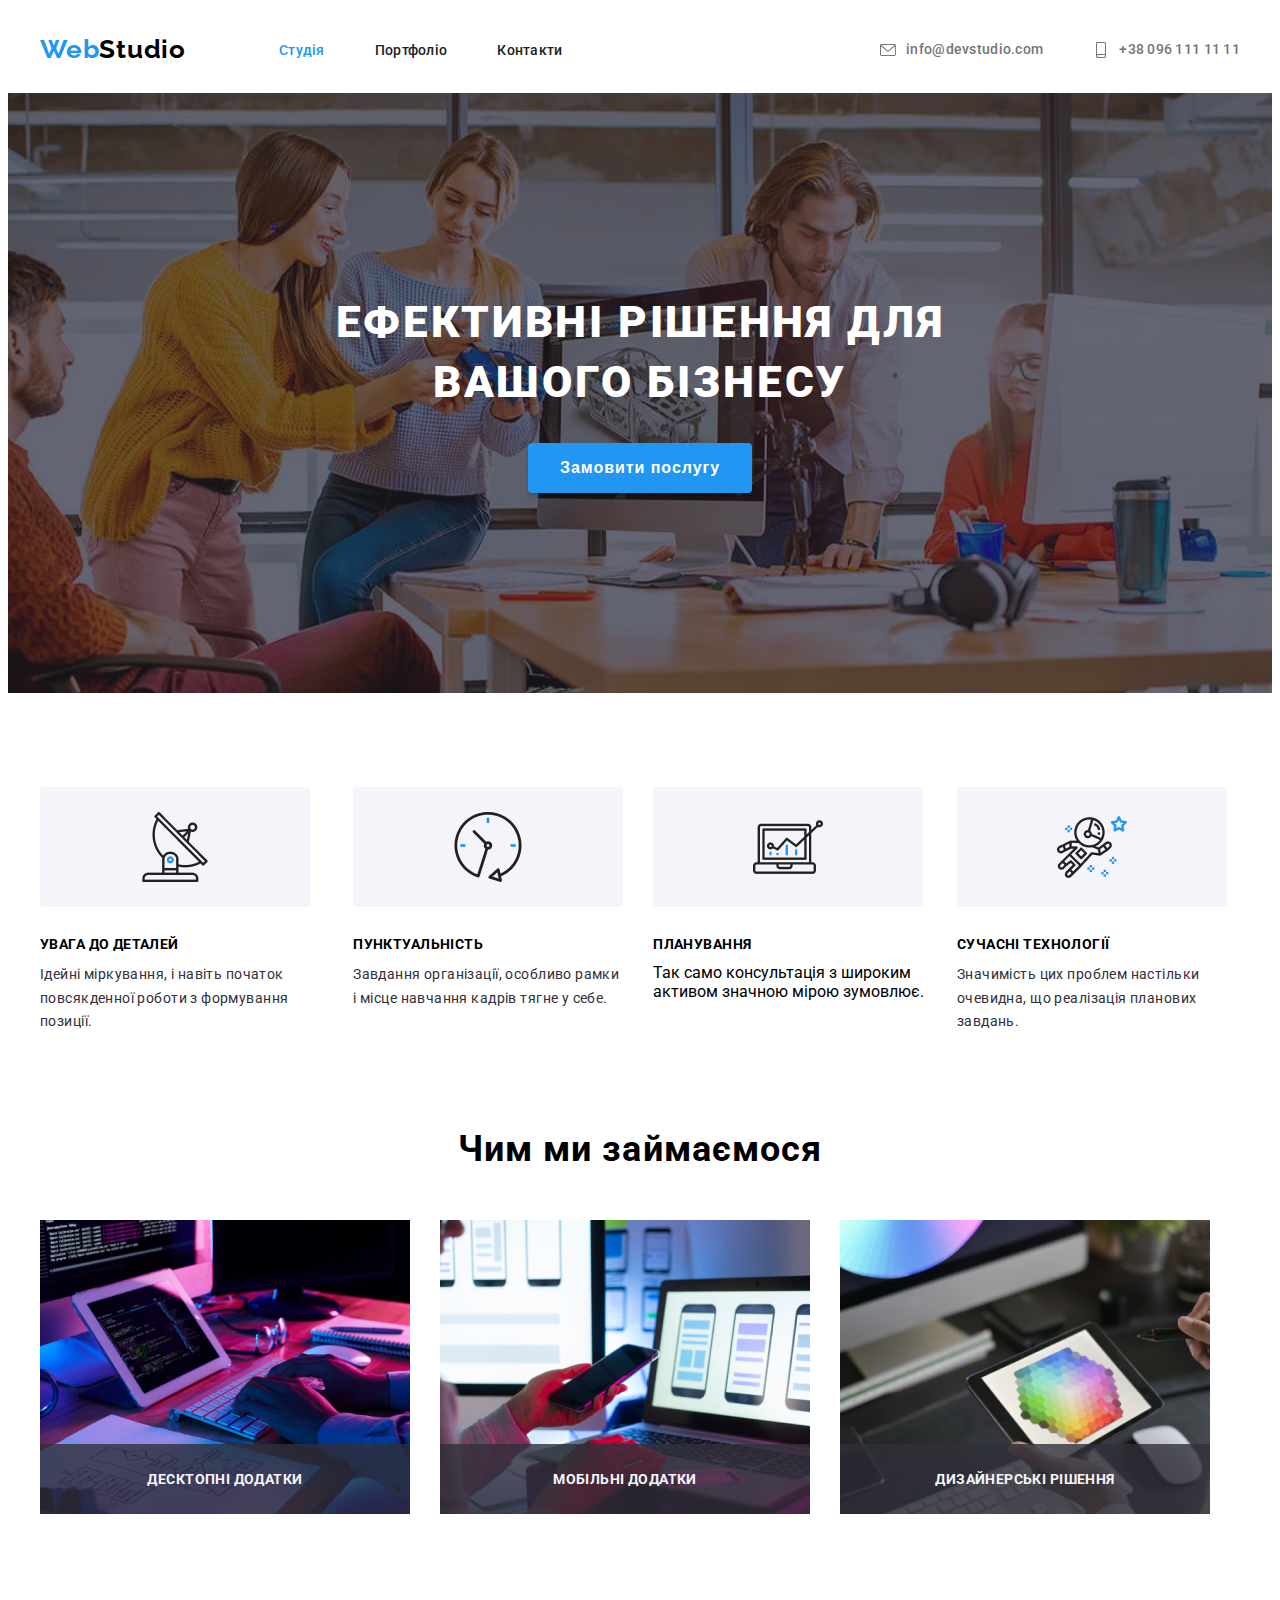
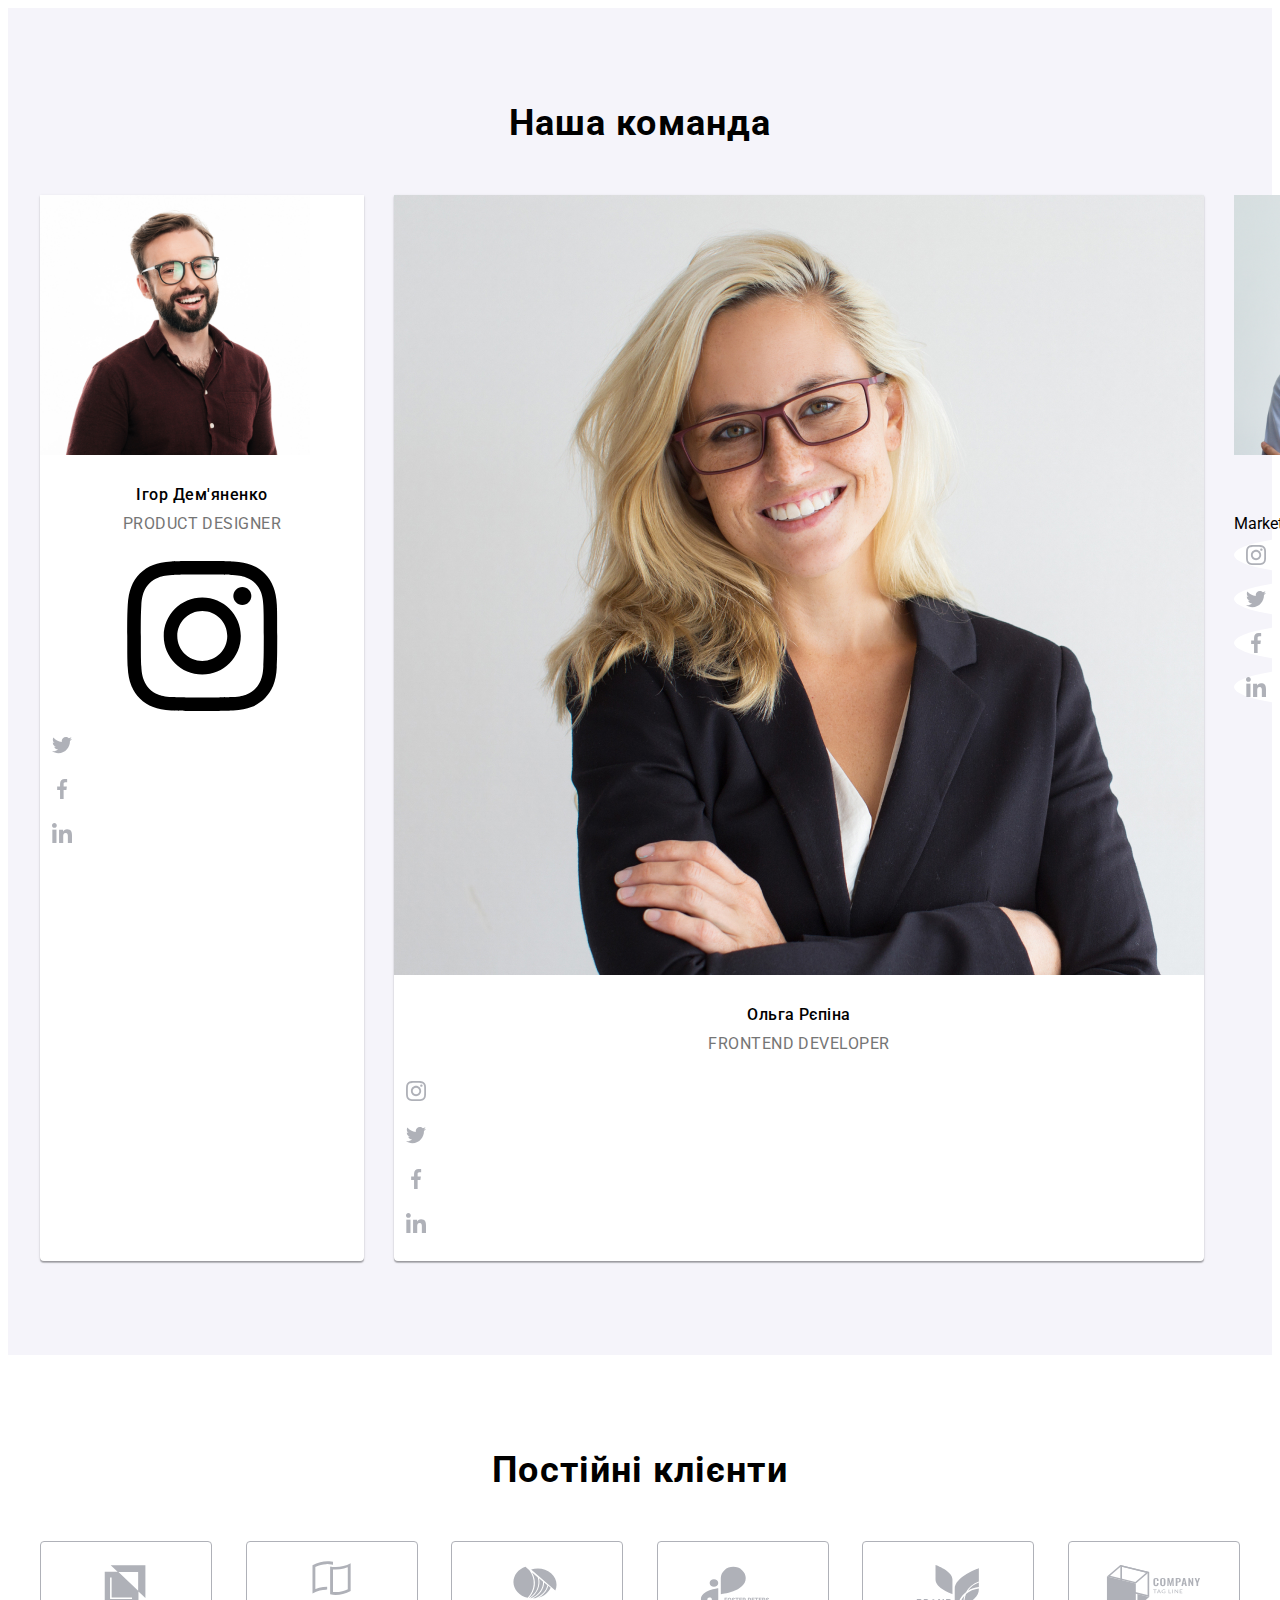
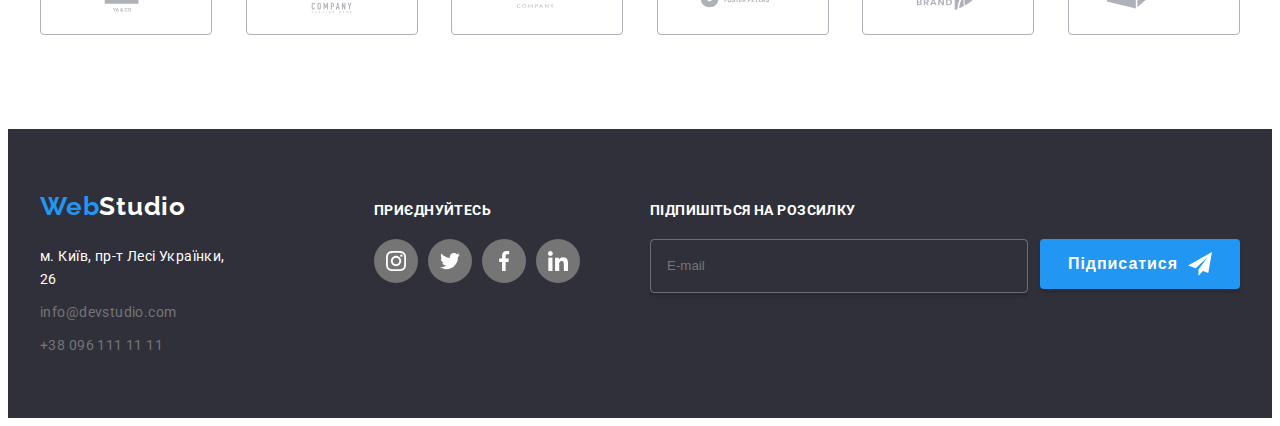
==== index.html @ bad3d67b "fix" ====
<!DOCTYPE html>
<html lang="en">
<head>
    <meta charset="UTF-8">
    <meta name="viewport" content="width=device-width, initial-scale=1.0">
    <title>Головна</title>
    <link rel="stylesheet" href="https://cdnjs.cloudflare.com/ajax/libs/modern-normalize/2.0.0/modern-normalize.min.css" integrity="sha512-4xo8blKMVCiXpTaLzQSLSw3KFOVPWhm/TRtuPVc4WG6kUgjH6J03IBuG7JZPkcWMxJ5huwaBpOpnwYElP/m6wg==" crossorigin="anonymous" referrerpolicy="no-referrer" />
    <link rel="preconnect" href="https://fonts.googleapis.com">
    <link rel="preconnect" href="https://fonts.gstatic.com" crossorigin>
    <link href="https://fonts.googleapis.com/css2?family=Raleway:ital,wght@0,100..900;1,100..900&family=Roboto:ital,wght@0,100;0,300;0,400;0,500;0,700;0,900;1,100;1,300;1,400;1,500;1,700;1,900&display=swap" rel="stylesheet">
    <link rel="stylesheet" href="https://cdnjs.cloudflare.com/ajax/libs/animate.css/4.1.1/animate.min.css"/>
    <link rel="stylesheet" href="./style/main.min.css">
</head>
<body>
    <header class="header">
        <div class="container header__box">
        <a href="./index.html" class="header__logo"><span class="header__web">Web</span><span class="header__studio">Studio</span></a>
        <nav class="header__nav">
            <ul class="header__items">
                <li class="header__item"><a href="./index.html" class="header__link current">Студія</a></li>
                <li class="header__item"><a href="./pages/portfolio.html" class="header__link">Портфоліо</a></li>
                <li class="header__item"><a href="#" class="header__link">Контакти</a></li>
            </ul>
        </nav>
        <ul class="header__list">
            <li class="header__elem"><a href="mailto:info@devstudio.com" class="header__contact"><svg class="header__img">
                <use href="./img/symbol-defs.svg#icon-envelope"></use>
            </svg>info@devstudio.com</a></li>  
            <li class="header__elem"><a href="tel:+380961111111" class="header__contact"><svg class="header__img">
                <use href="./img/symbol-defs.svg#icon-smartphone"></use>
            </svg><span class="roster-span">+38 096 111 11 11</span></a></li>
        </ul>
        </div>
    </header>
    <main>
        <!-- Ефективні рішення -->
        <section class="decision">
            <div class="container">
            <h1 class="decision__title">Ефективні рішення для вашого бізнесу</h1>
            <button type="button" class="decision__btn animate__animated animate__pulse" data-modal-open>Замовити послугу</button>
            </div>
        </section>
        <!-- Ми -->
        <section class="about">
            <div class="container">
            <ul class="about__items">
                <li class="about__item">
                    <h2 class="about__title">УВАГА ДО ДЕТАЛЕЙ</h2>
                    <p class="about__subtitle">Ідейні міркування, і навіть початок повсякденної роботи з формування позиції.</p>
                </li>
                <li class="about__item">
                    <h2 class="about__title">ПУНКТУАЛЬНІСТЬ</h2>
                    <p class="about__subtitle">Завдання організації, особливо рамки і місце навчання кадрів тягне у себе.</p>
                </li>
                <li class="about__item">
                    <h2 class="about__title">ПЛАНУВАННЯ</h2>
                    <p class="about-subtitle">Так само консультація з широким активом значною мірою зумовлює.</p>
                </li>
                <li class="about__item">
                    <h2 class="about__title">СУЧАСНІ ТЕХНОЛОГІЇ</h2>
                    <p class="about__subtitle">Значимість цих проблем настільки очевидна, що реалізація планових завдань.</p>
                </li>
            </ul>
        </div>
        </section>
        <!-- Чим ми займаємося -->
        <section class="work">
            <div class="container">
            <h2 class="work__title">Чим ми займаємося</h2>
            <ul class="work__items">
                <li class="work__item">
                    <img src="./img/cod.jpg" alt="Програмування" class="work__img">
                    <h2 class="work__text">Десктопні додатки</h2>
                </li>
                <li class="work__item">
                    <img src="./img/design.png" alt="Вибирати дизайн сайту" class="work__img">
                    <h2 class="work__text">Мобільні додатки</h2>
                </li>
                <li class="work__item">
                    <img src="./img/colors.png" alt="Підбір кольорів на планшеті" class="work__img">
                    <h2 class="work__text">Дизайнерські рішення</h2>
                </li>
            </ul>
        </div>
        </section>
        <!-- Наша команда -->
        <section class="team">
            <div class="container">
            <h2 class="team__title">Наша команда</h2>
            <ul class="team__items">
                <li class="team__item">
                    <img src="./img/igor_demynenko.jpg" alt="Ігор Дем'яненко" class="team__img">
                    <div class="box__team__item">
                    <h3 class="team__heading">Ігор Дем'яненко</h3>
                    <p class="team__text">Product Designer</p>
                    <ul class="team__list">
                        <li class="team__element">
                            <a href="https://www.instagram.com/" target="_blank" class="team__element__link">
                            <svg class="team-element-img">
                                <use href="./img/symbol-defs.svg#icon-instagram-logo"></use>
                            </svg>
                            </a>
                        </li>
                        <li class="team__element">
                            <a href="https://x.com/" target="_blank" class="team__element__link">
                            <svg class="team__element__img">
                                <use href="./img/symbol-defs.svg#icon-twitter-logo"></use>
                            </svg>
                            </a>
                        </li>
                        <li class="team__element">
                            <a href="https://www.facebook.com/" target="_blank" class="team__element__link">
                            <svg class="team__element__img">
                                <use href="./img/symbol-defs.svg#icon-facebook-logo"></use>
                            </svg>
                            </a>
                        </li>
                        <li class="team__element">
                            <a href="https://www.linkedin.com/" target="_blank" class="team__element__link">
                            <svg class="team__element__img">
                                <use href="./img/symbol-defs.svg#icon-linkedin-logo"></use>
                            </svg>
                            </a>
                        </li>
                    </ul>
                    </div>
                </li>
                <li class="team__item">
                    <img src="./img/olga_repina.jpg" alt="Ольга Рєпіна" class="team-img">
                    <div class="box__team__item">
                    <h3 class="team__heading">Ольга Рєпіна</h3>
                    <p class="team__text">Frontend Developer</p>
                    <ul class="team__list">
                        <li class="team__element">
                            <a href="https://www.instagram.com/" target="_blank" class="team__element__link">
                            <svg class="team__element__img">
                                <use href="./img/symbol-defs.svg#icon-instagram-logo"></use>
                            </svg>
                            </a>
                        </li>
                        <li class="team__element">
                            <a href="https://x.com/" target="_blank" class="team__element__link">
                            <svg class="team__element__img">
                                <use href="./img/symbol-defs.svg#icon-twitter-logo"></use>
                            </svg>
                            </a>
                        </li>
                        <li class="team__element">
                            <a href="https://www.facebook.com/" target="_blank" class="team__element__link">
                            <svg class="team__element__img">
                                <use href="./img/symbol-defs.svg#icon-facebook-logo"></use>
                            </svg>
                            </a>
                        </li>
                        <li class="team__element">
                            <a href="https://www.linkedin.com/" target="_blank" class="team__element__link">
                            <svg class="team__element__img">
                                <use href="./img/symbol-defs.svg#icon-linkedin-logo"></use>
                            </svg>
                            </a>
                        </li>
                    </ul>
                    </div>
                </li>
                <li class="team-item">
                    <img src="./img/mykola_tarasow.jpg" alt="Микола Тарасов" class="team__img">
                    <div class="box__team__item">
                    <h3 class="team__heading">Микола Тарасов</h3>
                    <p class="team-text">Marketing</p>
                    <ul class="team__list">
                        <li class="team-element">
                            <a href="https://www.instagram.com/" target="_blank" class="team__element__link">
                            <svg class="team__element__img">
                                <use href="./img/symbol-defs.svg#icon-instagram-logo"></use>
                            </svg>
                            </a>
                        </li>
                        <li class="team__element">
                            <a href="https://x.com/" target="_blank" class="team__element__link">
                            <svg class="team__element__img">
                                <use href="./img/symbol-defs.svg#icon-twitter-logo"></use>
                            </svg>
                            </a>
                        </li>
                        <li class="team__element">
                            <a href="https://www.facebook.com/" target="_blank" class="team__element__link">
                            <svg class="team__element__img">
                                <use href="./img/symbol-defs.svg#icon-facebook-logo"></use>
                            </svg>
                            </a>
                        </li>
                        <li class="team__element">
                            <a href="https://www.linkedin.com/" target="_blank" class="team__element__link">
                            <svg class="team__element__img">
                                <use href="./img/symbol-defs.svg#icon-linkedin-logo"></use>
                            </svg>
                            </a>
                        </li>
                    </ul>
                    </div>
                </li>
                <li class="team__item">
                    <img src="./img/myhaylo_yermakow.png" alt="Михайло Єрмаков" class="team__img">
                    <div class="box__team__item">
                    <h3 class="team__heading">Михайло Єрмаков</h3>
                    <p class="team__text">Designer</p>
                    <ul class="team-list">
                        <li class="team__element">
                            <a href="https://www.instagram.com/" target="_blank" class="team__element__link">
                            <svg class="team__element__img">
                                <use href="./img/symbol-defs.svg#icon-instagram-logo"></use>
                            </svg>
                            </a>
                        </li>
                        <li class="team__element">
                            <a href="https://x.com/" target="_blank" class="team__element__link">
                            <svg class="team__element__img">
                                <use href="./img/symbol-defs.svg#icon-twitter-logo"></use>
                            </svg>
                            </a>
                        </li>
                        <li class="team__element">
                            <a href="https://www.facebook.com/" target="_blank" class="team__element__link">
                            <svg class="team__element__img">
                                <use href="./img/symbol-defs.svg#icon-facebook-logo"></use>
                            </svg>
                            </a>
                        </li>
                        <li class="team__element">
                            <a href="https://www.linkedin.com/" target="_blank" class="team__element__link">
                            <svg class="team__element__img">
                                <use href="./img/symbol-defs.svg#icon-linkedin-logo"></use>
                            </svg>
                            </a>
                        </li>
                    </ul>
                    </div>
        </div>
        </section>
        <section class="clients">
            <div class="container">
                <h2 class="clients-title">Постійні клієнти</h2>
                <ul class="clients-items">
                    <li class="clients-item">
                    <a href="https://www.google.com/" target="_blank" class="clients-link">
                        <svg class="clients-img">
                            <use href="./img/symbol-defs.svg#icon-logo-first"></use>
                        </svg>
                    </a>
                    </li>
                    <li class="clients-item">
                    <a href="https://www.google.com/" target="_blank" class="clients-link">
                        <svg class="clients-img">
                            <use href="./img/symbol-defs.svg#icon-logo-second"></use>
                        </svg>
                    </a>
                    </li>
                    <li class="clients-item">
                    <a href="https://www.google.com/" target="_blank" class="clients-link">
                        <svg class="clients-img">
                            <use href="./img/symbol-defs.svg#icon-logo-third"></use>
                        </svg>
                    </a>
                    </li>
                    <li class="clients-item">
                    <a href="https://www.google.com/" target="_blank" class="clients-link">
                        <svg class="clients-img">
                            <use href="./img/symbol-defs.svg#icon-logo-fourth"></use>
                        </svg>
                    </a>
                    </li>
                    <li class="clients-item">
                    <a href="https://www.google.com/" target="_blank" class="clients-link">
                        <svg class="clients-img">
                            <use href="./img/symbol-defs.svg#icon-logo-five"></use>
                        </svg>
                    </a>
                    </li>
                    <li class="clients-item">
                    <a href="https://www.google.com/" target="_blank" class="clients-link">
                        <svg class="clients-img">
                            <use href="./img/symbol-defs.svg#icon-logo-six"></use>
                        </svg>
                    </a>
                    </li>
                </ul>
            </div>
        </section>
    </main>
    <footer class="footer">
        <div class="container footer-container">
        <div class="footer-address-box">
        <a href="./index.html" class="footer-logo"><span class="logo-footer1">Web</span><span class="logo-footer2">Studio</span></a>
        <address class="footer-address">
        <ul class="footer-items">
            <li class="footer-item"><a href="https://www.google.com/maps/d/u/0/viewer?mid=10uSM3H-mIU3GznYo2szRIEphczw&hl=en_US&ll=50.42732700000004%2C30.538092&z=17" target="_blank" class="footer-address">м. Київ, пр-т Лесі Українки, 26</a></li>
            <li class="footer-item"><a href="mailto:info@devstudio.com" class="footer-link">info@devstudio.com</a></li>  
            <li class="footer-item"><a href="tel:+380961111111" class="footer-link">+38 096 111 11 11</a></li>
        </ul>
        </address>
        </div>
        <div class="footer-networks">
        <h2 class="footer-title">приєднуйтесь</h2>
        <ul class="footer-list">
            <li class="footer-element">
                <a href="https://www.instagram.com/" target="_blank" class="footer-element-link">
                    <svg class="footer-element-img">
                        <use href="./img/symbol-defs.svg#icon-instagram-footer"></use>
                    </svg>
                </a>
            </li>
            <li class="footer-element">
                <a href="https://x.com/" target="_blank" class="footer-element-link">
                    <svg class="footer-element-img">
                        <use href="./img/symbol-defs.svg#icon-twitter-footer"></use>
                    </svg>
                </a>
            </li>
            <li class="footer-element">
                <a href="https://www.facebook.com/" target="_blank" class="footer-element-link">
                    <svg class="footer-element-img">
                        <use href="./img/symbol-defs.svg#icon-facebook-footer"></use>
                    </svg>
                </a>
            </li>
            <li class="footer-element">
                <a href="https://www.linkedin.com/" target="_blank" class="footer-element-link">
                    <svg class="footer-element-img">
                        <use href="./img/symbol-defs.svg#icon-linkedin-footer"></use>
                    </svg>
                </a>
            </li>
        </ul>
        </div>
        <div class="mailing">
            <form class="mailing-form">
                <div class="mailing-box">
                <label for="mailing" class="mailing-signature">Підпишіться на розсилку</label>
                <input type="email" id="mailing" class="mailing-input" required pattern="[a-z0-9._%+-]+@[a-z0-9.-]+\.[a-z]{2,}$"
                title="Будь ласка, введіть коректну електронну адресу." placeholder="E-mail">
                </div>
                <button class="mailing-btn">
                    Підписатися
                <svg class="mailing-img">
                    <use href="./img/symbol-defs.svg#icon-icon-send"></use>
                </svg>
                </button>
            </form>
        </div>
        </div>
    </footer>
    <div class="backdrop is-hidden" data-modal>
        <div class="modal">
           <form class="modal-form">
            <h2 class="modal-title">Залиште свої дані, ми вам передзвонимо</h2>
            <label for="name" class="modal-signature">Ім'я</label>
            <div  class="modal-wraper">
                <input type="text" id="name" class="modal-input" required>
            <svg class="modal-icon" >
                <use href="./img/symbol-defs.svg#icon-modal-person"></use>
            </svg>
        </div >
            <label for="phone" class="modal-signature">Телефон</label>
           <div  class="modal-wraper">
             <input type="tel" id="phone" class="modal-input" required pattern="^\+?3?8?(0\d{9})$" placeholder="+380XXXXXXXXX">
            <svg class="modal-icon">
                <use href="./img/symbol-defs.svg#icon-modal-phone"></use>
            </svg>
        </div >
            <label for="mail" class="modal-signature">Пошта</label>
            <div  class="modal-wraper">
            <input type="email" name="" id="mail" class="modal-input" required>
            <svg class="modal-icon">
                <use href="./img/symbol-defs.svg#icon-modal-envelope"></use>
            </svg>
        </div>           
        <label for="com" class="modal-signature">Коментар</label>
            <textarea name="" id="com" class="modal-com" placeholder="Введіть текст"></textarea>
            <label class="modal-chek">
                <input type="checkbox" class="chek-input" required> 
                <span class="chek-span">Погоджуюся з розсилкою та приймаю</span> 
                <a href="#" class="check-link"> Умови договору</a>
            </label>
            <button type="submit" class="modal-btn">Відправити</button>
           </form> 
                <button type="button" class="btn-close" data-modal-close><svg class="icon-close">
                    <use href="./img/symbol-defs.svg#icon-modal-close"></use>
                </svg></button>
        </div>
    </div>
    <script src="./js/modal.js"></script>
</body>
</html>
---- style/main.min.css ----
h1,h2,h3,h4,h5,h6,p{margin:0}a{text-decoration:none}ul{list-style:none;margin:0;padding:0}img{display:block}body{font-family:"Roboto",sans-serif;box-sizing:border-box}.container{width:1200px;padding:0 15px;margin:0 auto}.header{padding-top:24px;padding-bottom:25px}.header__box{display:flex;align-items:center}.header__logo{margin-right:93px}.header__web{color:#2196f3;font-family:Raleway;font-size:26px;font-weight:700;line-height:1.38;letter-spacing:.78px}.header__studio{color:#000;font-family:Raleway;font-size:26px;font-weight:700;line-height:1.38;letter-spacing:.78px}.header__items{display:flex;gap:50px}.header__item{position:relative}.header__link{color:#212121;font-size:14px;font-weight:500;line-height:1.14;letter-spacing:.28px;transition:250ms cubic-bezier(0.4, 0, 0.2, 1)}.header__link::after{content:"";position:absolute;bottom:-33.7px;left:0;width:100%;height:4px;border-radius:2px;background:#2196f3;transition:250ms cubic-bezier(0.4, 0, 0.2, 1);opacity:0}.header__link:hover,.header__link:focus,.header__link:hover::after,.header__link:focus::after{outline:none;opacity:1;color:#2196f3}.header__list{display:flex;align-items:center;gap:50px;margin-left:auto}.header__contact{display:flex;gap:10px;color:#757575;font-size:14px;font-weight:500;line-height:1.14;letter-spacing:.28px;transition:.2s cubic-bezier(0.39, 0.575, 0.565, 1)}.header__contact:hover,.header__contact:focus{color:#2196f3;transition:250ms cubic-bezier(0.4, 0, 0.2, 1)}.header__contact:hover .header__img,.header__contact:focus .header__img{fill:#2196f3;transition:250ms cubic-bezier(0.4, 0, 0.2, 1)}.header__img{width:16px;height:12px;margin-top:auto;margin-bottom:auto;fill:#757575}.header__elem:nth-child(2) .header__img{height:16px}.current{color:#2196f3}.decision{text-align:center;background-image:linear-gradient(rgba(47, 48, 58, 0.4), rgba(47, 48, 58, 0.4)),url(../img/mechanical_office.jpg);background-repeat:no-repeat;background-position-x:center;background-size:cover;padding-top:200px;padding-bottom:200px}.decision__title{width:696px;color:#fff;text-align:center;font-size:44px;font-weight:900;line-height:1.36;letter-spacing:2.64px;text-transform:uppercase;margin-bottom:30px;margin-left:auto;margin-right:auto}.decision__btn{color:#fff;font-size:16px;font-weight:700;line-height:1.88;letter-spacing:.96px;border-radius:4px;background:#2196f3;box-shadow:0px 4px 4px 0px rgba(0,0,0,.15);padding-top:10px;padding-bottom:10px;padding-right:32px;padding-left:32px;border:none;transition:250ms cubic-bezier(0.4, 0, 0.2, 1);animation-iteration-count:infinite}.decision__btn:hover,.decision__btn:focus{background-color:#2f303a;color:#fff}.about{padding-top:94px;display:flex}.about__items{display:flex;gap:30px}.about__item:nth-child(1):before{content:"";width:270px;height:120px;flex-shrink:0;display:block;border-radius:4px;background-image:url(../img/antenna.png);background-repeat:no-repeat;background-position:center;background-color:#f5f4fa}.about__item:nth-child(2):before{content:"";width:270px;height:120px;flex-shrink:0;display:block;border-radius:4px;background-image:url(../img/clock.png);background-repeat:no-repeat;background-position:center;background-color:#f5f4fa}.about__item:nth-child(3):before{content:"";width:270px;height:120px;flex-shrink:0;display:block;border-radius:4px;background-image:url(../img/diagram.png);background-repeat:no-repeat;background-position:center;background-color:#f5f4fa}.about__item:nth-child(4):before{content:"";width:270px;height:120px;flex-shrink:0;display:block;border-radius:4px;background-image:url(../img/astronaut.png);background-repeat:no-repeat;background-position:center;background-color:#f5f4fa}.about__title{color:#000;font-size:14px;font-weight:700;line-height:1.14;letter-spacing:.42px;text-transform:uppercase;margin-bottom:10px;margin-top:30px}.about__subtitle{color:#2f303a;font-size:14px;font-weight:400;line-height:1.71;letter-spacing:.42px}.work{padding-top:94px;padding-bottom:94px}.work__title{color:#000;text-align:center;font-size:36px;font-weight:700;line-height:1.17;letter-spacing:1.08px;margin-bottom:50px}.work__items{display:flex;gap:30px}.work__item{position:relative}.work__img{width:370px;height:294px;flex-shrink:0}.work__text{display:flex;justify-content:center;align-items:center;position:absolute;bottom:0;width:370px;height:70px;background-color:rgba(47,48,58,.8);color:#f5f4fa;text-align:center;font-family:Roboto;font-size:14px;font-weight:700;line-height:1.14;letter-spacing:.42px;text-transform:uppercase}.team{padding-top:94px;padding-bottom:94px;background-color:#f5f4fa}.team__items{display:flex;gap:30px}.team__img{width:370px;height:294px;flex-shrink:0}.team__text{display:flex;justify-content:center;align-items:center;bottom:0;color:#2196f3;text-align:center;font-family:"Roboto";font-size:14px;font-weight:700;line-height:1.18;letter-spacing:.42px;text-transform:uppercase}.team__title{color:#000;text-align:center;font-size:36px;font-weight:700;line-height:1.17;letter-spacing:1.08px;margin-bottom:50px}.team__item{border-radius:0px 0px 4px 4px;box-shadow:0px 1px 3px 0px rgba(0,0,0,.12),0px 1px 1px 0px rgba(0,0,0,.14),0px 2px 1px 0px rgba(0,0,0,.2);background-color:#fff}.box__team__item{padding-top:30px;padding-bottom:16px;border-radius:0px 0px 4px 4px}.team__items{display:flex;flex-direction:row;gap:30px}.team__img{width:270px;height:260px;flex-shrink:0}.team__heading{color:#000;text-align:center;font-size:16px;font-weight:500;line-height:1.19;letter-spacing:.48px;padding-bottom:10px}.team__text{color:#757575;text-align:center;font-size:16px;font-weight:400;line-height:1.19;letter-spacing:.48px;padding-bottom:16px}.team-list{display:flex;justify-content:center;align-items:center;gap:10px}.team__element__link{display:flex;align-items:center;padding:12px 12px 12px 12px;background-color:#fff;border-radius:50%;transition:1s cubic-bezier(0.39, 0.575, 0.565, 1)}.team__element-link:hover,.team__element__link:focus{background-color:#2196f3;transition:250ms cubic-bezier(0.4, 0, 0.2, 1)}.team__element-link:hover .team__element__img,.team__element__link:focus .team__element__img{fill:#fff;transition:250ms cubic-bezier(0.4, 0, 0.2, 1)}.team__element__img{width:20px;height:20px;fill:#afb1b8;transition:.5s cubic-bezier(0.39, 0.575, 0.565, 1)}.team{padding-top:94px;padding-bottom:94px;background-color:#f5f4fa}.team__items{display:flex;gap:30px}.team__img{width:370px;height:294px;flex-shrink:0}.team__text{display:flex;justify-content:center;align-items:center;bottom:0;color:#2196f3;text-align:center;font-family:"Roboto";font-size:14px;font-weight:700;line-height:1.18;letter-spacing:.42px;text-transform:uppercase}.team__title{color:#000;text-align:center;font-size:36px;font-weight:700;line-height:1.17;letter-spacing:1.08px;margin-bottom:50px}.team__item{border-radius:0px 0px 4px 4px;box-shadow:0px 1px 3px 0px rgba(0,0,0,.12),0px 1px 1px 0px rgba(0,0,0,.14),0px 2px 1px 0px rgba(0,0,0,.2);background-color:#fff}.box__team__item{padding-top:30px;padding-bottom:16px;border-radius:0px 0px 4px 4px}.team__items{display:flex;flex-direction:row;gap:30px}.team__img{width:270px;height:260px;flex-shrink:0}.team__heading{color:#000;text-align:center;font-size:16px;font-weight:500;line-height:1.19;letter-spacing:.48px;padding-bottom:10px}.team__text{color:#757575;text-align:center;font-size:16px;font-weight:400;line-height:1.19;letter-spacing:.48px;padding-bottom:16px}.team-list{display:flex;justify-content:center;align-items:center;gap:10px}.team__element__link{display:flex;align-items:center;padding:12px 12px 12px 12px;background-color:#fff;border-radius:50%;transition:1s cubic-bezier(0.39, 0.575, 0.565, 1)}.team__element-link:hover,.team__element__link:focus{background-color:#2196f3;transition:250ms cubic-bezier(0.4, 0, 0.2, 1)}.team__element-link:hover .team__element__img,.team__element__link:focus .team__element__img{fill:#fff;transition:250ms cubic-bezier(0.4, 0, 0.2, 1)}.team__element__img{width:20px;height:20px;fill:#afb1b8;transition:.5s cubic-bezier(0.39, 0.575, 0.565, 1)}.clients{padding-top:94px;padding-bottom:94px}.clients-title{color:#000;text-align:center;font-size:36px;font-weight:700;line-height:1.17;letter-spacing:1.08px;margin-bottom:50px}.clients-items{display:flex;justify-content:space-between}.clients-link{display:flex;align-items:center;justify-content:center;border-radius:4px;border:1px solid #afb1b8;width:170px;height:92px;fill:#afb1b8;transition:.5s cubic-bezier(0.39, 0.575, 0.565, 1)}.clients-link:hover,.clients-link:focus{fill:#2196f3;border:1px solid #2196f3;transition:250ms cubic-bezier(0.4, 0, 0.2, 1)}.clients-img{width:106px;height:60px}.footer{background-color:#2f303a;padding-top:60px;padding-bottom:60px}.footer-container{align-items:baseline}.footer>.container{display:flex;gap:70px}.footer-address{color:#fff;font-size:14px;font-weight:400;line-height:1.69;letter-spacing:.42px;margin-right:70px}.footer-items{margin-top:20px}.footer-item{margin-bottom:9px;font-style:normal}.footer-item:last-child{margin-bottom:0px}.footer-link{color:#757575;font-size:14px;font-weight:400;line-height:1.71;letter-spacing:.42px}.logo-footer1{color:#2196f3;font-family:Raleway;font-size:26px;font-weight:700;line-height:1.38;letter-spacing:.78px}.logo-footer2{color:#fff;font-family:Raleway;font-size:26px;font-weight:700;line-height:1.38;letter-spacing:.78px}.footer-title{color:#fff;font-size:14px;font-weight:700;line-height:1.14;letter-spacing:.42px;text-transform:uppercase;margin-bottom:20px}.footer-list{display:flex;gap:10px}.footer-element-link{display:flex;align-items:center;padding:12px 12px 12px 12px;background-color:#757575;border-radius:50%;transition:1s cubic-bezier(0.39, 0.575, 0.565, 1)}.footer-element-link:hover,.footer-element-link:focus{background-color:#2196f3;transition:250ms cubic-bezier(0.4, 0, 0.2, 1)}.footer-element-img{width:20px;height:20px;fill:#fff}.mailing-form{display:flex}.mailing-signature{color:#fff;font-size:14px;font-weight:700;line-height:1.14;letter-spacing:.42px;text-transform:uppercase;margin-bottom:20px;display:block}.mailing-input{width:358px;height:50px;border-radius:4px;border:1px solid rgba(255,255,255,.3);background:rgba(33,150,243,0);box-shadow:0px 4px 4px 0px rgba(0,0,0,.15);padding-left:16px;margin-right:12px}.mailing-input:focus{outline:none;transition:250ms cubic-bezier(0.4, 0, 0.2, 1)}.mailing-btn{display:flex;justify-content:center;align-items:center;width:200px;height:50px;color:#fff;font-size:16px;font-weight:700;line-height:1.88;letter-spacing:.96px;border-radius:4px;background:#2196f3;box-shadow:0px 4px 4px 0px rgba(0,0,0,.15);border:none;margin-top:36px;transition:250ms cubic-bezier(0.4, 0, 0.2, 1)}.mailing-btn:hover,.mailing-btn:focus{outline:none;color:#fff;cursor:pointer;transition:250ms cubic-bezier(0.4, 0, 0.2, 1)}.mailing-btn:hover .mailing-img,.mailing-btn:focus .mailing-img{transition:250ms cubic-bezier(0.4, 0, 0.2, 1);fill:#fff}.mailing-img{margin-left:10px;width:24px;height:24px;fill:#fff;transition:250ms cubic-bezier(0.4, 0, 0.2, 1)}.backdrop{position:fixed;top:0;left:0;right:0;bottom:0;display:flex;justify-content:center;align-items:center;opacity:1}.is-hidden{opacity:0;pointer-events:none}.modal{background-color:#fff;padding:40px;position:relative}.modal-title{color:#000;text-align:center;font-size:20px;font-weight:700;line-height:normal;letter-spacing:.6px;margin-bottom:12px}.modal-signature{color:#757575;font-size:12px;font-weight:400;line-height:normal;letter-spacing:.12px}.modal-input{width:448px;height:40px;display:block;margin-top:4px;border-radius:4px;border:1px solid rgba(33,33,33,.2);padding-left:50px;padding-right:30px}.modal-com{width:448px;height:120px;border-radius:4px;border:1px solid rgba(33,33,33,.2);resize:none;padding:12px 16px;color:rgba(117,117,117,.5);font-size:12px;font-weight:400;line-height:normal;letter-spacing:.12px;margin-bottom:20px;display:block}.modal-chek{display:flex;align-items:center;justify-content:center}.modal-wraper{position:relative}.chek-input{width:16px;height:15px}.modal-icon{width:15px;height:15px;fill:#444;position:absolute;top:11px;left:30px}.modal-input:hover,.modal-input:focus{border:none;outline:1px solid #2196f3;transition:250ms cubic-bezier(0.4, 0, 0.2, 1)}.modal-input:hover+.modal-icon,.modal-input:focus+.modal-icon{fill:#2196f3;transition:250ms cubic-bezier(0.4, 0, 0.2, 1)}.chek-span{color:#757575;font-size:14px;font-weight:400;line-height:24px;letter-spacing:.42px;margin-left:8px;margin-right:4px}.check-link{color:#2196f3;font-size:14px;font-weight:400;line-height:24px;letter-spacing:.42px;text-decoration-line:underline}.modal-btn{width:200px;height:50px;border-radius:4px;background:#2196f3;box-shadow:0px 4px 4px 0px rgba(0,0,0,.15);color:#fff;text-align:center;font-size:16px;font-weight:700;line-height:30px;letter-spacing:.96px;border:none;margin-top:30px;margin-left:auto;margin-right:auto;display:block}.modal-btn:active{background-color:#2f303a}.btn-close{width:40px;height:40px;border-radius:50%;display:flex;align-items:center;justify-content:center;background-color:rgba(0,0,0,0);position:absolute;right:10px;top:10px;border:none;outline:1px solid gray}.btn-close:hover,.btn-close:focus{transition:250ms cubic-bezier(0.4, 0, 0.2, 1)}.btn-close:hover .icon-close,.btn-close:focus .icon-close{fill:#2196f3;transition:250ms cubic-bezier(0.4, 0, 0.2, 1)}.icon-close{width:20px;height:20px;fill:#000}.hiro{padding-top:94px;padding-bottom:50px;border-top:1px solid #ececec}.hero-btns{display:flex;justify-content:center;gap:8px;margin-bottom:50px}.hero-btns_:hover,.hero-btns_:focus{color:#fff;text-align:center;font-size:16px;font-weight:500;line-height:1.62;letter-spacing:.48px;border-radius:4px;background:#2196f3;box-shadow:0px 3px 1px 0px rgba(0,0,0,.1),0px 1px 2px 0px rgba(0,0,0,.08),0px 2px 2px 0px rgba(0,0,0,.12);transition:250ms cubic-bezier(0.4, 0, 0.2, 1)}.hero-btns_{color:#212121;text-align:center;font-size:16px;font-weight:500;line-height:1.62;letter-spacing:.48px;border-radius:4px;background:#f5f4fa;padding-top:6px;padding-bottom:6px;padding-right:25px;padding-left:25px;border:none;transition:.5s cubic-bezier(0.39, 0.575, 0.565, 1)}.goods-items{display:flex;flex-wrap:wrap;gap:30px}.goods-item{flex-basis:calc((100% - 60px)/3);transition:250ms cubic-bezier(0.4, 0, 0.2, 1)}.goods-item:hover .goods-opacity,.goods-item:focus .goods-opacity{opacity:1;transform:translateY(-294px)}.goods-item:hover,.goods-item:focus-within{box-shadow:0px 1px 1px 0px rgba(0,0,0,.12),0px 4px 4px rgba(0,0,0,.06),1px 4px 6px rgba(0,0,0,.16)}.goods-item:focus-within .goods-opacity{opacity:1}.goods-link:focus{outline:none}.goods-wrraper{position:relative;overflow:hidden}.goods-img{width:100%}.goods-opacity{background:rgba(33,150,243,.9);position:absolute;padding:63px 24px;top:294px;left:0px;transform:translateY(100%);transition:250ms cubic-bezier(0.4, 0, 0.2, 1)}.goods-opacity-text{color:#fff;font-size:18px;font-weight:400;line-height:1.56;letter-spacing:.54px}.goods-box{border:1px solid #ececec;border-top:none;width:370px;padding-right:24px;padding-left:24px;padding-top:20px;padding-bottom:20px}.goods-caption{color:#000;font-size:16px;font-weight:700;line-height:1.88;letter-spacing:.48px;margin-bottom:4px}.goods-text{color:#757575;font-size:16px;font-weight:400;line-height:1.88;letter-spacing:.48px}/*# sourceMappingURL=main.min.css.map */
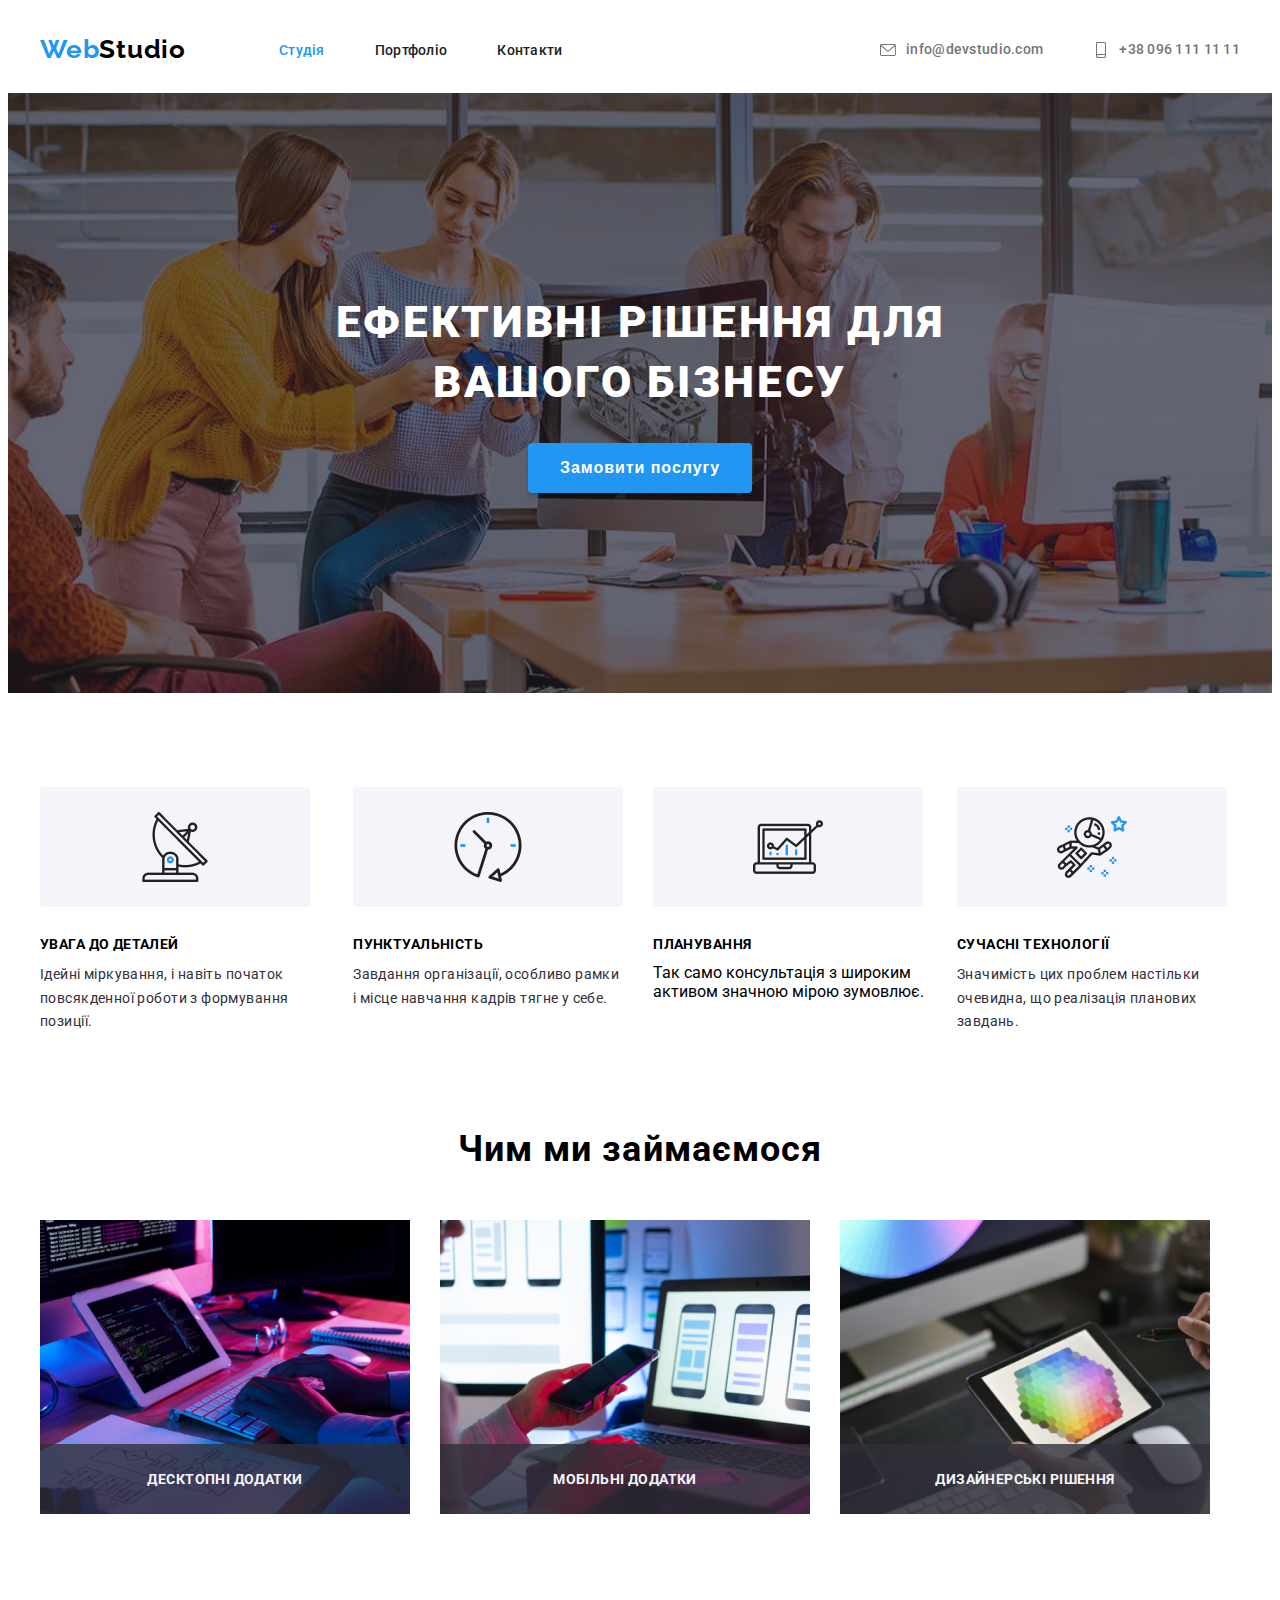
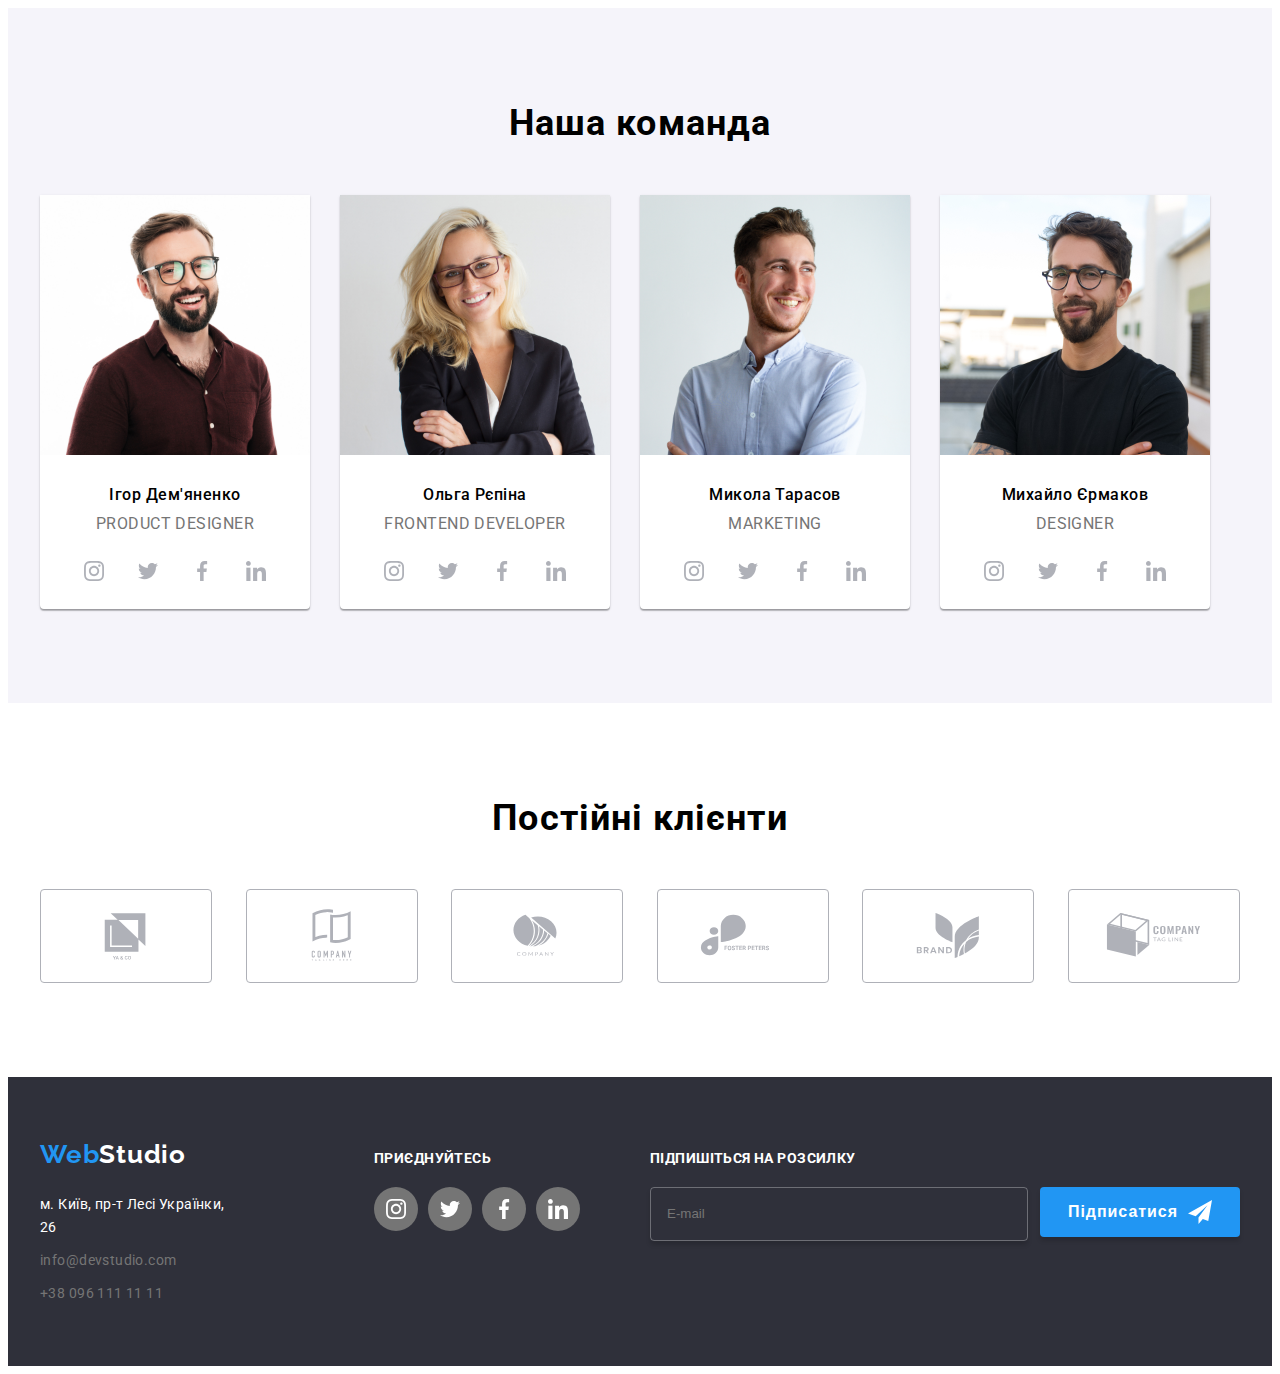
==== commit 114abfd8: "pot" ====
--- a/index.html
+++ b/index.html
@@ -90,13 +90,13 @@
             <ul class="team__items">
                 <li class="team__item">
                     <img src="./img/igor_demynenko.jpg" alt="Ігор Дем'яненко" class="team__img">
-                    <div class="box__team__item">
+                    <div class="team__box__item">
                     <h3 class="team__heading">Ігор Дем'яненко</h3>
                     <p class="team__text">Product Designer</p>
                     <ul class="team__list">
                         <li class="team__element">
                             <a href="https://www.instagram.com/" target="_blank" class="team__element__link">
-                            <svg class="team-element-img">
+                            <svg class="team__element__img">
                                 <use href="./img/symbol-defs.svg#icon-instagram-logo"></use>
                             </svg>
                             </a>
@@ -126,8 +126,8 @@
                     </div>
                 </li>
                 <li class="team__item">
-                    <img src="./img/olga_repina.jpg" alt="Ольга Рєпіна" class="team-img">
-                    <div class="box__team__item">
+                    <img src="./img/olga_repina.jpg" alt="Ольга Рєпіна" class="team__img">
+                    <div class="team__box__item">
                     <h3 class="team__heading">Ольга Рєпіна</h3>
                     <p class="team__text">Frontend Developer</p>
                     <ul class="team__list">
@@ -162,13 +162,13 @@
                     </ul>
                     </div>
                 </li>
-                <li class="team-item">
+                <li class="team__item">
                     <img src="./img/mykola_tarasow.jpg" alt="Микола Тарасов" class="team__img">
-                    <div class="box__team__item">
+                    <div class="team__box__item">
                     <h3 class="team__heading">Микола Тарасов</h3>
-                    <p class="team-text">Marketing</p>
+                    <p class="team__text">Marketing</p>
                     <ul class="team__list">
-                        <li class="team-element">
+                        <li class="team__element">
                             <a href="https://www.instagram.com/" target="_blank" class="team__element__link">
                             <svg class="team__element__img">
                                 <use href="./img/symbol-defs.svg#icon-instagram-logo"></use>
@@ -201,10 +201,10 @@
                 </li>
                 <li class="team__item">
                     <img src="./img/myhaylo_yermakow.png" alt="Михайло Єрмаков" class="team__img">
-                    <div class="box__team__item">
+                    <div class="team__box__item">
                     <h3 class="team__heading">Михайло Єрмаков</h3>
                     <p class="team__text">Designer</p>
-                    <ul class="team-list">
+                    <ul class="team__list">
                         <li class="team__element">
                             <a href="https://www.instagram.com/" target="_blank" class="team__element__link">
                             <svg class="team__element__img">
@@ -239,46 +239,46 @@
         </section>
         <section class="clients">
             <div class="container">
-                <h2 class="clients-title">Постійні клієнти</h2>
-                <ul class="clients-items">
-                    <li class="clients-item">
-                    <a href="https://www.google.com/" target="_blank" class="clients-link">
-                        <svg class="clients-img">
+                <h2 class="clients__title">Постійні клієнти</h2>
+                <ul class="clients__items">
+                    <li class="clients__item">
+                    <a href="https://www.google.com/" target="_blank" class="clients__link">
+                        <svg class="clients__img">
                             <use href="./img/symbol-defs.svg#icon-logo-first"></use>
                         </svg>
                     </a>
                     </li>
-                    <li class="clients-item">
-                    <a href="https://www.google.com/" target="_blank" class="clients-link">
-                        <svg class="clients-img">
+                    <li class="clients__item">
+                    <a href="https://www.google.com/" target="_blank" class="clients__link">
+                        <svg class="clients__img">
                             <use href="./img/symbol-defs.svg#icon-logo-second"></use>
                         </svg>
                     </a>
                     </li>
-                    <li class="clients-item">
-                    <a href="https://www.google.com/" target="_blank" class="clients-link">
-                        <svg class="clients-img">
+                    <li class="clients__item">
+                    <a href="https://www.google.com/" target="_blank" class="clients__link">
+                        <svg class="clients__img">
                             <use href="./img/symbol-defs.svg#icon-logo-third"></use>
                         </svg>
                     </a>
                     </li>
-                    <li class="clients-item">
-                    <a href="https://www.google.com/" target="_blank" class="clients-link">
-                        <svg class="clients-img">
+                    <li class="clients__item">
+                    <a href="https://www.google.com/" target="_blank" class="clients__link">
+                        <svg class="clients__img">
                             <use href="./img/symbol-defs.svg#icon-logo-fourth"></use>
                         </svg>
                     </a>
                     </li>
-                    <li class="clients-item">
-                    <a href="https://www.google.com/" target="_blank" class="clients-link">
-                        <svg class="clients-img">
+                    <li class="clients__item">
+                    <a href="https://www.google.com/" target="_blank" class="clients__link">
+                        <svg class="clients__img">
                             <use href="./img/symbol-defs.svg#icon-logo-five"></use>
                         </svg>
                     </a>
                     </li>
-                    <li class="clients-item">
-                    <a href="https://www.google.com/" target="_blank" class="clients-link">
-                        <svg class="clients-img">
+                    <li class="clients__item">
+                    <a href="https://www.google.com/" target="_blank" class="clients__link">
+                        <svg class="clients__img">
                             <use href="./img/symbol-defs.svg#icon-logo-six"></use>
                         </svg>
                     </a>
--- a/style/main.min.css
+++ b/style/main.min.css
@@ -1 +1 @@
-h1,h2,h3,h4,h5,h6,p{margin:0}a{text-decoration:none}ul{list-style:none;margin:0;padding:0}img{display:block}body{font-family:"Roboto",sans-serif;box-sizing:border-box}.container{width:1200px;padding:0 15px;margin:0 auto}.header{padding-top:24px;padding-bottom:25px}.header__box{display:flex;align-items:center}.header__logo{margin-right:93px}.header__web{color:#2196f3;font-family:Raleway;font-size:26px;font-weight:700;line-height:1.38;letter-spacing:.78px}.header__studio{color:#000;font-family:Raleway;font-size:26px;font-weight:700;line-height:1.38;letter-spacing:.78px}.header__items{display:flex;gap:50px}.header__item{position:relative}.header__link{color:#212121;font-size:14px;font-weight:500;line-height:1.14;letter-spacing:.28px;transition:250ms cubic-bezier(0.4, 0, 0.2, 1)}.header__link::after{content:"";position:absolute;bottom:-33.7px;left:0;width:100%;height:4px;border-radius:2px;background:#2196f3;transition:250ms cubic-bezier(0.4, 0, 0.2, 1);opacity:0}.header__link:hover,.header__link:focus,.header__link:hover::after,.header__link:focus::after{outline:none;opacity:1;color:#2196f3}.header__list{display:flex;align-items:center;gap:50px;margin-left:auto}.header__contact{display:flex;gap:10px;color:#757575;font-size:14px;font-weight:500;line-height:1.14;letter-spacing:.28px;transition:.2s cubic-bezier(0.39, 0.575, 0.565, 1)}.header__contact:hover,.header__contact:focus{color:#2196f3;transition:250ms cubic-bezier(0.4, 0, 0.2, 1)}.header__contact:hover .header__img,.header__contact:focus .header__img{fill:#2196f3;transition:250ms cubic-bezier(0.4, 0, 0.2, 1)}.header__img{width:16px;height:12px;margin-top:auto;margin-bottom:auto;fill:#757575}.header__elem:nth-child(2) .header__img{height:16px}.current{color:#2196f3}.decision{text-align:center;background-image:linear-gradient(rgba(47, 48, 58, 0.4), rgba(47, 48, 58, 0.4)),url(../img/mechanical_office.jpg);background-repeat:no-repeat;background-position-x:center;background-size:cover;padding-top:200px;padding-bottom:200px}.decision__title{width:696px;color:#fff;text-align:center;font-size:44px;font-weight:900;line-height:1.36;letter-spacing:2.64px;text-transform:uppercase;margin-bottom:30px;margin-left:auto;margin-right:auto}.decision__btn{color:#fff;font-size:16px;font-weight:700;line-height:1.88;letter-spacing:.96px;border-radius:4px;background:#2196f3;box-shadow:0px 4px 4px 0px rgba(0,0,0,.15);padding-top:10px;padding-bottom:10px;padding-right:32px;padding-left:32px;border:none;transition:250ms cubic-bezier(0.4, 0, 0.2, 1);animation-iteration-count:infinite}.decision__btn:hover,.decision__btn:focus{background-color:#2f303a;color:#fff}.about{padding-top:94px;display:flex}.about__items{display:flex;gap:30px}.about__item:nth-child(1):before{content:"";width:270px;height:120px;flex-shrink:0;display:block;border-radius:4px;background-image:url(../img/antenna.png);background-repeat:no-repeat;background-position:center;background-color:#f5f4fa}.about__item:nth-child(2):before{content:"";width:270px;height:120px;flex-shrink:0;display:block;border-radius:4px;background-image:url(../img/clock.png);background-repeat:no-repeat;background-position:center;background-color:#f5f4fa}.about__item:nth-child(3):before{content:"";width:270px;height:120px;flex-shrink:0;display:block;border-radius:4px;background-image:url(../img/diagram.png);background-repeat:no-repeat;background-position:center;background-color:#f5f4fa}.about__item:nth-child(4):before{content:"";width:270px;height:120px;flex-shrink:0;display:block;border-radius:4px;background-image:url(../img/astronaut.png);background-repeat:no-repeat;background-position:center;background-color:#f5f4fa}.about__title{color:#000;font-size:14px;font-weight:700;line-height:1.14;letter-spacing:.42px;text-transform:uppercase;margin-bottom:10px;margin-top:30px}.about__subtitle{color:#2f303a;font-size:14px;font-weight:400;line-height:1.71;letter-spacing:.42px}.work{padding-top:94px;padding-bottom:94px}.work__title{color:#000;text-align:center;font-size:36px;font-weight:700;line-height:1.17;letter-spacing:1.08px;margin-bottom:50px}.work__items{display:flex;gap:30px}.work__item{position:relative}.work__img{width:370px;height:294px;flex-shrink:0}.work__text{display:flex;justify-content:center;align-items:center;position:absolute;bottom:0;width:370px;height:70px;background-color:rgba(47,48,58,.8);color:#f5f4fa;text-align:center;font-family:Roboto;font-size:14px;font-weight:700;line-height:1.14;letter-spacing:.42px;text-transform:uppercase}.team{padding-top:94px;padding-bottom:94px;background-color:#f5f4fa}.team__items{display:flex;gap:30px}.team__img{width:370px;height:294px;flex-shrink:0}.team__text{display:flex;justify-content:center;align-items:center;bottom:0;color:#2196f3;text-align:center;font-family:"Roboto";font-size:14px;font-weight:700;line-height:1.18;letter-spacing:.42px;text-transform:uppercase}.team__title{color:#000;text-align:center;font-size:36px;font-weight:700;line-height:1.17;letter-spacing:1.08px;margin-bottom:50px}.team__item{border-radius:0px 0px 4px 4px;box-shadow:0px 1px 3px 0px rgba(0,0,0,.12),0px 1px 1px 0px rgba(0,0,0,.14),0px 2px 1px 0px rgba(0,0,0,.2);background-color:#fff}.box__team__item{padding-top:30px;padding-bottom:16px;border-radius:0px 0px 4px 4px}.team__items{display:flex;flex-direction:row;gap:30px}.team__img{width:270px;height:260px;flex-shrink:0}.team__heading{color:#000;text-align:center;font-size:16px;font-weight:500;line-height:1.19;letter-spacing:.48px;padding-bottom:10px}.team__text{color:#757575;text-align:center;font-size:16px;font-weight:400;line-height:1.19;letter-spacing:.48px;padding-bottom:16px}.team-list{display:flex;justify-content:center;align-items:center;gap:10px}.team__element__link{display:flex;align-items:center;padding:12px 12px 12px 12px;background-color:#fff;border-radius:50%;transition:1s cubic-bezier(0.39, 0.575, 0.565, 1)}.team__element-link:hover,.team__element__link:focus{background-color:#2196f3;transition:250ms cubic-bezier(0.4, 0, 0.2, 1)}.team__element-link:hover .team__element__img,.team__element__link:focus .team__element__img{fill:#fff;transition:250ms cubic-bezier(0.4, 0, 0.2, 1)}.team__element__img{width:20px;height:20px;fill:#afb1b8;transition:.5s cubic-bezier(0.39, 0.575, 0.565, 1)}.team{padding-top:94px;padding-bottom:94px;background-color:#f5f4fa}.team__items{display:flex;gap:30px}.team__img{width:370px;height:294px;flex-shrink:0}.team__text{display:flex;justify-content:center;align-items:center;bottom:0;color:#2196f3;text-align:center;font-family:"Roboto";font-size:14px;font-weight:700;line-height:1.18;letter-spacing:.42px;text-transform:uppercase}.team__title{color:#000;text-align:center;font-size:36px;font-weight:700;line-height:1.17;letter-spacing:1.08px;margin-bottom:50px}.team__item{border-radius:0px 0px 4px 4px;box-shadow:0px 1px 3px 0px rgba(0,0,0,.12),0px 1px 1px 0px rgba(0,0,0,.14),0px 2px 1px 0px rgba(0,0,0,.2);background-color:#fff}.box__team__item{padding-top:30px;padding-bottom:16px;border-radius:0px 0px 4px 4px}.team__items{display:flex;flex-direction:row;gap:30px}.team__img{width:270px;height:260px;flex-shrink:0}.team__heading{color:#000;text-align:center;font-size:16px;font-weight:500;line-height:1.19;letter-spacing:.48px;padding-bottom:10px}.team__text{color:#757575;text-align:center;font-size:16px;font-weight:400;line-height:1.19;letter-spacing:.48px;padding-bottom:16px}.team-list{display:flex;justify-content:center;align-items:center;gap:10px}.team__element__link{display:flex;align-items:center;padding:12px 12px 12px 12px;background-color:#fff;border-radius:50%;transition:1s cubic-bezier(0.39, 0.575, 0.565, 1)}.team__element-link:hover,.team__element__link:focus{background-color:#2196f3;transition:250ms cubic-bezier(0.4, 0, 0.2, 1)}.team__element-link:hover .team__element__img,.team__element__link:focus .team__element__img{fill:#fff;transition:250ms cubic-bezier(0.4, 0, 0.2, 1)}.team__element__img{width:20px;height:20px;fill:#afb1b8;transition:.5s cubic-bezier(0.39, 0.575, 0.565, 1)}.clients{padding-top:94px;padding-bottom:94px}.clients-title{color:#000;text-align:center;font-size:36px;font-weight:700;line-height:1.17;letter-spacing:1.08px;margin-bottom:50px}.clients-items{display:flex;justify-content:space-between}.clients-link{display:flex;align-items:center;justify-content:center;border-radius:4px;border:1px solid #afb1b8;width:170px;height:92px;fill:#afb1b8;transition:.5s cubic-bezier(0.39, 0.575, 0.565, 1)}.clients-link:hover,.clients-link:focus{fill:#2196f3;border:1px solid #2196f3;transition:250ms cubic-bezier(0.4, 0, 0.2, 1)}.clients-img{width:106px;height:60px}.footer{background-color:#2f303a;padding-top:60px;padding-bottom:60px}.footer-container{align-items:baseline}.footer>.container{display:flex;gap:70px}.footer-address{color:#fff;font-size:14px;font-weight:400;line-height:1.69;letter-spacing:.42px;margin-right:70px}.footer-items{margin-top:20px}.footer-item{margin-bottom:9px;font-style:normal}.footer-item:last-child{margin-bottom:0px}.footer-link{color:#757575;font-size:14px;font-weight:400;line-height:1.71;letter-spacing:.42px}.logo-footer1{color:#2196f3;font-family:Raleway;font-size:26px;font-weight:700;line-height:1.38;letter-spacing:.78px}.logo-footer2{color:#fff;font-family:Raleway;font-size:26px;font-weight:700;line-height:1.38;letter-spacing:.78px}.footer-title{color:#fff;font-size:14px;font-weight:700;line-height:1.14;letter-spacing:.42px;text-transform:uppercase;margin-bottom:20px}.footer-list{display:flex;gap:10px}.footer-element-link{display:flex;align-items:center;padding:12px 12px 12px 12px;background-color:#757575;border-radius:50%;transition:1s cubic-bezier(0.39, 0.575, 0.565, 1)}.footer-element-link:hover,.footer-element-link:focus{background-color:#2196f3;transition:250ms cubic-bezier(0.4, 0, 0.2, 1)}.footer-element-img{width:20px;height:20px;fill:#fff}.mailing-form{display:flex}.mailing-signature{color:#fff;font-size:14px;font-weight:700;line-height:1.14;letter-spacing:.42px;text-transform:uppercase;margin-bottom:20px;display:block}.mailing-input{width:358px;height:50px;border-radius:4px;border:1px solid rgba(255,255,255,.3);background:rgba(33,150,243,0);box-shadow:0px 4px 4px 0px rgba(0,0,0,.15);padding-left:16px;margin-right:12px}.mailing-input:focus{outline:none;transition:250ms cubic-bezier(0.4, 0, 0.2, 1)}.mailing-btn{display:flex;justify-content:center;align-items:center;width:200px;height:50px;color:#fff;font-size:16px;font-weight:700;line-height:1.88;letter-spacing:.96px;border-radius:4px;background:#2196f3;box-shadow:0px 4px 4px 0px rgba(0,0,0,.15);border:none;margin-top:36px;transition:250ms cubic-bezier(0.4, 0, 0.2, 1)}.mailing-btn:hover,.mailing-btn:focus{outline:none;color:#fff;cursor:pointer;transition:250ms cubic-bezier(0.4, 0, 0.2, 1)}.mailing-btn:hover .mailing-img,.mailing-btn:focus .mailing-img{transition:250ms cubic-bezier(0.4, 0, 0.2, 1);fill:#fff}.mailing-img{margin-left:10px;width:24px;height:24px;fill:#fff;transition:250ms cubic-bezier(0.4, 0, 0.2, 1)}.backdrop{position:fixed;top:0;left:0;right:0;bottom:0;display:flex;justify-content:center;align-items:center;opacity:1}.is-hidden{opacity:0;pointer-events:none}.modal{background-color:#fff;padding:40px;position:relative}.modal-title{color:#000;text-align:center;font-size:20px;font-weight:700;line-height:normal;letter-spacing:.6px;margin-bottom:12px}.modal-signature{color:#757575;font-size:12px;font-weight:400;line-height:normal;letter-spacing:.12px}.modal-input{width:448px;height:40px;display:block;margin-top:4px;border-radius:4px;border:1px solid rgba(33,33,33,.2);padding-left:50px;padding-right:30px}.modal-com{width:448px;height:120px;border-radius:4px;border:1px solid rgba(33,33,33,.2);resize:none;padding:12px 16px;color:rgba(117,117,117,.5);font-size:12px;font-weight:400;line-height:normal;letter-spacing:.12px;margin-bottom:20px;display:block}.modal-chek{display:flex;align-items:center;justify-content:center}.modal-wraper{position:relative}.chek-input{width:16px;height:15px}.modal-icon{width:15px;height:15px;fill:#444;position:absolute;top:11px;left:30px}.modal-input:hover,.modal-input:focus{border:none;outline:1px solid #2196f3;transition:250ms cubic-bezier(0.4, 0, 0.2, 1)}.modal-input:hover+.modal-icon,.modal-input:focus+.modal-icon{fill:#2196f3;transition:250ms cubic-bezier(0.4, 0, 0.2, 1)}.chek-span{color:#757575;font-size:14px;font-weight:400;line-height:24px;letter-spacing:.42px;margin-left:8px;margin-right:4px}.check-link{color:#2196f3;font-size:14px;font-weight:400;line-height:24px;letter-spacing:.42px;text-decoration-line:underline}.modal-btn{width:200px;height:50px;border-radius:4px;background:#2196f3;box-shadow:0px 4px 4px 0px rgba(0,0,0,.15);color:#fff;text-align:center;font-size:16px;font-weight:700;line-height:30px;letter-spacing:.96px;border:none;margin-top:30px;margin-left:auto;margin-right:auto;display:block}.modal-btn:active{background-color:#2f303a}.btn-close{width:40px;height:40px;border-radius:50%;display:flex;align-items:center;justify-content:center;background-color:rgba(0,0,0,0);position:absolute;right:10px;top:10px;border:none;outline:1px solid gray}.btn-close:hover,.btn-close:focus{transition:250ms cubic-bezier(0.4, 0, 0.2, 1)}.btn-close:hover .icon-close,.btn-close:focus .icon-close{fill:#2196f3;transition:250ms cubic-bezier(0.4, 0, 0.2, 1)}.icon-close{width:20px;height:20px;fill:#000}.hiro{padding-top:94px;padding-bottom:50px;border-top:1px solid #ececec}.hero-btns{display:flex;justify-content:center;gap:8px;margin-bottom:50px}.hero-btns_:hover,.hero-btns_:focus{color:#fff;text-align:center;font-size:16px;font-weight:500;line-height:1.62;letter-spacing:.48px;border-radius:4px;background:#2196f3;box-shadow:0px 3px 1px 0px rgba(0,0,0,.1),0px 1px 2px 0px rgba(0,0,0,.08),0px 2px 2px 0px rgba(0,0,0,.12);transition:250ms cubic-bezier(0.4, 0, 0.2, 1)}.hero-btns_{color:#212121;text-align:center;font-size:16px;font-weight:500;line-height:1.62;letter-spacing:.48px;border-radius:4px;background:#f5f4fa;padding-top:6px;padding-bottom:6px;padding-right:25px;padding-left:25px;border:none;transition:.5s cubic-bezier(0.39, 0.575, 0.565, 1)}.goods-items{display:flex;flex-wrap:wrap;gap:30px}.goods-item{flex-basis:calc((100% - 60px)/3);transition:250ms cubic-bezier(0.4, 0, 0.2, 1)}.goods-item:hover .goods-opacity,.goods-item:focus .goods-opacity{opacity:1;transform:translateY(-294px)}.goods-item:hover,.goods-item:focus-within{box-shadow:0px 1px 1px 0px rgba(0,0,0,.12),0px 4px 4px rgba(0,0,0,.06),1px 4px 6px rgba(0,0,0,.16)}.goods-item:focus-within .goods-opacity{opacity:1}.goods-link:focus{outline:none}.goods-wrraper{position:relative;overflow:hidden}.goods-img{width:100%}.goods-opacity{background:rgba(33,150,243,.9);position:absolute;padding:63px 24px;top:294px;left:0px;transform:translateY(100%);transition:250ms cubic-bezier(0.4, 0, 0.2, 1)}.goods-opacity-text{color:#fff;font-size:18px;font-weight:400;line-height:1.56;letter-spacing:.54px}.goods-box{border:1px solid #ececec;border-top:none;width:370px;padding-right:24px;padding-left:24px;padding-top:20px;padding-bottom:20px}.goods-caption{color:#000;font-size:16px;font-weight:700;line-height:1.88;letter-spacing:.48px;margin-bottom:4px}.goods-text{color:#757575;font-size:16px;font-weight:400;line-height:1.88;letter-spacing:.48px}/*# sourceMappingURL=main.min.css.map */+h1,h2,h3,h4,h5,h6,p{margin:0}a{text-decoration:none}ul{list-style:none;margin:0;padding:0}img{display:block}body{font-family:"Roboto",sans-serif;box-sizing:border-box}.container{width:1200px;padding:0 15px;margin:0 auto}.header{padding-top:24px;padding-bottom:25px}.header__box{display:flex;align-items:center}.header__logo{margin-right:93px}.header__web{color:#2196f3;font-family:Raleway;font-size:26px;font-weight:700;line-height:1.38;letter-spacing:.78px}.header__studio{color:#000;font-family:Raleway;font-size:26px;font-weight:700;line-height:1.38;letter-spacing:.78px}.header__items{display:flex;gap:50px}.header__item{position:relative}.header__link{color:#212121;font-size:14px;font-weight:500;line-height:1.14;letter-spacing:.28px;transition:250ms cubic-bezier(0.4, 0, 0.2, 1)}.header__link::after{content:"";position:absolute;bottom:-33.7px;left:0;width:100%;height:4px;border-radius:2px;background:#2196f3;transition:250ms cubic-bezier(0.4, 0, 0.2, 1);opacity:0}.header__link:hover,.header__link:focus,.header__link:hover::after,.header__link:focus::after{outline:none;opacity:1;color:#2196f3}.header__list{display:flex;align-items:center;gap:50px;margin-left:auto}.header__contact{display:flex;gap:10px;color:#757575;font-size:14px;font-weight:500;line-height:1.14;letter-spacing:.28px;transition:.2s cubic-bezier(0.39, 0.575, 0.565, 1)}.header__contact:hover,.header__contact:focus{color:#2196f3;transition:250ms cubic-bezier(0.4, 0, 0.2, 1)}.header__contact:hover .header__img,.header__contact:focus .header__img{fill:#2196f3;transition:250ms cubic-bezier(0.4, 0, 0.2, 1)}.header__img{width:16px;height:12px;margin-top:auto;margin-bottom:auto;fill:#757575}.header__elem:nth-child(2) .header__img{height:16px}.current{color:#2196f3}.decision{text-align:center;background-image:linear-gradient(rgba(47, 48, 58, 0.4), rgba(47, 48, 58, 0.4)),url(../img/mechanical_office.jpg);background-repeat:no-repeat;background-position-x:center;background-size:cover;padding-top:200px;padding-bottom:200px}.decision__title{width:696px;color:#fff;text-align:center;font-size:44px;font-weight:900;line-height:1.36;letter-spacing:2.64px;text-transform:uppercase;margin-bottom:30px;margin-left:auto;margin-right:auto}.decision__btn{color:#fff;font-size:16px;font-weight:700;line-height:1.88;letter-spacing:.96px;border-radius:4px;background:#2196f3;box-shadow:0px 4px 4px 0px rgba(0,0,0,.15);padding-top:10px;padding-bottom:10px;padding-right:32px;padding-left:32px;border:none;transition:250ms cubic-bezier(0.4, 0, 0.2, 1);animation-iteration-count:infinite}.decision__btn:hover,.decision__btn:focus{background-color:#2f303a;color:#fff}.about{padding-top:94px;display:flex}.about__items{display:flex;gap:30px}.about__item:nth-child(1):before{content:"";width:270px;height:120px;flex-shrink:0;display:block;border-radius:4px;background-image:url(../img/antenna.png);background-repeat:no-repeat;background-position:center;background-color:#f5f4fa}.about__item:nth-child(2):before{content:"";width:270px;height:120px;flex-shrink:0;display:block;border-radius:4px;background-image:url(../img/clock.png);background-repeat:no-repeat;background-position:center;background-color:#f5f4fa}.about__item:nth-child(3):before{content:"";width:270px;height:120px;flex-shrink:0;display:block;border-radius:4px;background-image:url(../img/diagram.png);background-repeat:no-repeat;background-position:center;background-color:#f5f4fa}.about__item:nth-child(4):before{content:"";width:270px;height:120px;flex-shrink:0;display:block;border-radius:4px;background-image:url(../img/astronaut.png);background-repeat:no-repeat;background-position:center;background-color:#f5f4fa}.about__title{color:#000;font-size:14px;font-weight:700;line-height:1.14;letter-spacing:.42px;text-transform:uppercase;margin-bottom:10px;margin-top:30px}.about__subtitle{color:#2f303a;font-size:14px;font-weight:400;line-height:1.71;letter-spacing:.42px}.work{padding-top:94px;padding-bottom:94px}.work__title{color:#000;text-align:center;font-size:36px;font-weight:700;line-height:1.17;letter-spacing:1.08px;margin-bottom:50px}.work__items{display:flex;gap:30px}.work__item{position:relative}.work__img{width:370px;height:294px;flex-shrink:0}.work__text{display:flex;justify-content:center;align-items:center;position:absolute;bottom:0;width:370px;height:70px;background-color:rgba(47,48,58,.8);color:#f5f4fa;text-align:center;font-family:Roboto;font-size:14px;font-weight:700;line-height:1.14;letter-spacing:.42px;text-transform:uppercase}.team{padding-top:94px;padding-bottom:94px;background-color:#f5f4fa}.team__items{display:flex;gap:30px}.team__img{width:370px;height:294px;flex-shrink:0}.team__text{display:flex;justify-content:center;align-items:center;bottom:0;color:#2196f3;text-align:center;font-family:"Roboto";font-size:14px;font-weight:700;line-height:1.18;letter-spacing:.42px;text-transform:uppercase}.team__title{color:#000;text-align:center;font-size:36px;font-weight:700;line-height:1.17;letter-spacing:1.08px;margin-bottom:50px}.team__item{border-radius:0px 0px 4px 4px;box-shadow:0px 1px 3px 0px rgba(0,0,0,.12),0px 1px 1px 0px rgba(0,0,0,.14),0px 2px 1px 0px rgba(0,0,0,.2);background-color:#fff}.team__box__item{padding-top:30px;padding-bottom:16px;border-radius:0px 0px 4px 4px}.team__items{display:flex;flex-direction:row;gap:30px}.team__img{width:270px;height:260px;flex-shrink:0}.team__heading{color:#000;text-align:center;font-size:16px;font-weight:500;line-height:1.19;letter-spacing:.48px;padding-bottom:10px}.team__text{color:#757575;text-align:center;font-size:16px;font-weight:400;line-height:1.19;letter-spacing:.48px;padding-bottom:16px}.team__list{display:flex;justify-content:center;align-items:center;gap:10px}.team__element__link{display:flex;align-items:center;padding:12px 12px 12px 12px;background-color:#fff;border-radius:50%;transition:1s cubic-bezier(0.39, 0.575, 0.565, 1)}.team__element__link:hover,.team__element__link:focus{background-color:#2196f3;transition:250ms cubic-bezier(0.4, 0, 0.2, 1)}.team__element__link:hover .team__element__img,.team__element__link:focus .team__element__img{fill:#fff;transition:250ms cubic-bezier(0.4, 0, 0.2, 1)}.team__element__img{width:20px;height:20px;fill:#afb1b8;transition:.5s cubic-bezier(0.39, 0.575, 0.565, 1)}.team{padding-top:94px;padding-bottom:94px;background-color:#f5f4fa}.team__items{display:flex;gap:30px}.team__img{width:370px;height:294px;flex-shrink:0}.team__text{display:flex;justify-content:center;align-items:center;bottom:0;color:#2196f3;text-align:center;font-family:"Roboto";font-size:14px;font-weight:700;line-height:1.18;letter-spacing:.42px;text-transform:uppercase}.team__title{color:#000;text-align:center;font-size:36px;font-weight:700;line-height:1.17;letter-spacing:1.08px;margin-bottom:50px}.team__item{border-radius:0px 0px 4px 4px;box-shadow:0px 1px 3px 0px rgba(0,0,0,.12),0px 1px 1px 0px rgba(0,0,0,.14),0px 2px 1px 0px rgba(0,0,0,.2);background-color:#fff}.team__box__item{padding-top:30px;padding-bottom:16px;border-radius:0px 0px 4px 4px}.team__items{display:flex;flex-direction:row;gap:30px}.team__img{width:270px;height:260px;flex-shrink:0}.team__heading{color:#000;text-align:center;font-size:16px;font-weight:500;line-height:1.19;letter-spacing:.48px;padding-bottom:10px}.team__text{color:#757575;text-align:center;font-size:16px;font-weight:400;line-height:1.19;letter-spacing:.48px;padding-bottom:16px}.team__list{display:flex;justify-content:center;align-items:center;gap:10px}.team__element__link{display:flex;align-items:center;padding:12px 12px 12px 12px;background-color:#fff;border-radius:50%;transition:1s cubic-bezier(0.39, 0.575, 0.565, 1)}.team__element__link:hover,.team__element__link:focus{background-color:#2196f3;transition:250ms cubic-bezier(0.4, 0, 0.2, 1)}.team__element__link:hover .team__element__img,.team__element__link:focus .team__element__img{fill:#fff;transition:250ms cubic-bezier(0.4, 0, 0.2, 1)}.team__element__img{width:20px;height:20px;fill:#afb1b8;transition:.5s cubic-bezier(0.39, 0.575, 0.565, 1)}.clients{padding-top:94px;padding-bottom:94px}.clients__title{color:#000;text-align:center;font-size:36px;font-weight:700;line-height:1.17;letter-spacing:1.08px;margin-bottom:50px}.clients__items{display:flex;justify-content:space-between}.clients__link{display:flex;align-items:center;justify-content:center;border-radius:4px;border:1px solid #afb1b8;width:170px;height:92px;fill:#afb1b8;transition:.5s cubic-bezier(0.39, 0.575, 0.565, 1)}.clients__link:hover,.clients__link:focus{fill:#2196f3;border:1px solid #2196f3;transition:250ms cubic-bezier(0.4, 0, 0.2, 1)}.clients__img{width:106px;height:60px}.footer{background-color:#2f303a;padding-top:60px;padding-bottom:60px}.footer-container{align-items:baseline}.footer>.container{display:flex;gap:70px}.footer-address{color:#fff;font-size:14px;font-weight:400;line-height:1.69;letter-spacing:.42px;margin-right:70px}.footer-items{margin-top:20px}.footer-item{margin-bottom:9px;font-style:normal}.footer-item:last-child{margin-bottom:0px}.footer-link{color:#757575;font-size:14px;font-weight:400;line-height:1.71;letter-spacing:.42px}.logo-footer1{color:#2196f3;font-family:Raleway;font-size:26px;font-weight:700;line-height:1.38;letter-spacing:.78px}.logo-footer2{color:#fff;font-family:Raleway;font-size:26px;font-weight:700;line-height:1.38;letter-spacing:.78px}.footer-title{color:#fff;font-size:14px;font-weight:700;line-height:1.14;letter-spacing:.42px;text-transform:uppercase;margin-bottom:20px}.footer-list{display:flex;gap:10px}.footer-element-link{display:flex;align-items:center;padding:12px 12px 12px 12px;background-color:#757575;border-radius:50%;transition:1s cubic-bezier(0.39, 0.575, 0.565, 1)}.footer-element-link:hover,.footer-element-link:focus{background-color:#2196f3;transition:250ms cubic-bezier(0.4, 0, 0.2, 1)}.footer-element-img{width:20px;height:20px;fill:#fff}.mailing-form{display:flex}.mailing-signature{color:#fff;font-size:14px;font-weight:700;line-height:1.14;letter-spacing:.42px;text-transform:uppercase;margin-bottom:20px;display:block}.mailing-input{width:358px;height:50px;border-radius:4px;border:1px solid rgba(255,255,255,.3);background:rgba(33,150,243,0);box-shadow:0px 4px 4px 0px rgba(0,0,0,.15);padding-left:16px;margin-right:12px}.mailing-input:focus{outline:none;transition:250ms cubic-bezier(0.4, 0, 0.2, 1)}.mailing-btn{display:flex;justify-content:center;align-items:center;width:200px;height:50px;color:#fff;font-size:16px;font-weight:700;line-height:1.88;letter-spacing:.96px;border-radius:4px;background:#2196f3;box-shadow:0px 4px 4px 0px rgba(0,0,0,.15);border:none;margin-top:36px;transition:250ms cubic-bezier(0.4, 0, 0.2, 1)}.mailing-btn:hover,.mailing-btn:focus{outline:none;color:#fff;cursor:pointer;transition:250ms cubic-bezier(0.4, 0, 0.2, 1)}.mailing-btn:hover .mailing-img,.mailing-btn:focus .mailing-img{transition:250ms cubic-bezier(0.4, 0, 0.2, 1);fill:#fff}.mailing-img{margin-left:10px;width:24px;height:24px;fill:#fff;transition:250ms cubic-bezier(0.4, 0, 0.2, 1)}.backdrop{position:fixed;top:0;left:0;right:0;bottom:0;display:flex;justify-content:center;align-items:center;opacity:1}.is-hidden{opacity:0;pointer-events:none}.modal{background-color:#fff;padding:40px;position:relative}.modal-title{color:#000;text-align:center;font-size:20px;font-weight:700;line-height:normal;letter-spacing:.6px;margin-bottom:12px}.modal-signature{color:#757575;font-size:12px;font-weight:400;line-height:normal;letter-spacing:.12px}.modal-input{width:448px;height:40px;display:block;margin-top:4px;border-radius:4px;border:1px solid rgba(33,33,33,.2);padding-left:50px;padding-right:30px}.modal-com{width:448px;height:120px;border-radius:4px;border:1px solid rgba(33,33,33,.2);resize:none;padding:12px 16px;color:rgba(117,117,117,.5);font-size:12px;font-weight:400;line-height:normal;letter-spacing:.12px;margin-bottom:20px;display:block}.modal-chek{display:flex;align-items:center;justify-content:center}.modal-wraper{position:relative}.chek-input{width:16px;height:15px}.modal-icon{width:15px;height:15px;fill:#444;position:absolute;top:11px;left:30px}.modal-input:hover,.modal-input:focus{border:none;outline:1px solid #2196f3;transition:250ms cubic-bezier(0.4, 0, 0.2, 1)}.modal-input:hover+.modal-icon,.modal-input:focus+.modal-icon{fill:#2196f3;transition:250ms cubic-bezier(0.4, 0, 0.2, 1)}.chek-span{color:#757575;font-size:14px;font-weight:400;line-height:24px;letter-spacing:.42px;margin-left:8px;margin-right:4px}.check-link{color:#2196f3;font-size:14px;font-weight:400;line-height:24px;letter-spacing:.42px;text-decoration-line:underline}.modal-btn{width:200px;height:50px;border-radius:4px;background:#2196f3;box-shadow:0px 4px 4px 0px rgba(0,0,0,.15);color:#fff;text-align:center;font-size:16px;font-weight:700;line-height:30px;letter-spacing:.96px;border:none;margin-top:30px;margin-left:auto;margin-right:auto;display:block}.modal-btn:active{background-color:#2f303a}.btn-close{width:40px;height:40px;border-radius:50%;display:flex;align-items:center;justify-content:center;background-color:rgba(0,0,0,0);position:absolute;right:10px;top:10px;border:none;outline:1px solid gray}.btn-close:hover,.btn-close:focus{transition:250ms cubic-bezier(0.4, 0, 0.2, 1)}.btn-close:hover .icon-close,.btn-close:focus .icon-close{fill:#2196f3;transition:250ms cubic-bezier(0.4, 0, 0.2, 1)}.icon-close{width:20px;height:20px;fill:#000}.hiro{padding-top:94px;padding-bottom:50px;border-top:1px solid #ececec}.hero-btns{display:flex;justify-content:center;gap:8px;margin-bottom:50px}.hero-btns_:hover,.hero-btns_:focus{color:#fff;text-align:center;font-size:16px;font-weight:500;line-height:1.62;letter-spacing:.48px;border-radius:4px;background:#2196f3;box-shadow:0px 3px 1px 0px rgba(0,0,0,.1),0px 1px 2px 0px rgba(0,0,0,.08),0px 2px 2px 0px rgba(0,0,0,.12);transition:250ms cubic-bezier(0.4, 0, 0.2, 1)}.hero-btns_{color:#212121;text-align:center;font-size:16px;font-weight:500;line-height:1.62;letter-spacing:.48px;border-radius:4px;background:#f5f4fa;padding-top:6px;padding-bottom:6px;padding-right:25px;padding-left:25px;border:none;transition:.5s cubic-bezier(0.39, 0.575, 0.565, 1)}.goods-items{display:flex;flex-wrap:wrap;gap:30px}.goods-item{flex-basis:calc((100% - 60px)/3);transition:250ms cubic-bezier(0.4, 0, 0.2, 1)}.goods-item:hover .goods-opacity,.goods-item:focus .goods-opacity{opacity:1;transform:translateY(-294px)}.goods-item:hover,.goods-item:focus-within{box-shadow:0px 1px 1px 0px rgba(0,0,0,.12),0px 4px 4px rgba(0,0,0,.06),1px 4px 6px rgba(0,0,0,.16)}.goods-item:focus-within .goods-opacity{opacity:1}.goods-link:focus{outline:none}.goods-wrraper{position:relative;overflow:hidden}.goods-img{width:100%}.goods-opacity{background:rgba(33,150,243,.9);position:absolute;padding:63px 24px;top:294px;left:0px;transform:translateY(100%);transition:250ms cubic-bezier(0.4, 0, 0.2, 1)}.goods-opacity-text{color:#fff;font-size:18px;font-weight:400;line-height:1.56;letter-spacing:.54px}.goods-box{border:1px solid #ececec;border-top:none;width:370px;padding-right:24px;padding-left:24px;padding-top:20px;padding-bottom:20px}.goods-caption{color:#000;font-size:16px;font-weight:700;line-height:1.88;letter-spacing:.48px;margin-bottom:4px}.goods-text{color:#757575;font-size:16px;font-weight:400;line-height:1.88;letter-spacing:.48px}/*# sourceMappingURL=main.min.css.map */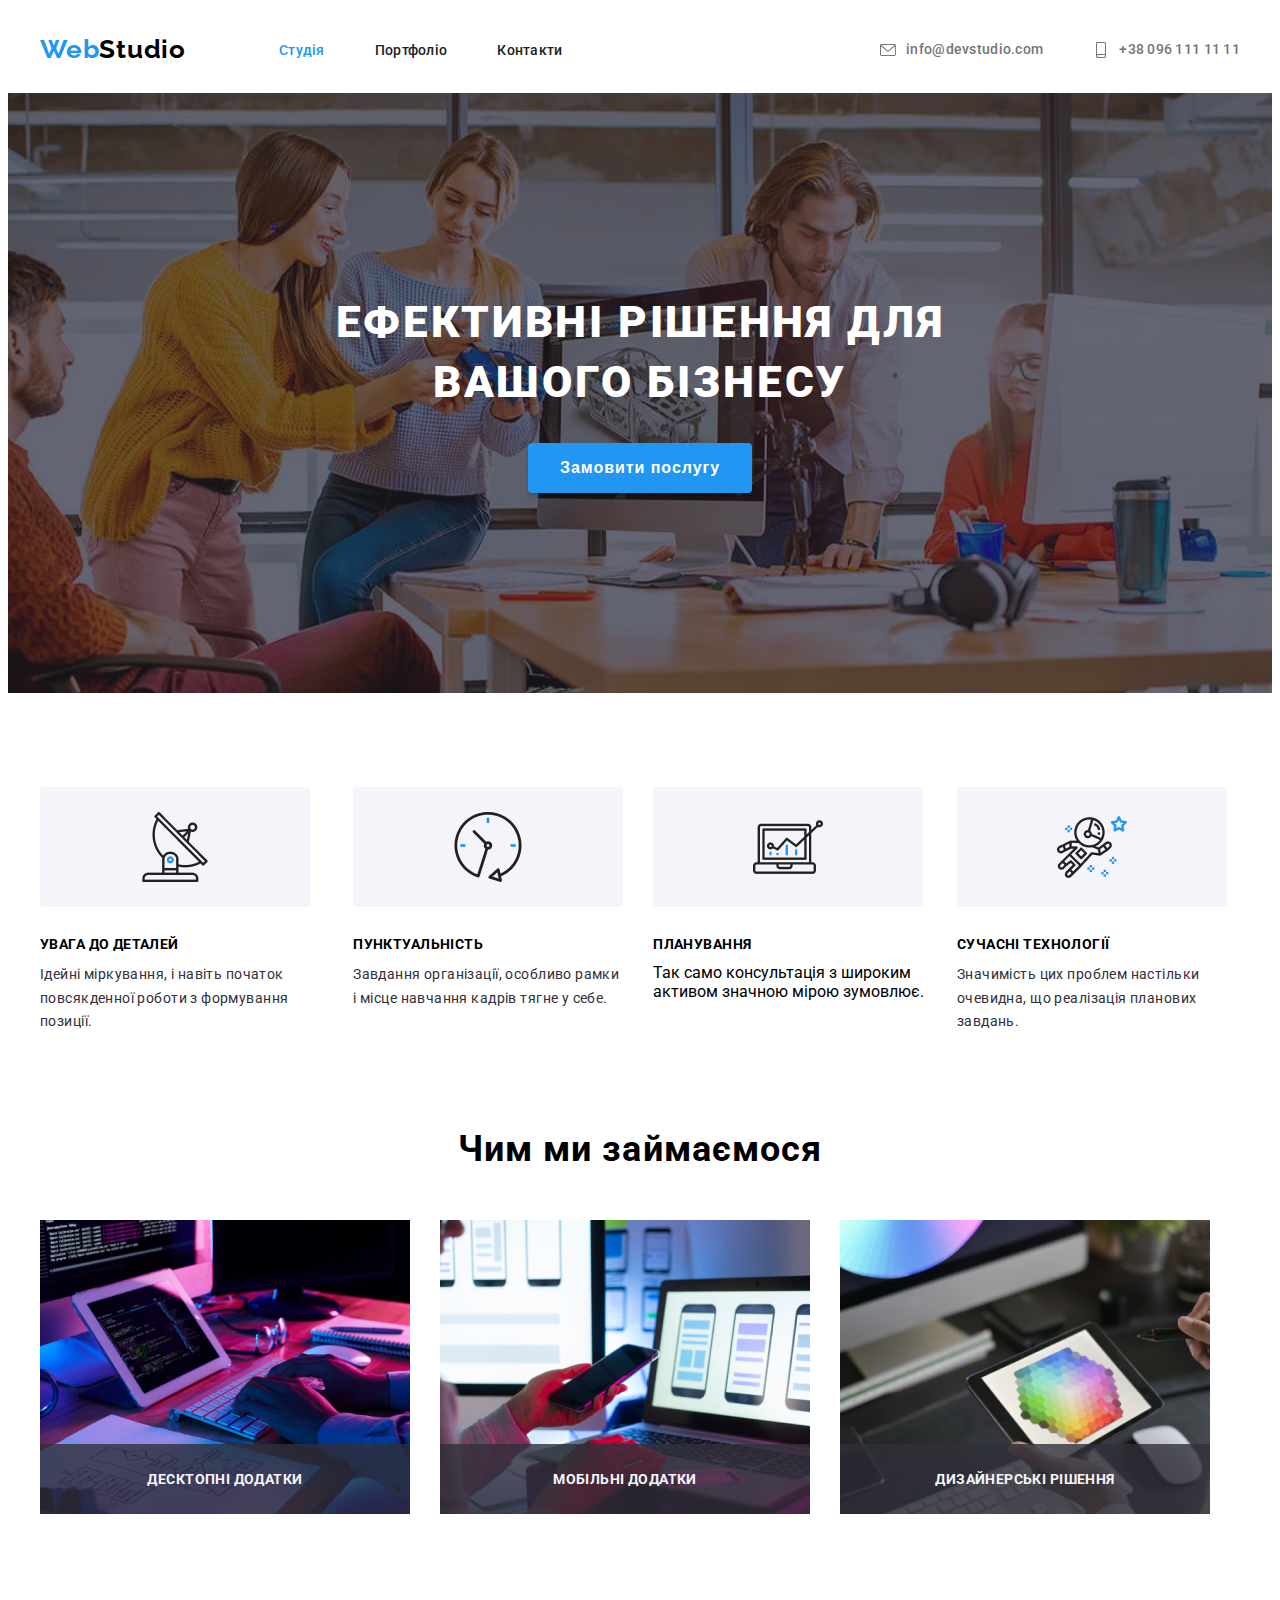
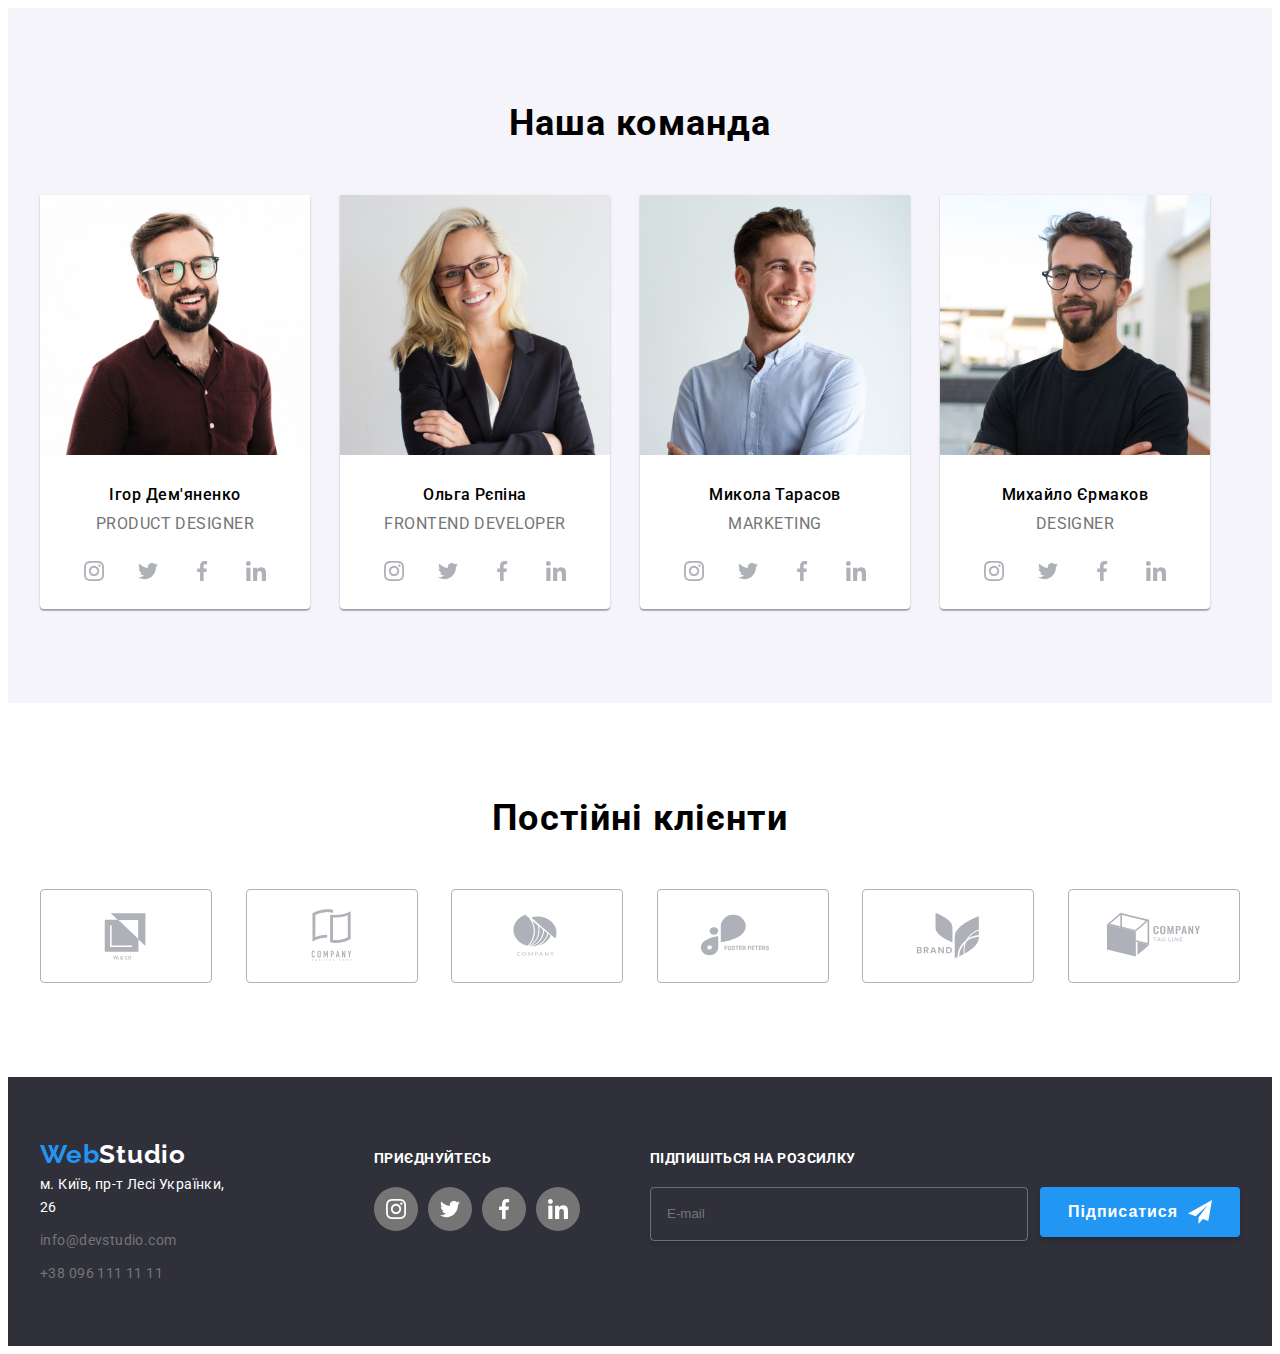
==== commit efc82abe: "pon" ====
--- a/index.html
+++ b/index.html
@@ -288,60 +288,60 @@
         </section>
     </main>
     <footer class="footer">
-        <div class="container footer-container">
+        <div class="container footer__container">
         <div class="footer-address-box">
-        <a href="./index.html" class="footer-logo"><span class="logo-footer1">Web</span><span class="logo-footer2">Studio</span></a>
-        <address class="footer-address">
+        <a href="./index.html" class="footer__logo"><span class="footer__web">Web</span><span class="footer__studio">Studio</span></a>
+        <address class="footer__address">
         <ul class="footer-items">
-            <li class="footer-item"><a href="https://www.google.com/maps/d/u/0/viewer?mid=10uSM3H-mIU3GznYo2szRIEphczw&hl=en_US&ll=50.42732700000004%2C30.538092&z=17" target="_blank" class="footer-address">м. Київ, пр-т Лесі Українки, 26</a></li>
-            <li class="footer-item"><a href="mailto:info@devstudio.com" class="footer-link">info@devstudio.com</a></li>  
-            <li class="footer-item"><a href="tel:+380961111111" class="footer-link">+38 096 111 11 11</a></li>
+            <li class="footer__item"><a href="https://www.google.com/maps/d/u/0/viewer?mid=10uSM3H-mIU3GznYo2szRIEphczw&hl=en_US&ll=50.42732700000004%2C30.538092&z=17" target="_blank" class="footer__address">м. Київ, пр-т Лесі Українки, 26</a></li>
+            <li class="footer__item"><a href="mailto:info@devstudio.com" class="footer__link">info@devstudio.com</a></li>  
+            <li class="footer__item"><a href="tel:+380961111111" class="footer__link">+38 096 111 11 11</a></li>
         </ul>
         </address>
         </div>
-        <div class="footer-networks">
-        <h2 class="footer-title">приєднуйтесь</h2>
-        <ul class="footer-list">
-            <li class="footer-element">
-                <a href="https://www.instagram.com/" target="_blank" class="footer-element-link">
-                    <svg class="footer-element-img">
+        <div class="footer__networks">
+        <h2 class="footer__title">приєднуйтесь</h2>
+        <ul class="footer__list">
+            <li class="footer__element">
+                <a href="https://www.instagram.com/" target="_blank" class="footer__element__link">
+                    <svg class="footer__element__img">
                         <use href="./img/symbol-defs.svg#icon-instagram-footer"></use>
                     </svg>
                 </a>
             </li>
-            <li class="footer-element">
-                <a href="https://x.com/" target="_blank" class="footer-element-link">
-                    <svg class="footer-element-img">
+            <li class="footer__element">
+                <a href="https://x.com/" target="_blank" class="footer__element__link">
+                    <svg class="footer__element__img">
                         <use href="./img/symbol-defs.svg#icon-twitter-footer"></use>
                     </svg>
                 </a>
             </li>
-            <li class="footer-element">
-                <a href="https://www.facebook.com/" target="_blank" class="footer-element-link">
-                    <svg class="footer-element-img">
+            <li class="footer__element">
+                <a href="https://www.facebook.com/" target="_blank" class="footer__element__link">
+                    <svg class="footer__element__img">
                         <use href="./img/symbol-defs.svg#icon-facebook-footer"></use>
                     </svg>
                 </a>
             </li>
-            <li class="footer-element">
-                <a href="https://www.linkedin.com/" target="_blank" class="footer-element-link">
-                    <svg class="footer-element-img">
+            <li class="footer__element">
+                <a href="https://www.linkedin.com/" target="_blank" class="footer__element__link">
+                    <svg class="footer__element__img">
                         <use href="./img/symbol-defs.svg#icon-linkedin-footer"></use>
                     </svg>
                 </a>
             </li>
         </ul>
         </div>
-        <div class="mailing">
-            <form class="mailing-form">
-                <div class="mailing-box">
-                <label for="mailing" class="mailing-signature">Підпишіться на розсилку</label>
-                <input type="email" id="mailing" class="mailing-input" required pattern="[a-z0-9._%+-]+@[a-z0-9.-]+\.[a-z]{2,}$"
+        <div class="footer__mailing">
+            <form class="footer__mailing__form">
+                <div class="footer__mailing__box">
+                <label for="mailing" class="footer__mailing__signature">Підпишіться на розсилку</label>
+                <input type="email" id="mailing" class="footer__mailing__input" required pattern="[a-z0-9._%+-]+@[a-z0-9.-]+\.[a-z]{2,}$"
                 title="Будь ласка, введіть коректну електронну адресу." placeholder="E-mail">
                 </div>
-                <button class="mailing-btn">
+                <button class="footer__mailing__btn">
                     Підписатися
-                <svg class="mailing-img">
+                <svg class="footer__mailing__img">
                     <use href="./img/symbol-defs.svg#icon-icon-send"></use>
                 </svg>
                 </button>
--- a/style/main.min.css
+++ b/style/main.min.css
@@ -1 +1 @@
-h1,h2,h3,h4,h5,h6,p{margin:0}a{text-decoration:none}ul{list-style:none;margin:0;padding:0}img{display:block}body{font-family:"Roboto",sans-serif;box-sizing:border-box}.container{width:1200px;padding:0 15px;margin:0 auto}.header{padding-top:24px;padding-bottom:25px}.header__box{display:flex;align-items:center}.header__logo{margin-right:93px}.header__web{color:#2196f3;font-family:Raleway;font-size:26px;font-weight:700;line-height:1.38;letter-spacing:.78px}.header__studio{color:#000;font-family:Raleway;font-size:26px;font-weight:700;line-height:1.38;letter-spacing:.78px}.header__items{display:flex;gap:50px}.header__item{position:relative}.header__link{color:#212121;font-size:14px;font-weight:500;line-height:1.14;letter-spacing:.28px;transition:250ms cubic-bezier(0.4, 0, 0.2, 1)}.header__link::after{content:"";position:absolute;bottom:-33.7px;left:0;width:100%;height:4px;border-radius:2px;background:#2196f3;transition:250ms cubic-bezier(0.4, 0, 0.2, 1);opacity:0}.header__link:hover,.header__link:focus,.header__link:hover::after,.header__link:focus::after{outline:none;opacity:1;color:#2196f3}.header__list{display:flex;align-items:center;gap:50px;margin-left:auto}.header__contact{display:flex;gap:10px;color:#757575;font-size:14px;font-weight:500;line-height:1.14;letter-spacing:.28px;transition:.2s cubic-bezier(0.39, 0.575, 0.565, 1)}.header__contact:hover,.header__contact:focus{color:#2196f3;transition:250ms cubic-bezier(0.4, 0, 0.2, 1)}.header__contact:hover .header__img,.header__contact:focus .header__img{fill:#2196f3;transition:250ms cubic-bezier(0.4, 0, 0.2, 1)}.header__img{width:16px;height:12px;margin-top:auto;margin-bottom:auto;fill:#757575}.header__elem:nth-child(2) .header__img{height:16px}.current{color:#2196f3}.decision{text-align:center;background-image:linear-gradient(rgba(47, 48, 58, 0.4), rgba(47, 48, 58, 0.4)),url(../img/mechanical_office.jpg);background-repeat:no-repeat;background-position-x:center;background-size:cover;padding-top:200px;padding-bottom:200px}.decision__title{width:696px;color:#fff;text-align:center;font-size:44px;font-weight:900;line-height:1.36;letter-spacing:2.64px;text-transform:uppercase;margin-bottom:30px;margin-left:auto;margin-right:auto}.decision__btn{color:#fff;font-size:16px;font-weight:700;line-height:1.88;letter-spacing:.96px;border-radius:4px;background:#2196f3;box-shadow:0px 4px 4px 0px rgba(0,0,0,.15);padding-top:10px;padding-bottom:10px;padding-right:32px;padding-left:32px;border:none;transition:250ms cubic-bezier(0.4, 0, 0.2, 1);animation-iteration-count:infinite}.decision__btn:hover,.decision__btn:focus{background-color:#2f303a;color:#fff}.about{padding-top:94px;display:flex}.about__items{display:flex;gap:30px}.about__item:nth-child(1):before{content:"";width:270px;height:120px;flex-shrink:0;display:block;border-radius:4px;background-image:url(../img/antenna.png);background-repeat:no-repeat;background-position:center;background-color:#f5f4fa}.about__item:nth-child(2):before{content:"";width:270px;height:120px;flex-shrink:0;display:block;border-radius:4px;background-image:url(../img/clock.png);background-repeat:no-repeat;background-position:center;background-color:#f5f4fa}.about__item:nth-child(3):before{content:"";width:270px;height:120px;flex-shrink:0;display:block;border-radius:4px;background-image:url(../img/diagram.png);background-repeat:no-repeat;background-position:center;background-color:#f5f4fa}.about__item:nth-child(4):before{content:"";width:270px;height:120px;flex-shrink:0;display:block;border-radius:4px;background-image:url(../img/astronaut.png);background-repeat:no-repeat;background-position:center;background-color:#f5f4fa}.about__title{color:#000;font-size:14px;font-weight:700;line-height:1.14;letter-spacing:.42px;text-transform:uppercase;margin-bottom:10px;margin-top:30px}.about__subtitle{color:#2f303a;font-size:14px;font-weight:400;line-height:1.71;letter-spacing:.42px}.work{padding-top:94px;padding-bottom:94px}.work__title{color:#000;text-align:center;font-size:36px;font-weight:700;line-height:1.17;letter-spacing:1.08px;margin-bottom:50px}.work__items{display:flex;gap:30px}.work__item{position:relative}.work__img{width:370px;height:294px;flex-shrink:0}.work__text{display:flex;justify-content:center;align-items:center;position:absolute;bottom:0;width:370px;height:70px;background-color:rgba(47,48,58,.8);color:#f5f4fa;text-align:center;font-family:Roboto;font-size:14px;font-weight:700;line-height:1.14;letter-spacing:.42px;text-transform:uppercase}.team{padding-top:94px;padding-bottom:94px;background-color:#f5f4fa}.team__items{display:flex;gap:30px}.team__img{width:370px;height:294px;flex-shrink:0}.team__text{display:flex;justify-content:center;align-items:center;bottom:0;color:#2196f3;text-align:center;font-family:"Roboto";font-size:14px;font-weight:700;line-height:1.18;letter-spacing:.42px;text-transform:uppercase}.team__title{color:#000;text-align:center;font-size:36px;font-weight:700;line-height:1.17;letter-spacing:1.08px;margin-bottom:50px}.team__item{border-radius:0px 0px 4px 4px;box-shadow:0px 1px 3px 0px rgba(0,0,0,.12),0px 1px 1px 0px rgba(0,0,0,.14),0px 2px 1px 0px rgba(0,0,0,.2);background-color:#fff}.team__box__item{padding-top:30px;padding-bottom:16px;border-radius:0px 0px 4px 4px}.team__items{display:flex;flex-direction:row;gap:30px}.team__img{width:270px;height:260px;flex-shrink:0}.team__heading{color:#000;text-align:center;font-size:16px;font-weight:500;line-height:1.19;letter-spacing:.48px;padding-bottom:10px}.team__text{color:#757575;text-align:center;font-size:16px;font-weight:400;line-height:1.19;letter-spacing:.48px;padding-bottom:16px}.team__list{display:flex;justify-content:center;align-items:center;gap:10px}.team__element__link{display:flex;align-items:center;padding:12px 12px 12px 12px;background-color:#fff;border-radius:50%;transition:1s cubic-bezier(0.39, 0.575, 0.565, 1)}.team__element__link:hover,.team__element__link:focus{background-color:#2196f3;transition:250ms cubic-bezier(0.4, 0, 0.2, 1)}.team__element__link:hover .team__element__img,.team__element__link:focus .team__element__img{fill:#fff;transition:250ms cubic-bezier(0.4, 0, 0.2, 1)}.team__element__img{width:20px;height:20px;fill:#afb1b8;transition:.5s cubic-bezier(0.39, 0.575, 0.565, 1)}.team{padding-top:94px;padding-bottom:94px;background-color:#f5f4fa}.team__items{display:flex;gap:30px}.team__img{width:370px;height:294px;flex-shrink:0}.team__text{display:flex;justify-content:center;align-items:center;bottom:0;color:#2196f3;text-align:center;font-family:"Roboto";font-size:14px;font-weight:700;line-height:1.18;letter-spacing:.42px;text-transform:uppercase}.team__title{color:#000;text-align:center;font-size:36px;font-weight:700;line-height:1.17;letter-spacing:1.08px;margin-bottom:50px}.team__item{border-radius:0px 0px 4px 4px;box-shadow:0px 1px 3px 0px rgba(0,0,0,.12),0px 1px 1px 0px rgba(0,0,0,.14),0px 2px 1px 0px rgba(0,0,0,.2);background-color:#fff}.team__box__item{padding-top:30px;padding-bottom:16px;border-radius:0px 0px 4px 4px}.team__items{display:flex;flex-direction:row;gap:30px}.team__img{width:270px;height:260px;flex-shrink:0}.team__heading{color:#000;text-align:center;font-size:16px;font-weight:500;line-height:1.19;letter-spacing:.48px;padding-bottom:10px}.team__text{color:#757575;text-align:center;font-size:16px;font-weight:400;line-height:1.19;letter-spacing:.48px;padding-bottom:16px}.team__list{display:flex;justify-content:center;align-items:center;gap:10px}.team__element__link{display:flex;align-items:center;padding:12px 12px 12px 12px;background-color:#fff;border-radius:50%;transition:1s cubic-bezier(0.39, 0.575, 0.565, 1)}.team__element__link:hover,.team__element__link:focus{background-color:#2196f3;transition:250ms cubic-bezier(0.4, 0, 0.2, 1)}.team__element__link:hover .team__element__img,.team__element__link:focus .team__element__img{fill:#fff;transition:250ms cubic-bezier(0.4, 0, 0.2, 1)}.team__element__img{width:20px;height:20px;fill:#afb1b8;transition:.5s cubic-bezier(0.39, 0.575, 0.565, 1)}.clients{padding-top:94px;padding-bottom:94px}.clients__title{color:#000;text-align:center;font-size:36px;font-weight:700;line-height:1.17;letter-spacing:1.08px;margin-bottom:50px}.clients__items{display:flex;justify-content:space-between}.clients__link{display:flex;align-items:center;justify-content:center;border-radius:4px;border:1px solid #afb1b8;width:170px;height:92px;fill:#afb1b8;transition:.5s cubic-bezier(0.39, 0.575, 0.565, 1)}.clients__link:hover,.clients__link:focus{fill:#2196f3;border:1px solid #2196f3;transition:250ms cubic-bezier(0.4, 0, 0.2, 1)}.clients__img{width:106px;height:60px}.footer{background-color:#2f303a;padding-top:60px;padding-bottom:60px}.footer-container{align-items:baseline}.footer>.container{display:flex;gap:70px}.footer-address{color:#fff;font-size:14px;font-weight:400;line-height:1.69;letter-spacing:.42px;margin-right:70px}.footer-items{margin-top:20px}.footer-item{margin-bottom:9px;font-style:normal}.footer-item:last-child{margin-bottom:0px}.footer-link{color:#757575;font-size:14px;font-weight:400;line-height:1.71;letter-spacing:.42px}.logo-footer1{color:#2196f3;font-family:Raleway;font-size:26px;font-weight:700;line-height:1.38;letter-spacing:.78px}.logo-footer2{color:#fff;font-family:Raleway;font-size:26px;font-weight:700;line-height:1.38;letter-spacing:.78px}.footer-title{color:#fff;font-size:14px;font-weight:700;line-height:1.14;letter-spacing:.42px;text-transform:uppercase;margin-bottom:20px}.footer-list{display:flex;gap:10px}.footer-element-link{display:flex;align-items:center;padding:12px 12px 12px 12px;background-color:#757575;border-radius:50%;transition:1s cubic-bezier(0.39, 0.575, 0.565, 1)}.footer-element-link:hover,.footer-element-link:focus{background-color:#2196f3;transition:250ms cubic-bezier(0.4, 0, 0.2, 1)}.footer-element-img{width:20px;height:20px;fill:#fff}.mailing-form{display:flex}.mailing-signature{color:#fff;font-size:14px;font-weight:700;line-height:1.14;letter-spacing:.42px;text-transform:uppercase;margin-bottom:20px;display:block}.mailing-input{width:358px;height:50px;border-radius:4px;border:1px solid rgba(255,255,255,.3);background:rgba(33,150,243,0);box-shadow:0px 4px 4px 0px rgba(0,0,0,.15);padding-left:16px;margin-right:12px}.mailing-input:focus{outline:none;transition:250ms cubic-bezier(0.4, 0, 0.2, 1)}.mailing-btn{display:flex;justify-content:center;align-items:center;width:200px;height:50px;color:#fff;font-size:16px;font-weight:700;line-height:1.88;letter-spacing:.96px;border-radius:4px;background:#2196f3;box-shadow:0px 4px 4px 0px rgba(0,0,0,.15);border:none;margin-top:36px;transition:250ms cubic-bezier(0.4, 0, 0.2, 1)}.mailing-btn:hover,.mailing-btn:focus{outline:none;color:#fff;cursor:pointer;transition:250ms cubic-bezier(0.4, 0, 0.2, 1)}.mailing-btn:hover .mailing-img,.mailing-btn:focus .mailing-img{transition:250ms cubic-bezier(0.4, 0, 0.2, 1);fill:#fff}.mailing-img{margin-left:10px;width:24px;height:24px;fill:#fff;transition:250ms cubic-bezier(0.4, 0, 0.2, 1)}.backdrop{position:fixed;top:0;left:0;right:0;bottom:0;display:flex;justify-content:center;align-items:center;opacity:1}.is-hidden{opacity:0;pointer-events:none}.modal{background-color:#fff;padding:40px;position:relative}.modal-title{color:#000;text-align:center;font-size:20px;font-weight:700;line-height:normal;letter-spacing:.6px;margin-bottom:12px}.modal-signature{color:#757575;font-size:12px;font-weight:400;line-height:normal;letter-spacing:.12px}.modal-input{width:448px;height:40px;display:block;margin-top:4px;border-radius:4px;border:1px solid rgba(33,33,33,.2);padding-left:50px;padding-right:30px}.modal-com{width:448px;height:120px;border-radius:4px;border:1px solid rgba(33,33,33,.2);resize:none;padding:12px 16px;color:rgba(117,117,117,.5);font-size:12px;font-weight:400;line-height:normal;letter-spacing:.12px;margin-bottom:20px;display:block}.modal-chek{display:flex;align-items:center;justify-content:center}.modal-wraper{position:relative}.chek-input{width:16px;height:15px}.modal-icon{width:15px;height:15px;fill:#444;position:absolute;top:11px;left:30px}.modal-input:hover,.modal-input:focus{border:none;outline:1px solid #2196f3;transition:250ms cubic-bezier(0.4, 0, 0.2, 1)}.modal-input:hover+.modal-icon,.modal-input:focus+.modal-icon{fill:#2196f3;transition:250ms cubic-bezier(0.4, 0, 0.2, 1)}.chek-span{color:#757575;font-size:14px;font-weight:400;line-height:24px;letter-spacing:.42px;margin-left:8px;margin-right:4px}.check-link{color:#2196f3;font-size:14px;font-weight:400;line-height:24px;letter-spacing:.42px;text-decoration-line:underline}.modal-btn{width:200px;height:50px;border-radius:4px;background:#2196f3;box-shadow:0px 4px 4px 0px rgba(0,0,0,.15);color:#fff;text-align:center;font-size:16px;font-weight:700;line-height:30px;letter-spacing:.96px;border:none;margin-top:30px;margin-left:auto;margin-right:auto;display:block}.modal-btn:active{background-color:#2f303a}.btn-close{width:40px;height:40px;border-radius:50%;display:flex;align-items:center;justify-content:center;background-color:rgba(0,0,0,0);position:absolute;right:10px;top:10px;border:none;outline:1px solid gray}.btn-close:hover,.btn-close:focus{transition:250ms cubic-bezier(0.4, 0, 0.2, 1)}.btn-close:hover .icon-close,.btn-close:focus .icon-close{fill:#2196f3;transition:250ms cubic-bezier(0.4, 0, 0.2, 1)}.icon-close{width:20px;height:20px;fill:#000}.hiro{padding-top:94px;padding-bottom:50px;border-top:1px solid #ececec}.hero-btns{display:flex;justify-content:center;gap:8px;margin-bottom:50px}.hero-btns_:hover,.hero-btns_:focus{color:#fff;text-align:center;font-size:16px;font-weight:500;line-height:1.62;letter-spacing:.48px;border-radius:4px;background:#2196f3;box-shadow:0px 3px 1px 0px rgba(0,0,0,.1),0px 1px 2px 0px rgba(0,0,0,.08),0px 2px 2px 0px rgba(0,0,0,.12);transition:250ms cubic-bezier(0.4, 0, 0.2, 1)}.hero-btns_{color:#212121;text-align:center;font-size:16px;font-weight:500;line-height:1.62;letter-spacing:.48px;border-radius:4px;background:#f5f4fa;padding-top:6px;padding-bottom:6px;padding-right:25px;padding-left:25px;border:none;transition:.5s cubic-bezier(0.39, 0.575, 0.565, 1)}.goods-items{display:flex;flex-wrap:wrap;gap:30px}.goods-item{flex-basis:calc((100% - 60px)/3);transition:250ms cubic-bezier(0.4, 0, 0.2, 1)}.goods-item:hover .goods-opacity,.goods-item:focus .goods-opacity{opacity:1;transform:translateY(-294px)}.goods-item:hover,.goods-item:focus-within{box-shadow:0px 1px 1px 0px rgba(0,0,0,.12),0px 4px 4px rgba(0,0,0,.06),1px 4px 6px rgba(0,0,0,.16)}.goods-item:focus-within .goods-opacity{opacity:1}.goods-link:focus{outline:none}.goods-wrraper{position:relative;overflow:hidden}.goods-img{width:100%}.goods-opacity{background:rgba(33,150,243,.9);position:absolute;padding:63px 24px;top:294px;left:0px;transform:translateY(100%);transition:250ms cubic-bezier(0.4, 0, 0.2, 1)}.goods-opacity-text{color:#fff;font-size:18px;font-weight:400;line-height:1.56;letter-spacing:.54px}.goods-box{border:1px solid #ececec;border-top:none;width:370px;padding-right:24px;padding-left:24px;padding-top:20px;padding-bottom:20px}.goods-caption{color:#000;font-size:16px;font-weight:700;line-height:1.88;letter-spacing:.48px;margin-bottom:4px}.goods-text{color:#757575;font-size:16px;font-weight:400;line-height:1.88;letter-spacing:.48px}/*# sourceMappingURL=main.min.css.map */+h1,h2,h3,h4,h5,h6,p{margin:0}a{text-decoration:none}ul{list-style:none;margin:0;padding:0}img{display:block}body{font-family:"Roboto",sans-serif;box-sizing:border-box}.container{width:1200px;padding:0 15px;margin:0 auto}.header{padding-top:24px;padding-bottom:25px}.header__box{display:flex;align-items:center}.header__logo{margin-right:93px}.header__web{color:#2196f3;font-family:Raleway;font-size:26px;font-weight:700;line-height:1.38;letter-spacing:.78px}.header__studio{color:#000;font-family:Raleway;font-size:26px;font-weight:700;line-height:1.38;letter-spacing:.78px}.header__items{display:flex;gap:50px}.header__item{position:relative}.header__link{color:#212121;font-size:14px;font-weight:500;line-height:1.14;letter-spacing:.28px;transition:250ms cubic-bezier(0.4, 0, 0.2, 1)}.header__link::after{content:"";position:absolute;bottom:-33.7px;left:0;width:100%;height:4px;border-radius:2px;background:#2196f3;transition:250ms cubic-bezier(0.4, 0, 0.2, 1);opacity:0}.header__link:hover,.header__link:focus,.header__link:hover::after,.header__link:focus::after{outline:none;opacity:1;color:#2196f3}.header__list{display:flex;align-items:center;gap:50px;margin-left:auto}.header__contact{display:flex;gap:10px;color:#757575;font-size:14px;font-weight:500;line-height:1.14;letter-spacing:.28px;transition:.2s cubic-bezier(0.39, 0.575, 0.565, 1)}.header__contact:hover,.header__contact:focus{color:#2196f3;transition:250ms cubic-bezier(0.4, 0, 0.2, 1)}.header__contact:hover .header__img,.header__contact:focus .header__img{fill:#2196f3;transition:250ms cubic-bezier(0.4, 0, 0.2, 1)}.header__img{width:16px;height:12px;margin-top:auto;margin-bottom:auto;fill:#757575}.header__elem:nth-child(2) .header__img{height:16px}.current{color:#2196f3}.decision{text-align:center;background-image:linear-gradient(rgba(47, 48, 58, 0.4), rgba(47, 48, 58, 0.4)),url(../img/mechanical_office.jpg);background-repeat:no-repeat;background-position-x:center;background-size:cover;padding-top:200px;padding-bottom:200px}.decision__title{width:696px;color:#fff;text-align:center;font-size:44px;font-weight:900;line-height:1.36;letter-spacing:2.64px;text-transform:uppercase;margin-bottom:30px;margin-left:auto;margin-right:auto}.decision__btn{color:#fff;font-size:16px;font-weight:700;line-height:1.88;letter-spacing:.96px;border-radius:4px;background:#2196f3;box-shadow:0px 4px 4px 0px rgba(0,0,0,.15);padding-top:10px;padding-bottom:10px;padding-right:32px;padding-left:32px;border:none;transition:250ms cubic-bezier(0.4, 0, 0.2, 1);animation-iteration-count:infinite}.decision__btn:hover,.decision__btn:focus{background-color:#2f303a;color:#fff}.about{padding-top:94px;display:flex}.about__items{display:flex;gap:30px}.about__item:nth-child(1):before{content:"";width:270px;height:120px;flex-shrink:0;display:block;border-radius:4px;background-image:url(../img/antenna.png);background-repeat:no-repeat;background-position:center;background-color:#f5f4fa}.about__item:nth-child(2):before{content:"";width:270px;height:120px;flex-shrink:0;display:block;border-radius:4px;background-image:url(../img/clock.png);background-repeat:no-repeat;background-position:center;background-color:#f5f4fa}.about__item:nth-child(3):before{content:"";width:270px;height:120px;flex-shrink:0;display:block;border-radius:4px;background-image:url(../img/diagram.png);background-repeat:no-repeat;background-position:center;background-color:#f5f4fa}.about__item:nth-child(4):before{content:"";width:270px;height:120px;flex-shrink:0;display:block;border-radius:4px;background-image:url(../img/astronaut.png);background-repeat:no-repeat;background-position:center;background-color:#f5f4fa}.about__title{color:#000;font-size:14px;font-weight:700;line-height:1.14;letter-spacing:.42px;text-transform:uppercase;margin-bottom:10px;margin-top:30px}.about__subtitle{color:#2f303a;font-size:14px;font-weight:400;line-height:1.71;letter-spacing:.42px}.work{padding-top:94px;padding-bottom:94px}.work__title{color:#000;text-align:center;font-size:36px;font-weight:700;line-height:1.17;letter-spacing:1.08px;margin-bottom:50px}.work__items{display:flex;gap:30px}.work__item{position:relative}.work__img{width:370px;height:294px;flex-shrink:0}.work__text{display:flex;justify-content:center;align-items:center;position:absolute;bottom:0;width:370px;height:70px;background-color:rgba(47,48,58,.8);color:#f5f4fa;text-align:center;font-family:Roboto;font-size:14px;font-weight:700;line-height:1.14;letter-spacing:.42px;text-transform:uppercase}.team{padding-top:94px;padding-bottom:94px;background-color:#f5f4fa}.team__items{display:flex;gap:30px}.team__img{width:370px;height:294px;flex-shrink:0}.team__text{display:flex;justify-content:center;align-items:center;bottom:0;color:#2196f3;text-align:center;font-family:"Roboto";font-size:14px;font-weight:700;line-height:1.18;letter-spacing:.42px;text-transform:uppercase}.team__title{color:#000;text-align:center;font-size:36px;font-weight:700;line-height:1.17;letter-spacing:1.08px;margin-bottom:50px}.team__item{border-radius:0px 0px 4px 4px;box-shadow:0px 1px 3px 0px rgba(0,0,0,.12),0px 1px 1px 0px rgba(0,0,0,.14),0px 2px 1px 0px rgba(0,0,0,.2);background-color:#fff}.team__box__item{padding-top:30px;padding-bottom:16px;border-radius:0px 0px 4px 4px}.team__items{display:flex;flex-direction:row;gap:30px}.team__img{width:270px;height:260px;flex-shrink:0}.team__heading{color:#000;text-align:center;font-size:16px;font-weight:500;line-height:1.19;letter-spacing:.48px;padding-bottom:10px}.team__text{color:#757575;text-align:center;font-size:16px;font-weight:400;line-height:1.19;letter-spacing:.48px;padding-bottom:16px}.team__list{display:flex;justify-content:center;align-items:center;gap:10px}.team__element__link{display:flex;align-items:center;padding:12px 12px 12px 12px;background-color:#fff;border-radius:50%;transition:1s cubic-bezier(0.39, 0.575, 0.565, 1)}.team__element__link:hover,.team__element__link:focus{background-color:#2196f3;transition:250ms cubic-bezier(0.4, 0, 0.2, 1)}.team__element__link:hover .team__element__img,.team__element__link:focus .team__element__img{fill:#fff;transition:250ms cubic-bezier(0.4, 0, 0.2, 1)}.team__element__img{width:20px;height:20px;fill:#afb1b8;transition:.5s cubic-bezier(0.39, 0.575, 0.565, 1)}.team{padding-top:94px;padding-bottom:94px;background-color:#f5f4fa}.team__items{display:flex;gap:30px}.team__img{width:370px;height:294px;flex-shrink:0}.team__text{display:flex;justify-content:center;align-items:center;bottom:0;color:#2196f3;text-align:center;font-family:"Roboto";font-size:14px;font-weight:700;line-height:1.18;letter-spacing:.42px;text-transform:uppercase}.team__title{color:#000;text-align:center;font-size:36px;font-weight:700;line-height:1.17;letter-spacing:1.08px;margin-bottom:50px}.team__item{border-radius:0px 0px 4px 4px;box-shadow:0px 1px 3px 0px rgba(0,0,0,.12),0px 1px 1px 0px rgba(0,0,0,.14),0px 2px 1px 0px rgba(0,0,0,.2);background-color:#fff}.team__box__item{padding-top:30px;padding-bottom:16px;border-radius:0px 0px 4px 4px}.team__items{display:flex;flex-direction:row;gap:30px}.team__img{width:270px;height:260px;flex-shrink:0}.team__heading{color:#000;text-align:center;font-size:16px;font-weight:500;line-height:1.19;letter-spacing:.48px;padding-bottom:10px}.team__text{color:#757575;text-align:center;font-size:16px;font-weight:400;line-height:1.19;letter-spacing:.48px;padding-bottom:16px}.team__list{display:flex;justify-content:center;align-items:center;gap:10px}.team__element__link{display:flex;align-items:center;padding:12px 12px 12px 12px;background-color:#fff;border-radius:50%;transition:1s cubic-bezier(0.39, 0.575, 0.565, 1)}.team__element__link:hover,.team__element__link:focus{background-color:#2196f3;transition:250ms cubic-bezier(0.4, 0, 0.2, 1)}.team__element__link:hover .team__element__img,.team__element__link:focus .team__element__img{fill:#fff;transition:250ms cubic-bezier(0.4, 0, 0.2, 1)}.team__element__img{width:20px;height:20px;fill:#afb1b8;transition:.5s cubic-bezier(0.39, 0.575, 0.565, 1)}.clients{padding-top:94px;padding-bottom:94px}.clients__title{color:#000;text-align:center;font-size:36px;font-weight:700;line-height:1.17;letter-spacing:1.08px;margin-bottom:50px}.clients__items{display:flex;justify-content:space-between}.clients__link{display:flex;align-items:center;justify-content:center;border-radius:4px;border:1px solid #afb1b8;width:170px;height:92px;fill:#afb1b8;transition:.5s cubic-bezier(0.39, 0.575, 0.565, 1)}.clients__link:hover,.clients__link:focus{fill:#2196f3;border:1px solid #2196f3;transition:250ms cubic-bezier(0.4, 0, 0.2, 1)}.clients__img{width:106px;height:60px}.footer{background-color:#2f303a;padding-top:60px;padding-bottom:60px}.footer__container{align-items:baseline}.footer__address{color:#fff;font-size:14px;font-weight:400;line-height:1.69;letter-spacing:.42px;margin-right:70px}.footer__items{margin-top:20px}.footer__item{margin-bottom:9px;font-style:normal}.footer__item:last-child{margin-bottom:0px}.footer__link{color:#757575;font-size:14px;font-weight:400;line-height:1.71;letter-spacing:.42px}.footer__web{color:#2196f3;font-family:Raleway;font-size:26px;font-weight:700;line-height:1.38;letter-spacing:.78px}.footer__studio{color:#fff;font-family:Raleway;font-size:26px;font-weight:700;line-height:1.38;letter-spacing:.78px}.footer__title{color:#fff;font-size:14px;font-weight:700;line-height:1.14;letter-spacing:.42px;text-transform:uppercase;margin-bottom:20px}.footer__list{display:flex;gap:10px}.footer__element__link{display:flex;align-items:center;padding:12px 12px 12px 12px;background-color:#757575;border-radius:50%;transition:1s cubic-bezier(0.39, 0.575, 0.565, 1)}.footer__element__link:hover,.footer__element__link:focus{background-color:#2196f3;transition:250ms cubic-bezier(0.4, 0, 0.2, 1)}.footer__element__img{width:20px;height:20px;fill:#fff}.footer__mailing__signature{color:#fff;font-size:14px;font-weight:700;line-height:1.14;letter-spacing:.42px;text-transform:uppercase;margin-bottom:20px;display:block}.footer__mailing__form{display:flex}.footer__mailing__input{width:358px;height:50px;border-radius:4px;border:1px solid rgba(255,255,255,.3);background:rgba(33,150,243,0);box-shadow:0px 4px 4px 0px rgba(0,0,0,.15);padding-left:16px;margin-right:12px}.footer__mailing__input:focus{outline:none;transition:250ms cubic-bezier(0.4, 0, 0.2, 1)}.footer__mailing__btn{display:flex;justify-content:center;align-items:center;width:200px;height:50px;color:#fff;font-size:16px;font-weight:700;line-height:1.88;letter-spacing:.96px;border-radius:4px;background:#2196f3;box-shadow:0px 4px 4px 0px rgba(0,0,0,.15);border:none;margin-top:36px;transition:250ms cubic-bezier(0.4, 0, 0.2, 1)}.footer__mailing__btn:hover,.footer__mailing__btn:focus{outline:none;color:#fff;cursor:pointer;transition:250ms cubic-bezier(0.4, 0, 0.2, 1)}.footer__mailing__btn:hover__mailing__img,.footer__mailing__btn:focus__mailing__img{transition:250ms cubic-bezier(0.4, 0, 0.2, 1);fill:#fff}.footer>.container{display:flex;gap:70px}.footer__mailing__img{margin-left:10px;width:24px;height:24px;fill:#fff;transition:250ms cubic-bezier(0.4, 0, 0.2, 1)}.backdrop{position:fixed;top:0;left:0;right:0;bottom:0;display:flex;justify-content:center;align-items:center;opacity:1}.is-hidden{opacity:0;pointer-events:none}.modal{background-color:#fff;padding:40px;position:relative}.modal-title{color:#000;text-align:center;font-size:20px;font-weight:700;line-height:normal;letter-spacing:.6px;margin-bottom:12px}.modal-signature{color:#757575;font-size:12px;font-weight:400;line-height:normal;letter-spacing:.12px}.modal-input{width:448px;height:40px;display:block;margin-top:4px;border-radius:4px;border:1px solid rgba(33,33,33,.2);padding-left:50px;padding-right:30px}.modal-com{width:448px;height:120px;border-radius:4px;border:1px solid rgba(33,33,33,.2);resize:none;padding:12px 16px;color:rgba(117,117,117,.5);font-size:12px;font-weight:400;line-height:normal;letter-spacing:.12px;margin-bottom:20px;display:block}.modal-chek{display:flex;align-items:center;justify-content:center}.modal-wraper{position:relative}.chek-input{width:16px;height:15px}.modal-icon{width:15px;height:15px;fill:#444;position:absolute;top:11px;left:30px}.modal-input:hover,.modal-input:focus{border:none;outline:1px solid #2196f3;transition:250ms cubic-bezier(0.4, 0, 0.2, 1)}.modal-input:hover+.modal-icon,.modal-input:focus+.modal-icon{fill:#2196f3;transition:250ms cubic-bezier(0.4, 0, 0.2, 1)}.chek-span{color:#757575;font-size:14px;font-weight:400;line-height:24px;letter-spacing:.42px;margin-left:8px;margin-right:4px}.check-link{color:#2196f3;font-size:14px;font-weight:400;line-height:24px;letter-spacing:.42px;text-decoration-line:underline}.modal-btn{width:200px;height:50px;border-radius:4px;background:#2196f3;box-shadow:0px 4px 4px 0px rgba(0,0,0,.15);color:#fff;text-align:center;font-size:16px;font-weight:700;line-height:30px;letter-spacing:.96px;border:none;margin-top:30px;margin-left:auto;margin-right:auto;display:block}.modal-btn:active{background-color:#2f303a}.btn-close{width:40px;height:40px;border-radius:50%;display:flex;align-items:center;justify-content:center;background-color:rgba(0,0,0,0);position:absolute;right:10px;top:10px;border:none;outline:1px solid gray}.btn-close:hover,.btn-close:focus{transition:250ms cubic-bezier(0.4, 0, 0.2, 1)}.btn-close:hover .icon-close,.btn-close:focus .icon-close{fill:#2196f3;transition:250ms cubic-bezier(0.4, 0, 0.2, 1)}.icon-close{width:20px;height:20px;fill:#000}.goods{padding-top:94px;padding-bottom:50px;border-top:1px solid #ececec}.goods__btns{display:flex;justify-content:center;gap:8px;margin-bottom:50px}.goods__btns_:hover,.goods__btns_:focus{color:#fff;text-align:center;font-size:16px;font-weight:500;line-height:1.62;letter-spacing:.48px;border-radius:4px;background:#2196f3;box-shadow:0px 3px 1px 0px rgba(0,0,0,.1),0px 1px 2px 0px rgba(0,0,0,.08),0px 2px 2px 0px rgba(0,0,0,.12);transition:250ms cubic-bezier(0.4, 0, 0.2, 1)}.goods__btns_{color:#212121;text-align:center;font-size:16px;font-weight:500;line-height:1.62;letter-spacing:.48px;border-radius:4px;background:#f5f4fa;padding-top:6px;padding-bottom:6px;padding-right:25px;padding-left:25px;border:none;transition:.5s cubic-bezier(0.39, 0.575, 0.565, 1)}.goods__items{display:flex;flex-wrap:wrap;gap:30px}.goods__item{flex-basis:calc((100% - 60px)/3);transition:250ms cubic-bezier(0.4, 0, 0.2, 1)}.goods__item:hover .goods__opacity,.goods__item:focus .goods__opacity{opacity:1;transform:translateY(-294px)}.goods__item:hover,.goods__item:focus-within{box-shadow:0px 1px 1px 0px rgba(0,0,0,.12),0px 4px 4px rgba(0,0,0,.06),1px 4px 6px rgba(0,0,0,.16)}.goods__item:focus-within .goods__opacity{opacity:1}.goods__link:focus{outline:none}.goods__wrraper{position:relative;overflow:hidden}.goods__img{width:100%}.goods__opacity{background:rgba(33,150,243,.9);position:absolute;padding:63px 24px;top:294px;left:0px;transform:translateY(100%);transition:250ms cubic-bezier(0.4, 0, 0.2, 1)}.goods__opacity__text{color:#fff;font-size:18px;font-weight:400;line-height:1.56;letter-spacing:.54px}.goods__box{border:1px solid #ececec;border-top:none;width:370px;padding-right:24px;padding-left:24px;padding-top:20px;padding-bottom:20px}.goods__caption{color:#000;font-size:16px;font-weight:700;line-height:1.88;letter-spacing:.48px;margin-bottom:4px}.goods__text{color:#757575;font-size:16px;font-weight:400;line-height:1.88;letter-spacing:.48px}/*# sourceMappingURL=main.min.css.map */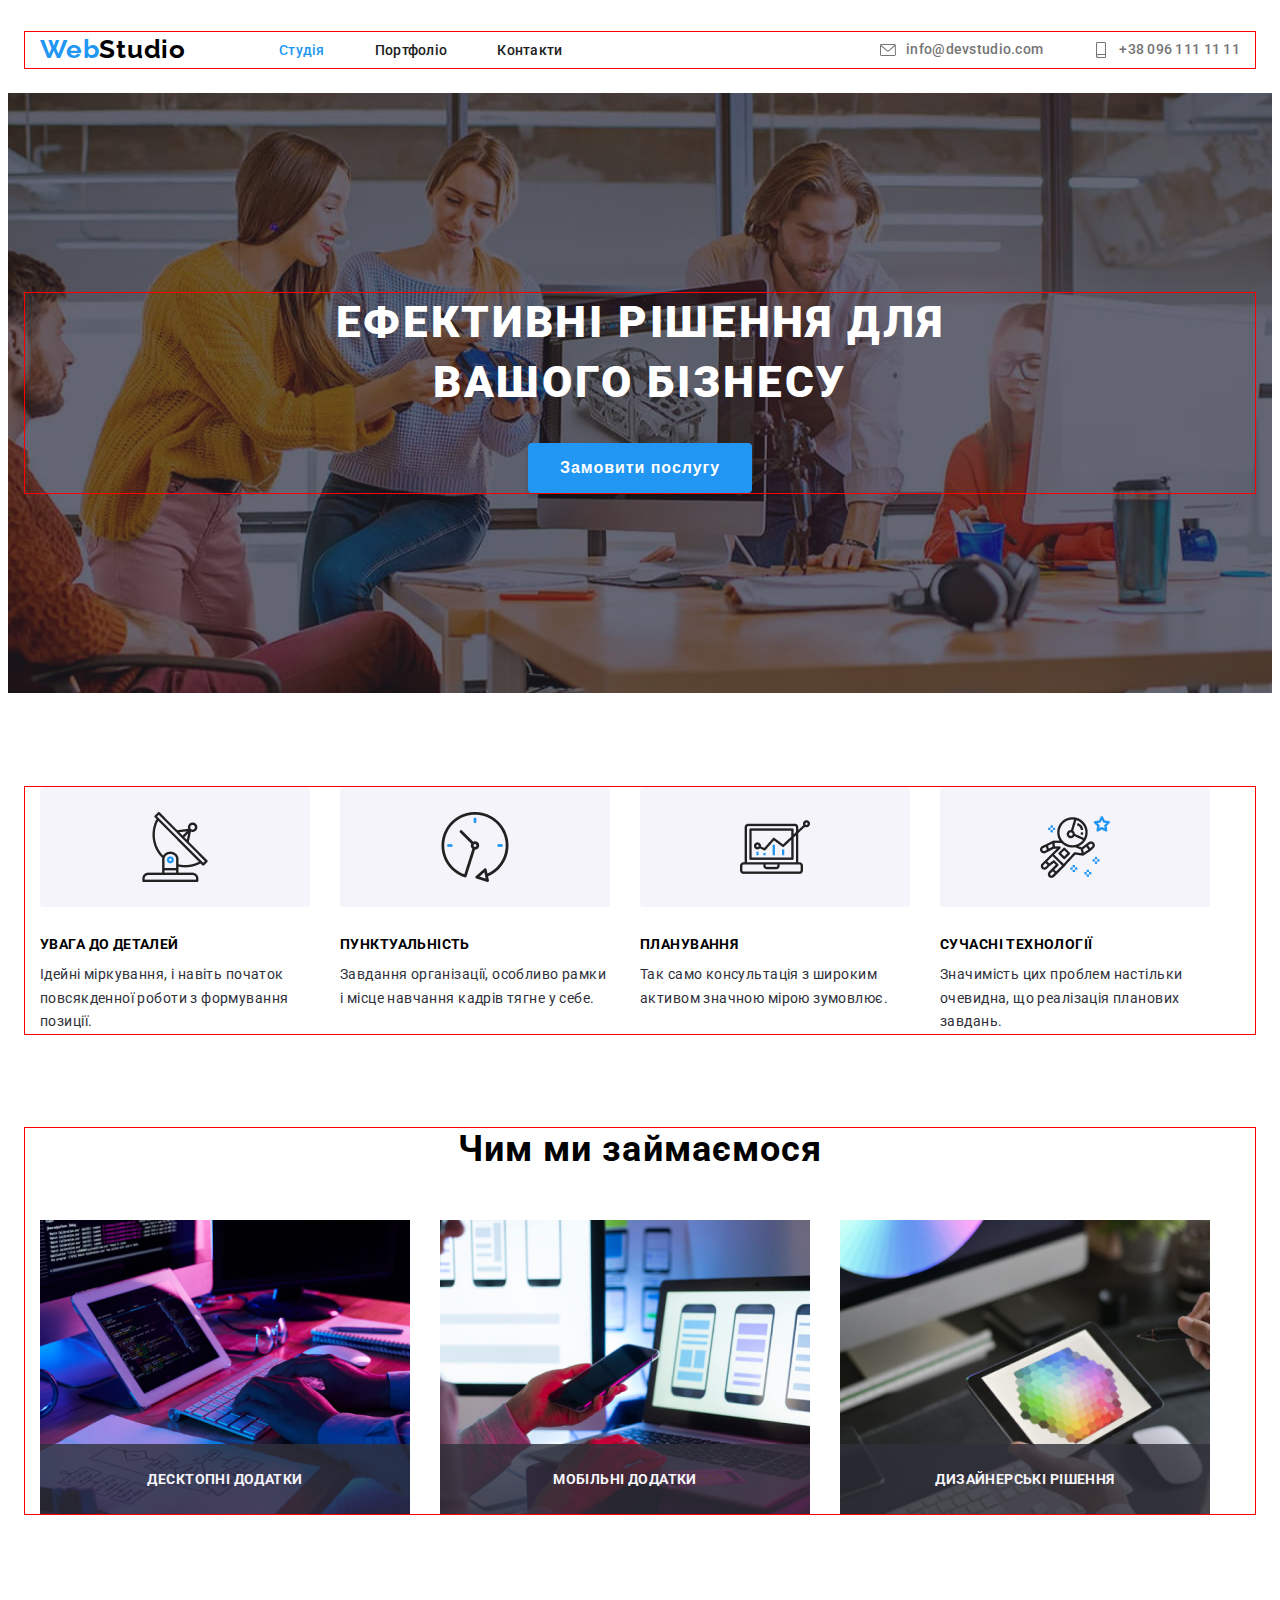
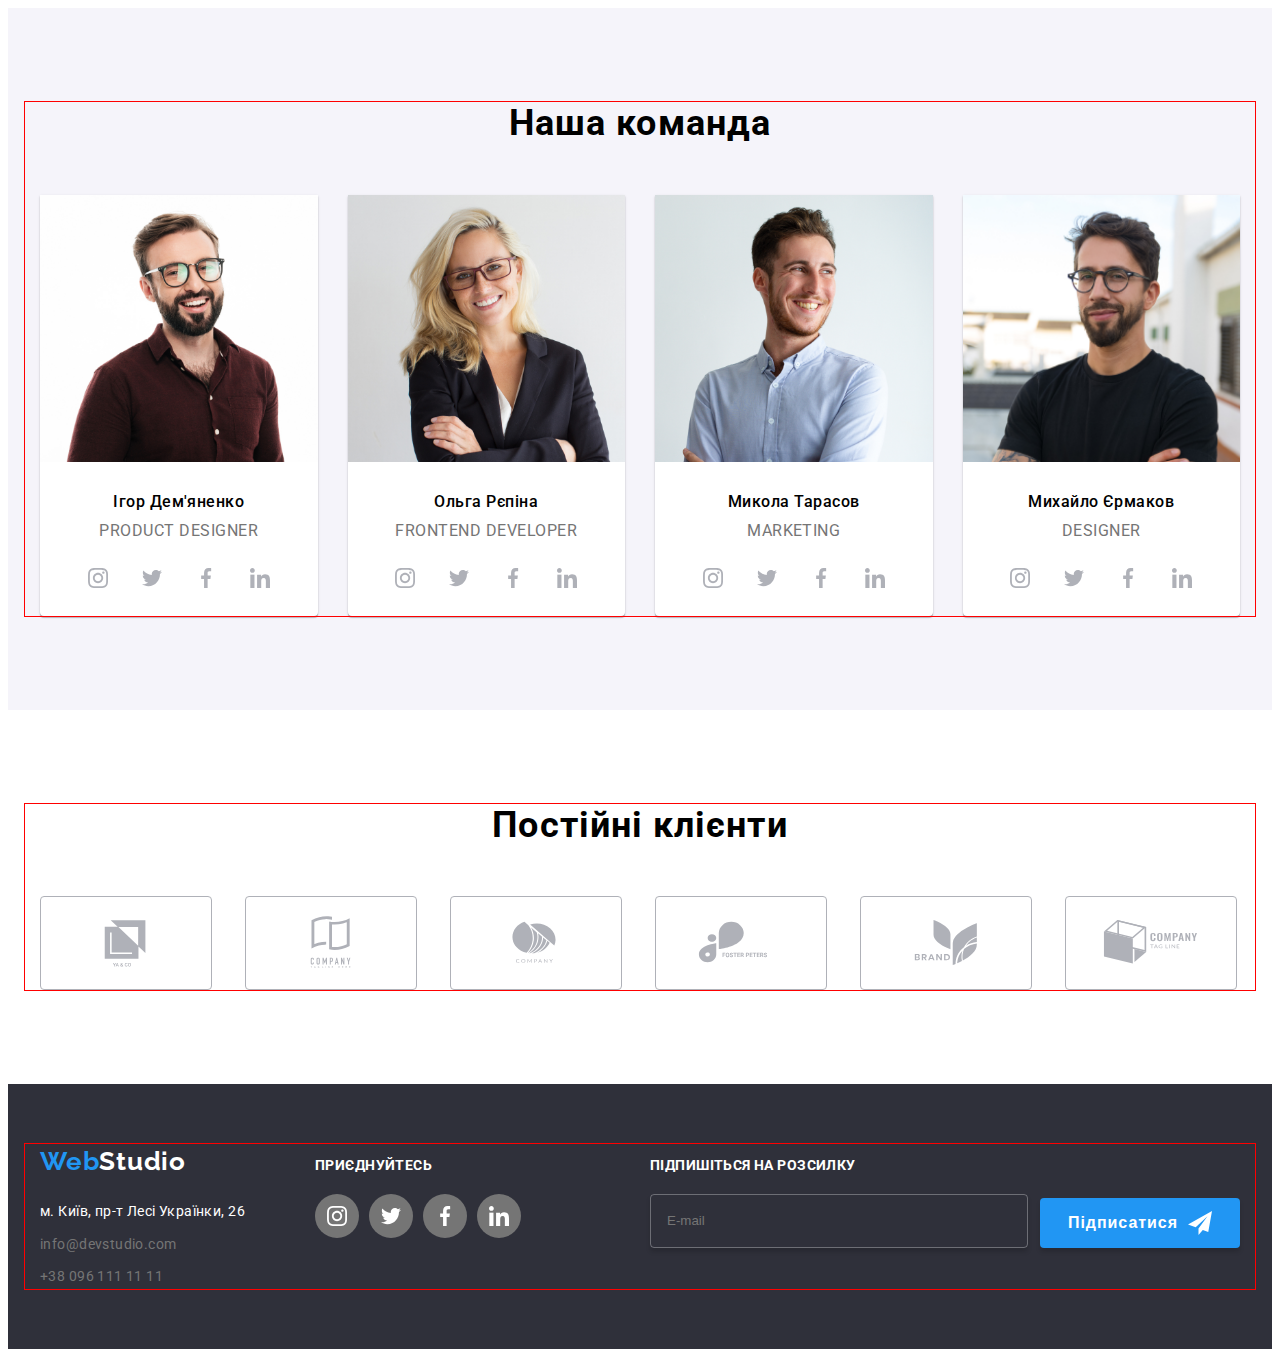
==== commit fe09a91c: "mega fix" ====
--- a/index.html
+++ b/index.html
@@ -40,6 +40,7 @@
             <button type="button" class="decision__btn animate__animated animate__pulse" data-modal-open>Замовити послугу</button>
             </div>
         </section>
+        
         <!-- Ми -->
         <section class="about">
             <div class="container">
@@ -54,7 +55,7 @@
                 </li>
                 <li class="about__item">
                     <h2 class="about__title">ПЛАНУВАННЯ</h2>
-                    <p class="about-subtitle">Так само консультація з широким активом значною мірою зумовлює.</p>
+                    <p class="about__subtitle">Так само консультація з широким активом значною мірою зумовлює.</p>
                 </li>
                 <li class="about__item">
                     <h2 class="about__title">СУЧАСНІ ТЕХНОЛОГІЇ</h2>
@@ -63,6 +64,7 @@
             </ul>
         </div>
         </section>
+    
         <!-- Чим ми займаємося -->
         <section class="work">
             <div class="container">
@@ -83,6 +85,7 @@
             </ul>
         </div>
         </section>
+    
         <!-- Наша команда -->
         <section class="team">
             <div class="container">
@@ -286,10 +289,11 @@
                 </ul>
             </div>
         </section>
+    
     </main>
     <footer class="footer">
         <div class="container footer__container">
-        <div class="footer-address-box">
+        <div class="footer__address-box">
         <a href="./index.html" class="footer__logo"><span class="footer__web">Web</span><span class="footer__studio">Studio</span></a>
         <address class="footer__address">
         <ul class="footer-items">
@@ -349,41 +353,42 @@
         </div>
         </div>
     </footer>
+
     <div class="backdrop is-hidden" data-modal>
         <div class="modal">
-           <form class="modal-form">
-            <h2 class="modal-title">Залиште свої дані, ми вам передзвонимо</h2>
-            <label for="name" class="modal-signature">Ім'я</label>
-            <div  class="modal-wraper">
-                <input type="text" id="name" class="modal-input" required>
-            <svg class="modal-icon" >
+           <form class="modal__form">
+            <h2 class="modal__title">Залиште свої дані, ми вам передзвонимо</h2>
+            <label for="name" class="modal__signature">Ім'я</label>
+            <div  class="modal__wraper">
+                <input type="text" id="name" class="modal__input" required>
+            <svg class="modal__icon" >
                 <use href="./img/symbol-defs.svg#icon-modal-person"></use>
             </svg>
         </div >
-            <label for="phone" class="modal-signature">Телефон</label>
-           <div  class="modal-wraper">
-             <input type="tel" id="phone" class="modal-input" required pattern="^\+?3?8?(0\d{9})$" placeholder="+380XXXXXXXXX">
-            <svg class="modal-icon">
+            <label for="phone" class="modal__signature">Телефон</label>
+           <div  class="modal__wraper">
+             <input type="tel" id="phone" class="modal__input" required pattern="^\+?3?8?(0\d{9})$" placeholder="+380XXXXXXXXX">
+            <svg class="modal__icon">
                 <use href="./img/symbol-defs.svg#icon-modal-phone"></use>
             </svg>
         </div >
-            <label for="mail" class="modal-signature">Пошта</label>
-            <div  class="modal-wraper">
-            <input type="email" name="" id="mail" class="modal-input" required>
-            <svg class="modal-icon">
+            <label for="mail" class="modal__signature">Пошта</label>
+            <div  class="modal__wraper">
+            <input type="email" name="" id="mail" class="modal__input" required>
+            <svg class="modal__icon">
                 <use href="./img/symbol-defs.svg#icon-modal-envelope"></use>
             </svg>
         </div>           
-        <label for="com" class="modal-signature">Коментар</label>
-            <textarea name="" id="com" class="modal-com" placeholder="Введіть текст"></textarea>
-            <label class="modal-chek">
-                <input type="checkbox" class="chek-input" required> 
-                <span class="chek-span">Погоджуюся з розсилкою та приймаю</span> 
-                <a href="#" class="check-link"> Умови договору</a>
+        <label for="com" class="modal__signature">Коментар</label>
+            <textarea name="" id="com" class="modal__com" placeholder="Введіть текст"></textarea>
+            <label class="modal__chek">
+                <input type="checkbox" class="chek__input" required> 
+                <span class="chek__span">Погоджуюся з розсилкою та приймаю</span> 
+                <a href="#" class="check__link"> Умови договору</a>
             </label>
-            <button type="submit" class="modal-btn">Відправити</button>
+            <button type="submit" class="modal__btn">Відправити</button>
            </form> 
-                <button type="button" class="btn-close" data-modal-close><svg class="icon-close">
+                <button type="button" class="btn__close" data-modal-close><svg class="icon__close">
                     <use href="./img/symbol-defs.svg#icon-modal-close"></use>
                 </svg></button>
         </div>
--- a/style/main.min.css
+++ b/style/main.min.css
@@ -1 +1 @@
-h1,h2,h3,h4,h5,h6,p{margin:0}a{text-decoration:none}ul{list-style:none;margin:0;padding:0}img{display:block}body{font-family:"Roboto",sans-serif;box-sizing:border-box}.container{width:1200px;padding:0 15px;margin:0 auto}.header{padding-top:24px;padding-bottom:25px}.header__box{display:flex;align-items:center}.header__logo{margin-right:93px}.header__web{color:#2196f3;font-family:Raleway;font-size:26px;font-weight:700;line-height:1.38;letter-spacing:.78px}.header__studio{color:#000;font-family:Raleway;font-size:26px;font-weight:700;line-height:1.38;letter-spacing:.78px}.header__items{display:flex;gap:50px}.header__item{position:relative}.header__link{color:#212121;font-size:14px;font-weight:500;line-height:1.14;letter-spacing:.28px;transition:250ms cubic-bezier(0.4, 0, 0.2, 1)}.header__link::after{content:"";position:absolute;bottom:-33.7px;left:0;width:100%;height:4px;border-radius:2px;background:#2196f3;transition:250ms cubic-bezier(0.4, 0, 0.2, 1);opacity:0}.header__link:hover,.header__link:focus,.header__link:hover::after,.header__link:focus::after{outline:none;opacity:1;color:#2196f3}.header__list{display:flex;align-items:center;gap:50px;margin-left:auto}.header__contact{display:flex;gap:10px;color:#757575;font-size:14px;font-weight:500;line-height:1.14;letter-spacing:.28px;transition:.2s cubic-bezier(0.39, 0.575, 0.565, 1)}.header__contact:hover,.header__contact:focus{color:#2196f3;transition:250ms cubic-bezier(0.4, 0, 0.2, 1)}.header__contact:hover .header__img,.header__contact:focus .header__img{fill:#2196f3;transition:250ms cubic-bezier(0.4, 0, 0.2, 1)}.header__img{width:16px;height:12px;margin-top:auto;margin-bottom:auto;fill:#757575}.header__elem:nth-child(2) .header__img{height:16px}.current{color:#2196f3}.decision{text-align:center;background-image:linear-gradient(rgba(47, 48, 58, 0.4), rgba(47, 48, 58, 0.4)),url(../img/mechanical_office.jpg);background-repeat:no-repeat;background-position-x:center;background-size:cover;padding-top:200px;padding-bottom:200px}.decision__title{width:696px;color:#fff;text-align:center;font-size:44px;font-weight:900;line-height:1.36;letter-spacing:2.64px;text-transform:uppercase;margin-bottom:30px;margin-left:auto;margin-right:auto}.decision__btn{color:#fff;font-size:16px;font-weight:700;line-height:1.88;letter-spacing:.96px;border-radius:4px;background:#2196f3;box-shadow:0px 4px 4px 0px rgba(0,0,0,.15);padding-top:10px;padding-bottom:10px;padding-right:32px;padding-left:32px;border:none;transition:250ms cubic-bezier(0.4, 0, 0.2, 1);animation-iteration-count:infinite}.decision__btn:hover,.decision__btn:focus{background-color:#2f303a;color:#fff}.about{padding-top:94px;display:flex}.about__items{display:flex;gap:30px}.about__item:nth-child(1):before{content:"";width:270px;height:120px;flex-shrink:0;display:block;border-radius:4px;background-image:url(../img/antenna.png);background-repeat:no-repeat;background-position:center;background-color:#f5f4fa}.about__item:nth-child(2):before{content:"";width:270px;height:120px;flex-shrink:0;display:block;border-radius:4px;background-image:url(../img/clock.png);background-repeat:no-repeat;background-position:center;background-color:#f5f4fa}.about__item:nth-child(3):before{content:"";width:270px;height:120px;flex-shrink:0;display:block;border-radius:4px;background-image:url(../img/diagram.png);background-repeat:no-repeat;background-position:center;background-color:#f5f4fa}.about__item:nth-child(4):before{content:"";width:270px;height:120px;flex-shrink:0;display:block;border-radius:4px;background-image:url(../img/astronaut.png);background-repeat:no-repeat;background-position:center;background-color:#f5f4fa}.about__title{color:#000;font-size:14px;font-weight:700;line-height:1.14;letter-spacing:.42px;text-transform:uppercase;margin-bottom:10px;margin-top:30px}.about__subtitle{color:#2f303a;font-size:14px;font-weight:400;line-height:1.71;letter-spacing:.42px}.work{padding-top:94px;padding-bottom:94px}.work__title{color:#000;text-align:center;font-size:36px;font-weight:700;line-height:1.17;letter-spacing:1.08px;margin-bottom:50px}.work__items{display:flex;gap:30px}.work__item{position:relative}.work__img{width:370px;height:294px;flex-shrink:0}.work__text{display:flex;justify-content:center;align-items:center;position:absolute;bottom:0;width:370px;height:70px;background-color:rgba(47,48,58,.8);color:#f5f4fa;text-align:center;font-family:Roboto;font-size:14px;font-weight:700;line-height:1.14;letter-spacing:.42px;text-transform:uppercase}.team{padding-top:94px;padding-bottom:94px;background-color:#f5f4fa}.team__items{display:flex;gap:30px}.team__img{width:370px;height:294px;flex-shrink:0}.team__text{display:flex;justify-content:center;align-items:center;bottom:0;color:#2196f3;text-align:center;font-family:"Roboto";font-size:14px;font-weight:700;line-height:1.18;letter-spacing:.42px;text-transform:uppercase}.team__title{color:#000;text-align:center;font-size:36px;font-weight:700;line-height:1.17;letter-spacing:1.08px;margin-bottom:50px}.team__item{border-radius:0px 0px 4px 4px;box-shadow:0px 1px 3px 0px rgba(0,0,0,.12),0px 1px 1px 0px rgba(0,0,0,.14),0px 2px 1px 0px rgba(0,0,0,.2);background-color:#fff}.team__box__item{padding-top:30px;padding-bottom:16px;border-radius:0px 0px 4px 4px}.team__items{display:flex;flex-direction:row;gap:30px}.team__img{width:270px;height:260px;flex-shrink:0}.team__heading{color:#000;text-align:center;font-size:16px;font-weight:500;line-height:1.19;letter-spacing:.48px;padding-bottom:10px}.team__text{color:#757575;text-align:center;font-size:16px;font-weight:400;line-height:1.19;letter-spacing:.48px;padding-bottom:16px}.team__list{display:flex;justify-content:center;align-items:center;gap:10px}.team__element__link{display:flex;align-items:center;padding:12px 12px 12px 12px;background-color:#fff;border-radius:50%;transition:1s cubic-bezier(0.39, 0.575, 0.565, 1)}.team__element__link:hover,.team__element__link:focus{background-color:#2196f3;transition:250ms cubic-bezier(0.4, 0, 0.2, 1)}.team__element__link:hover .team__element__img,.team__element__link:focus .team__element__img{fill:#fff;transition:250ms cubic-bezier(0.4, 0, 0.2, 1)}.team__element__img{width:20px;height:20px;fill:#afb1b8;transition:.5s cubic-bezier(0.39, 0.575, 0.565, 1)}.team{padding-top:94px;padding-bottom:94px;background-color:#f5f4fa}.team__items{display:flex;gap:30px}.team__img{width:370px;height:294px;flex-shrink:0}.team__text{display:flex;justify-content:center;align-items:center;bottom:0;color:#2196f3;text-align:center;font-family:"Roboto";font-size:14px;font-weight:700;line-height:1.18;letter-spacing:.42px;text-transform:uppercase}.team__title{color:#000;text-align:center;font-size:36px;font-weight:700;line-height:1.17;letter-spacing:1.08px;margin-bottom:50px}.team__item{border-radius:0px 0px 4px 4px;box-shadow:0px 1px 3px 0px rgba(0,0,0,.12),0px 1px 1px 0px rgba(0,0,0,.14),0px 2px 1px 0px rgba(0,0,0,.2);background-color:#fff}.team__box__item{padding-top:30px;padding-bottom:16px;border-radius:0px 0px 4px 4px}.team__items{display:flex;flex-direction:row;gap:30px}.team__img{width:270px;height:260px;flex-shrink:0}.team__heading{color:#000;text-align:center;font-size:16px;font-weight:500;line-height:1.19;letter-spacing:.48px;padding-bottom:10px}.team__text{color:#757575;text-align:center;font-size:16px;font-weight:400;line-height:1.19;letter-spacing:.48px;padding-bottom:16px}.team__list{display:flex;justify-content:center;align-items:center;gap:10px}.team__element__link{display:flex;align-items:center;padding:12px 12px 12px 12px;background-color:#fff;border-radius:50%;transition:1s cubic-bezier(0.39, 0.575, 0.565, 1)}.team__element__link:hover,.team__element__link:focus{background-color:#2196f3;transition:250ms cubic-bezier(0.4, 0, 0.2, 1)}.team__element__link:hover .team__element__img,.team__element__link:focus .team__element__img{fill:#fff;transition:250ms cubic-bezier(0.4, 0, 0.2, 1)}.team__element__img{width:20px;height:20px;fill:#afb1b8;transition:.5s cubic-bezier(0.39, 0.575, 0.565, 1)}.clients{padding-top:94px;padding-bottom:94px}.clients__title{color:#000;text-align:center;font-size:36px;font-weight:700;line-height:1.17;letter-spacing:1.08px;margin-bottom:50px}.clients__items{display:flex;justify-content:space-between}.clients__link{display:flex;align-items:center;justify-content:center;border-radius:4px;border:1px solid #afb1b8;width:170px;height:92px;fill:#afb1b8;transition:.5s cubic-bezier(0.39, 0.575, 0.565, 1)}.clients__link:hover,.clients__link:focus{fill:#2196f3;border:1px solid #2196f3;transition:250ms cubic-bezier(0.4, 0, 0.2, 1)}.clients__img{width:106px;height:60px}.footer{background-color:#2f303a;padding-top:60px;padding-bottom:60px}.footer__container{align-items:baseline}.footer__address{color:#fff;font-size:14px;font-weight:400;line-height:1.69;letter-spacing:.42px;margin-right:70px}.footer__items{margin-top:20px}.footer__item{margin-bottom:9px;font-style:normal}.footer__item:last-child{margin-bottom:0px}.footer__link{color:#757575;font-size:14px;font-weight:400;line-height:1.71;letter-spacing:.42px}.footer__web{color:#2196f3;font-family:Raleway;font-size:26px;font-weight:700;line-height:1.38;letter-spacing:.78px}.footer__studio{color:#fff;font-family:Raleway;font-size:26px;font-weight:700;line-height:1.38;letter-spacing:.78px}.footer__title{color:#fff;font-size:14px;font-weight:700;line-height:1.14;letter-spacing:.42px;text-transform:uppercase;margin-bottom:20px}.footer__list{display:flex;gap:10px}.footer__element__link{display:flex;align-items:center;padding:12px 12px 12px 12px;background-color:#757575;border-radius:50%;transition:1s cubic-bezier(0.39, 0.575, 0.565, 1)}.footer__element__link:hover,.footer__element__link:focus{background-color:#2196f3;transition:250ms cubic-bezier(0.4, 0, 0.2, 1)}.footer__element__img{width:20px;height:20px;fill:#fff}.footer__mailing__signature{color:#fff;font-size:14px;font-weight:700;line-height:1.14;letter-spacing:.42px;text-transform:uppercase;margin-bottom:20px;display:block}.footer__mailing__form{display:flex}.footer__mailing__input{width:358px;height:50px;border-radius:4px;border:1px solid rgba(255,255,255,.3);background:rgba(33,150,243,0);box-shadow:0px 4px 4px 0px rgba(0,0,0,.15);padding-left:16px;margin-right:12px}.footer__mailing__input:focus{outline:none;transition:250ms cubic-bezier(0.4, 0, 0.2, 1)}.footer__mailing__btn{display:flex;justify-content:center;align-items:center;width:200px;height:50px;color:#fff;font-size:16px;font-weight:700;line-height:1.88;letter-spacing:.96px;border-radius:4px;background:#2196f3;box-shadow:0px 4px 4px 0px rgba(0,0,0,.15);border:none;margin-top:36px;transition:250ms cubic-bezier(0.4, 0, 0.2, 1)}.footer__mailing__btn:hover,.footer__mailing__btn:focus{outline:none;color:#fff;cursor:pointer;transition:250ms cubic-bezier(0.4, 0, 0.2, 1)}.footer__mailing__btn:hover__mailing__img,.footer__mailing__btn:focus__mailing__img{transition:250ms cubic-bezier(0.4, 0, 0.2, 1);fill:#fff}.footer>.container{display:flex;gap:70px}.footer__mailing__img{margin-left:10px;width:24px;height:24px;fill:#fff;transition:250ms cubic-bezier(0.4, 0, 0.2, 1)}.backdrop{position:fixed;top:0;left:0;right:0;bottom:0;display:flex;justify-content:center;align-items:center;opacity:1}.is-hidden{opacity:0;pointer-events:none}.modal{background-color:#fff;padding:40px;position:relative}.modal-title{color:#000;text-align:center;font-size:20px;font-weight:700;line-height:normal;letter-spacing:.6px;margin-bottom:12px}.modal-signature{color:#757575;font-size:12px;font-weight:400;line-height:normal;letter-spacing:.12px}.modal-input{width:448px;height:40px;display:block;margin-top:4px;border-radius:4px;border:1px solid rgba(33,33,33,.2);padding-left:50px;padding-right:30px}.modal-com{width:448px;height:120px;border-radius:4px;border:1px solid rgba(33,33,33,.2);resize:none;padding:12px 16px;color:rgba(117,117,117,.5);font-size:12px;font-weight:400;line-height:normal;letter-spacing:.12px;margin-bottom:20px;display:block}.modal-chek{display:flex;align-items:center;justify-content:center}.modal-wraper{position:relative}.chek-input{width:16px;height:15px}.modal-icon{width:15px;height:15px;fill:#444;position:absolute;top:11px;left:30px}.modal-input:hover,.modal-input:focus{border:none;outline:1px solid #2196f3;transition:250ms cubic-bezier(0.4, 0, 0.2, 1)}.modal-input:hover+.modal-icon,.modal-input:focus+.modal-icon{fill:#2196f3;transition:250ms cubic-bezier(0.4, 0, 0.2, 1)}.chek-span{color:#757575;font-size:14px;font-weight:400;line-height:24px;letter-spacing:.42px;margin-left:8px;margin-right:4px}.check-link{color:#2196f3;font-size:14px;font-weight:400;line-height:24px;letter-spacing:.42px;text-decoration-line:underline}.modal-btn{width:200px;height:50px;border-radius:4px;background:#2196f3;box-shadow:0px 4px 4px 0px rgba(0,0,0,.15);color:#fff;text-align:center;font-size:16px;font-weight:700;line-height:30px;letter-spacing:.96px;border:none;margin-top:30px;margin-left:auto;margin-right:auto;display:block}.modal-btn:active{background-color:#2f303a}.btn-close{width:40px;height:40px;border-radius:50%;display:flex;align-items:center;justify-content:center;background-color:rgba(0,0,0,0);position:absolute;right:10px;top:10px;border:none;outline:1px solid gray}.btn-close:hover,.btn-close:focus{transition:250ms cubic-bezier(0.4, 0, 0.2, 1)}.btn-close:hover .icon-close,.btn-close:focus .icon-close{fill:#2196f3;transition:250ms cubic-bezier(0.4, 0, 0.2, 1)}.icon-close{width:20px;height:20px;fill:#000}.goods{padding-top:94px;padding-bottom:50px;border-top:1px solid #ececec}.goods__btns{display:flex;justify-content:center;gap:8px;margin-bottom:50px}.goods__btns_:hover,.goods__btns_:focus{color:#fff;text-align:center;font-size:16px;font-weight:500;line-height:1.62;letter-spacing:.48px;border-radius:4px;background:#2196f3;box-shadow:0px 3px 1px 0px rgba(0,0,0,.1),0px 1px 2px 0px rgba(0,0,0,.08),0px 2px 2px 0px rgba(0,0,0,.12);transition:250ms cubic-bezier(0.4, 0, 0.2, 1)}.goods__btns_{color:#212121;text-align:center;font-size:16px;font-weight:500;line-height:1.62;letter-spacing:.48px;border-radius:4px;background:#f5f4fa;padding-top:6px;padding-bottom:6px;padding-right:25px;padding-left:25px;border:none;transition:.5s cubic-bezier(0.39, 0.575, 0.565, 1)}.goods__items{display:flex;flex-wrap:wrap;gap:30px}.goods__item{flex-basis:calc((100% - 60px)/3);transition:250ms cubic-bezier(0.4, 0, 0.2, 1)}.goods__item:hover .goods__opacity,.goods__item:focus .goods__opacity{opacity:1;transform:translateY(-294px)}.goods__item:hover,.goods__item:focus-within{box-shadow:0px 1px 1px 0px rgba(0,0,0,.12),0px 4px 4px rgba(0,0,0,.06),1px 4px 6px rgba(0,0,0,.16)}.goods__item:focus-within .goods__opacity{opacity:1}.goods__link:focus{outline:none}.goods__wrraper{position:relative;overflow:hidden}.goods__img{width:100%}.goods__opacity{background:rgba(33,150,243,.9);position:absolute;padding:63px 24px;top:294px;left:0px;transform:translateY(100%);transition:250ms cubic-bezier(0.4, 0, 0.2, 1)}.goods__opacity__text{color:#fff;font-size:18px;font-weight:400;line-height:1.56;letter-spacing:.54px}.goods__box{border:1px solid #ececec;border-top:none;width:370px;padding-right:24px;padding-left:24px;padding-top:20px;padding-bottom:20px}.goods__caption{color:#000;font-size:16px;font-weight:700;line-height:1.88;letter-spacing:.48px;margin-bottom:4px}.goods__text{color:#757575;font-size:16px;font-weight:400;line-height:1.88;letter-spacing:.48px}/*# sourceMappingURL=main.min.css.map */+h1,h2,h3,h4,h5,h6,p{margin:0}a{text-decoration:none}ul{list-style:none;margin:0;padding:0}img{display:block;width:100%;max-width:100%;height:auto}body{font-family:"Roboto",sans-serif;box-sizing:border-box}.container{max-width:1200px;padding:0 15px;margin:0 auto;outline:solid 1px red}@media screen and (min-width: 480px){.container{width:480px}}@media screen and (min-width: 768px){.container{width:768px}}@media screen and (min-width: 1200px){.container{width:1200px}}.header{padding-top:16px;padding-bottom:16px}@media screen and (min-width: 768px){.header{padding-top:21px;padding-bottom:21px}}@media screen and (min-width: 1200px){.header{padding-top:24px;padding-bottom:25px}}.header__box{display:flex;align-items:center}.header__logo{margin-right:auto}@media screen and (min-width: 768px){.header__logo{margin-right:88px}}@media screen and (min-width: 1200px){.header__logo{margin-right:93px}}.header__web{color:#2196f3;font-family:Raleway;font-size:26px;font-weight:700;line-height:1.38;letter-spacing:.78px}.header__studio{color:#000;font-family:Raleway;font-size:26px;font-weight:700;line-height:1.38;letter-spacing:.78px}.header__nav{display:none}@media screen and (min-width: 768px){.header__nav{display:block}}.header__items{display:flex;gap:50px}.header__item{position:relative}.header__link{color:#212121;font-size:14px;font-weight:500;line-height:1.14;letter-spacing:.28px;transition:250ms cubic-bezier(0.4, 0, 0.2, 1)}.header__link::after{content:"";position:absolute;bottom:-33.7px;left:0;width:100%;height:4px;border-radius:2px;background:#2196f3;transition:250ms cubic-bezier(0.4, 0, 0.2, 1);opacity:0}.header__link:hover,.header__link:focus,.header__link:hover::after,.header__link:focus::after{outline:none;opacity:1;color:#2196f3}.header__list{display:none;margin-left:auto}@media screen and (min-width: 768px){.header__list{display:flex;flex-direction:column;gap:10px;align-items:start}}@media screen and (min-width: 1200px){.header__list{gap:50px;flex-direction:row;align-items:center}}.header__contact{display:flex;gap:10px;color:#757575;font-size:14px;font-weight:500;line-height:1.14;letter-spacing:.28px;transition:.2s cubic-bezier(0.39, 0.575, 0.565, 1)}.header__contact:hover,.header__contact:focus{color:#2196f3;transition:250ms cubic-bezier(0.4, 0, 0.2, 1)}.header__contact:hover .header__img,.header__contact:focus .header__img{fill:#2196f3;transition:250ms cubic-bezier(0.4, 0, 0.2, 1)}.header__img{width:16px;height:12px;margin-top:auto;margin-bottom:auto;fill:#757575}.header__elem:nth-child(2) .header__img{height:16px}.current{color:#2196f3}.decision{text-align:center;background-image:linear-gradient(rgba(47, 48, 58, 0.4), rgba(47, 48, 58, 0.4)),url(../img/mechanical_office.jpg);background-repeat:no-repeat;background-position-x:center;background-size:cover;padding-top:118px;padding-bottom:118px}@media screen and (min-width: 1200px){.decision{padding-top:200px;padding-bottom:200px}}.decision__title{width:100%;color:#fff;text-align:center;font-size:26px;font-weight:900;line-height:1.61;letter-spacing:1.56px;text-transform:uppercase;margin-bottom:30px;margin-left:auto;margin-right:auto}@media screen and (min-width: 768px){.decision__title{width:360px}}@media screen and (min-width: 1200px){.decision__title{font-size:44px;line-height:1.36;letter-spacing:2.64px;width:696px}}.decision__btn{color:#fff;font-size:16px;font-weight:700;line-height:1.88;letter-spacing:.96px;border-radius:4px;background:#2196f3;box-shadow:0px 4px 4px 0px rgba(0,0,0,.15);padding:10px 24px;border:none;transition:250ms cubic-bezier(0.4, 0, 0.2, 1);animation-iteration-count:infinite}.decision__btn:hover,.decision__btn:focus{background-color:#2f303a;color:#fff}@media screen and (min-width: 1200px){.decision__btn{padding:10px 32px}}.about{padding-top:60px;padding-bottom:60px}@media screen and (min-width: 1200px){.about{padding-top:94px;padding-bottom:0}}.about__items{display:flex;gap:30px;flex-wrap:wrap}.about__item::before{content:"";width:100%;height:120px;flex-shrink:0;display:block;border-radius:4px;background-image:url(../img/antenna.png);background-repeat:no-repeat;background-position:center;background-color:#f5f4fa}@media screen and (min-width: 480px){.about__item::before{width:450px}}@media screen and (min-width: 768px){.about__item::before{width:354px}}@media screen and (min-width: 1200px){.about__item::before{width:270px}}.about__item:nth-child(2):before{background-image:url(../img/clock.png)}.about__item:nth-child(3):before{background-image:url(../img/diagram.png)}.about__item:nth-child(4):before{background-image:url(../img/astronaut.png)}.about__title{color:#000;font-size:14px;font-weight:700;line-height:1.14;letter-spacing:.42px;text-transform:uppercase;margin-bottom:10px;margin-top:30px}.about__subtitle{color:#2f303a;font-size:14px;font-weight:400;line-height:1.71;letter-spacing:.42px;width:100%}@media screen and (min-width: 480px){.about__subtitle{width:450px}}@media screen and (min-width: 768px){.about__subtitle{width:354px}}@media screen and (min-width: 1200px){.about__subtitle{width:270px}}.work{display:none}@media screen and (min-width: 1200px){.work{display:block;padding-top:94px;padding-bottom:94px}}.work__title{color:#000;text-align:center;font-size:36px;font-weight:700;line-height:1.17;letter-spacing:1.08px;margin-bottom:50px}.work__items{display:flex;gap:30px}.work__item{position:relative}.work__img{width:370px;height:294px;flex-shrink:0}.work__text{display:flex;justify-content:center;align-items:center;position:absolute;bottom:0;width:370px;height:70px;background-color:rgba(47,48,58,.8);color:#f5f4fa;text-align:center;font-family:Roboto;font-size:14px;font-weight:700;line-height:1.14;letter-spacing:.42px;text-transform:uppercase}.team{padding-top:60px;padding-bottom:60px;background-color:#f5f4fa}@media screen and (min-width: 768px){.team{padding-top:60px;padding-bottom:60px}}@media screen and (min-width: 1200px){.team{padding-top:94px;padding-bottom:94px}}.team__items{display:flex;gap:30px;flex-wrap:wrap}.team__text{display:flex;justify-content:center;align-items:center;bottom:0;color:#2196f3;text-align:center;font-family:"Roboto";font-size:14px;font-weight:700;line-height:1.18;letter-spacing:.42px;text-transform:uppercase}.team__title{color:#000;text-align:center;font-size:36px;font-weight:700;line-height:1.17;letter-spacing:1.08px;margin-bottom:30px}@media screen and (min-width: 1200px){.team__title{margin-bottom:50px}}.team__item{border-radius:0px 0px 4px 4px;box-shadow:0px 1px 3px 0px rgba(0,0,0,.12),0px 1px 1px 0px rgba(0,0,0,.14),0px 2px 1px 0px rgba(0,0,0,.2);background-color:#fff;flex-basis:100%}@media screen and (min-width: 768px){.team__item{flex-basis:calc((100% - 30px)/2)}}@media screen and (min-width: 1200px){.team__item{flex-basis:calc((100% - 90px)/4)}}.team__img{background-color:red}.team__box__item{padding-top:30px;padding-bottom:16px;border-radius:0px 0px 4px 4px}.team__items{display:flex;flex-direction:row;gap:30px}.team__heading{color:#000;text-align:center;font-size:16px;font-weight:500;line-height:1.19;letter-spacing:.48px;padding-bottom:10px}.team__text{color:#757575;text-align:center;font-size:16px;font-weight:400;line-height:1.19;letter-spacing:.48px;padding-bottom:16px}.team__list{display:flex;justify-content:center;align-items:center;gap:10px}.team__element__link{display:flex;align-items:center;padding:12px 12px 12px 12px;background-color:#fff;border-radius:50%;transition:1s cubic-bezier(0.39, 0.575, 0.565, 1)}.team__element__link:hover,.team__element__link:focus{background-color:#2196f3;transition:250ms cubic-bezier(0.4, 0, 0.2, 1)}.team__element__link:hover .team__element__img,.team__element__link:focus .team__element__img{fill:#fff;transition:250ms cubic-bezier(0.4, 0, 0.2, 1)}.team__element__img{width:20px;height:20px;fill:#afb1b8;transition:.5s cubic-bezier(0.39, 0.575, 0.565, 1)}.team{padding-top:60px;padding-bottom:60px;background-color:#f5f4fa}@media screen and (min-width: 768px){.team{padding-top:60px;padding-bottom:60px}}@media screen and (min-width: 1200px){.team{padding-top:94px;padding-bottom:94px}}.team__items{display:flex;gap:30px;flex-wrap:wrap}.team__text{display:flex;justify-content:center;align-items:center;bottom:0;color:#2196f3;text-align:center;font-family:"Roboto";font-size:14px;font-weight:700;line-height:1.18;letter-spacing:.42px;text-transform:uppercase}.team__title{color:#000;text-align:center;font-size:36px;font-weight:700;line-height:1.17;letter-spacing:1.08px;margin-bottom:30px}@media screen and (min-width: 1200px){.team__title{margin-bottom:50px}}.team__item{border-radius:0px 0px 4px 4px;box-shadow:0px 1px 3px 0px rgba(0,0,0,.12),0px 1px 1px 0px rgba(0,0,0,.14),0px 2px 1px 0px rgba(0,0,0,.2);background-color:#fff;flex-basis:100%}@media screen and (min-width: 768px){.team__item{flex-basis:calc((100% - 30px)/2)}}@media screen and (min-width: 1200px){.team__item{flex-basis:calc((100% - 90px)/4)}}.team__img{background-color:red}.team__box__item{padding-top:30px;padding-bottom:16px;border-radius:0px 0px 4px 4px}.team__items{display:flex;flex-direction:row;gap:30px}.team__heading{color:#000;text-align:center;font-size:16px;font-weight:500;line-height:1.19;letter-spacing:.48px;padding-bottom:10px}.team__text{color:#757575;text-align:center;font-size:16px;font-weight:400;line-height:1.19;letter-spacing:.48px;padding-bottom:16px}.team__list{display:flex;justify-content:center;align-items:center;gap:10px}.team__element__link{display:flex;align-items:center;padding:12px 12px 12px 12px;background-color:#fff;border-radius:50%;transition:1s cubic-bezier(0.39, 0.575, 0.565, 1)}.team__element__link:hover,.team__element__link:focus{background-color:#2196f3;transition:250ms cubic-bezier(0.4, 0, 0.2, 1)}.team__element__link:hover .team__element__img,.team__element__link:focus .team__element__img{fill:#fff;transition:250ms cubic-bezier(0.4, 0, 0.2, 1)}.team__element__img{width:20px;height:20px;fill:#afb1b8;transition:.5s cubic-bezier(0.39, 0.575, 0.565, 1)}.clients{padding-top:60px;padding-bottom:60px}@media screen and (min-width: 1200px){.clients{padding-top:94px;padding-bottom:94px}}.clients__title{color:#000;text-align:center;font-size:36px;font-weight:700;line-height:1.17;letter-spacing:1.08px;margin-bottom:30px}@media screen and (min-width: 1200px){.clients__title{margin-bottom:50px}}.clients__items{display:flex;gap:30px;flex-wrap:wrap}.clients__item{flex-basis:calc((100% - 30px)/2)}@media screen and (min-width: 768px){.clients__item{flex-basis:calc((100% - 60px)/3)}}@media screen and (min-width: 1200px){.clients__item{flex-basis:calc((100% - 150px)/6)}}.clients__link{display:flex;align-items:center;justify-content:center;border-radius:4px;border:1px solid #afb1b8;width:100%;height:92px;fill:#afb1b8;transition:.5s cubic-bezier(0.39, 0.575, 0.565, 1)}.clients__link:hover,.clients__link:focus{fill:#2196f3;border:1px solid #2196f3;transition:250ms cubic-bezier(0.4, 0, 0.2, 1)}@media screen and (min-width: 480px){.clients__link{width:210px}}@media screen and (min-width: 768px){.clients__link{width:226px}}@media screen and (min-width: 1200px){.clients__link{width:170px}}.clients__img{width:106px;height:60px}.footer{background-color:#2f303a;padding-top:60px;padding-bottom:60px}.footer__container{align-items:baseline;display:flex;flex-wrap:wrap;justify-content:center;gap:60px}@media screen and (min-width: 768px){.footer__container{gap:0px}}.footer__address{color:#fff;font-size:14px;font-weight:400;line-height:1.69;letter-spacing:.42px}.footer__address-box{text-align:center}@media screen and (min-width: 768px){.footer__address-box{margin-right:165px}}@media screen and (min-width: 1200px){.footer__address-box{margin-right:70px;text-align:start}}.footer__items{margin-top:20px}.footer__item{margin-bottom:9px;font-style:normal}.footer__item:last-child{margin-bottom:0px}.footer__link{color:#757575;font-size:14px;font-weight:400;line-height:1.71;letter-spacing:.42px}.footer__logo{display:inline-block;margin-bottom:20px}.footer__web{color:#2196f3;font-family:Raleway;font-size:26px;font-weight:700;line-height:1.38;letter-spacing:.78px}.footer__studio{color:#fff;font-family:Raleway;font-size:26px;font-weight:700;line-height:1.38;letter-spacing:.78px}.footer__networks{text-align:center}@media screen and (min-width: 1200px){.footer__networks{text-align:start}}.footer__title{color:#fff;font-size:14px;font-weight:700;line-height:1.14;letter-spacing:.42px;text-transform:uppercase;margin-bottom:20px}.footer__list{display:flex;gap:10px}.footer__element__link{display:flex;align-items:center;padding:12px 12px 12px 12px;background-color:#757575;border-radius:50%;transition:1s cubic-bezier(0.39, 0.575, 0.565, 1)}.footer__element__link:hover,.footer__element__link:focus{background-color:#2196f3;transition:250ms cubic-bezier(0.4, 0, 0.2, 1)}.footer__element__img{width:20px;height:20px;fill:#fff}.footer__mailing{text-align:center}@media screen and (min-width: 768px){.footer__mailing{margin-top:60px}}@media screen and (min-width: 1200px){.footer__mailing{text-align:start;margin-left:auto;margin-top:0}}.footer__mailing__signature{color:#fff;font-size:14px;font-weight:700;line-height:1.14;letter-spacing:.42px;text-transform:uppercase;margin-bottom:20px;display:block}.footer__mailing__form{display:flex;flex-direction:column;gap:20px}@media screen and (min-width: 1200px){.footer__mailing__form{flex-direction:row;gap:12px;align-items:end}}.footer__mailing__input{width:100%;height:50px;border-radius:4px;border:1px solid rgba(255,255,255,.3);background:rgba(33,150,243,0);box-shadow:0px 4px 4px 0px rgba(0,0,0,.15);padding-left:16px}@media screen and (min-width: 480px){.footer__mailing__input{width:450px}}@media screen and (min-width: 1200px){.footer__mailing__input{width:358px}}.footer__mailing__input:focus{outline:none;transition:250ms cubic-bezier(0.4, 0, 0.2, 1)}.footer__mailing__btn{display:flex;justify-content:center;align-items:center;width:200px;height:50px;color:#fff;font-size:16px;font-weight:700;line-height:1.88;letter-spacing:.96px;border-radius:4px;background:#2196f3;box-shadow:0px 4px 4px 0px rgba(0,0,0,.15);border:none;transition:250ms cubic-bezier(0.4, 0, 0.2, 1);margin-left:auto;margin-right:auto}.footer__mailing__btn:hover,.footer__mailing__btn:focus{outline:none;color:#fff;cursor:pointer;transition:250ms cubic-bezier(0.4, 0, 0.2, 1)}.footer__mailing__btn:hover__mailing__img,.footer__mailing__btn:focus__mailing__img{transition:250ms cubic-bezier(0.4, 0, 0.2, 1);fill:#fff}.footer__mailing__img{margin-left:10px;width:24px;height:24px;fill:#fff;transition:250ms cubic-bezier(0.4, 0, 0.2, 1)}.backdrop{position:fixed;top:0;left:0;right:0;bottom:0;display:flex;justify-content:center;align-items:center;opacity:1}.is-hidden{opacity:0;pointer-events:none}.modal{background-color:#fff;padding:40px;position:relative}.modal__title{color:#000;text-align:center;font-size:20px;font-weight:700;line-height:normal;letter-spacing:.6px;margin-bottom:12px}.modal__signature{color:#757575;font-size:12px;font-weight:400;line-height:normal;letter-spacing:.12px}.modal__input{width:448px;height:40px;display:block;margin-top:4px;border-radius:4px;border:1px solid rgba(33,33,33,.2);padding-left:50px;padding-right:30px}.modal__com{width:448px;height:120px;border-radius:4px;border:1px solid rgba(33,33,33,.2);resize:none;padding:12px 16px;color:rgba(117,117,117,.5);font-size:12px;font-weight:400;line-height:normal;letter-spacing:.12px;margin-bottom:20px;display:block}.modal__chek{display:flex;align-items:center;justify-content:center}.modal__wraper{position:relative}.chek__input{width:16px;height:15px}.modal__icon{width:15px;height:15px;fill:#444;position:absolute;top:11px;left:30px}.modal__input:hover,.modal__input:focus{border:none;outline:1px solid #2196f3;transition:250ms cubic-bezier(0.4, 0, 0.2, 1)}.modal__input:hover+.modal__icon,.modal__input:focus+.modal__icon{fill:#2196f3;transition:250ms cubic-bezier(0.4, 0, 0.2, 1)}.chek__span{color:#757575;font-size:14px;font-weight:400;line-height:24px;letter-spacing:.42px;margin-left:8px;margin-right:4px}.check__link{color:#2196f3;font-size:14px;font-weight:400;line-height:24px;letter-spacing:.42px;text-decoration-line:underline}.modal__btn{width:200px;height:50px;border-radius:4px;background:#2196f3;box-shadow:0px 4px 4px 0px rgba(0,0,0,.15);color:#fff;text-align:center;font-size:16px;font-weight:700;line-height:30px;letter-spacing:.96px;border:none;margin-top:30px;margin-left:auto;margin-right:auto;display:block}.modal__btn:active{background-color:#2f303a}.btn__close{width:40px;height:40px;border-radius:50%;display:flex;align-items:center;justify-content:center;background-color:rgba(0,0,0,0);position:absolute;right:10px;top:10px;border:none;outline:1px solid gray}.btn__close:hover,.btn__close:focus{transition:250ms cubic-bezier(0.4, 0, 0.2, 1)}.btn__close:hover .icon__close,.btn__close:focus .icon__close{fill:#2196f3;transition:250ms cubic-bezier(0.4, 0, 0.2, 1)}.icon__close{width:20px;height:20px;fill:#000}.goods{padding-top:60px;padding-bottom:60px;border-top:1px solid #ececec}@media screen and (min-width: 1200px){.goods{padding-top:94px;padding-bottom:94px}}.goods__list{display:flex;justify-content:start;gap:8px;row-gap:15px;margin-bottom:40px;flex-wrap:wrap}@media screen and (min-width: 768px){.goods__list{justify-content:center}}@media screen and (min-width: 1200px){.goods__list{margin-bottom:50px}}.goods__btn{color:#212121;text-align:center;font-size:16px;font-weight:500;line-height:1.62;letter-spacing:.48px;border-radius:4px;background:#f5f4fa;padding-top:6px;padding-bottom:6px;padding-right:25px;padding-left:25px;border:none;transition:250ms cubic-bezier(0.4, 0, 0.2, 1)}.goods__btn:hover,.goods__btn:focus{color:#fff;text-align:center;font-size:16px;font-weight:500;line-height:1.62;letter-spacing:.48px;border-radius:4px;background:#2196f3;box-shadow:0px 3px 1px 0px rgba(0,0,0,.1),0px 1px 2px 0px rgba(0,0,0,.08),0px 2px 2px 0px rgba(0,0,0,.12)}.goods__items{display:flex;flex-wrap:wrap;gap:30px}.goods__item{flex-basis:100%;transition:250ms cubic-bezier(0.4, 0, 0.2, 1)}@media screen and (min-width: 768px){.goods__item{flex-basis:calc((100% - 30px)/2)}}@media screen and (min-width: 1200px){.goods__item{flex-basis:calc((100% - 60px)/3)}}.goods__item:hover,.goods__item:focus-within{box-shadow:0px 1px 1px 0px rgba(0,0,0,.12),0px 4px 4px rgba(0,0,0,.06),1px 4px 6px rgba(0,0,0,.16)}.goods:focus-within .goods__opacity{opacity:1}.goods__wrraper{position:relative;overflow:hidden}.goods__img{width:100%}.goods__opacity{background:rgba(33,150,243,.9);position:absolute;padding:63px 24px;top:0px;left:0px;transform:translateY(100%);transition:250ms cubic-bezier(0.4, 0, 0.2, 1);width:100%;height:100%}.goods__opacity__text{color:#fff;font-size:18px;font-weight:400;line-height:1.56;letter-spacing:.54px}.goods__box{border:1px solid #ececec;border-top:none;padding-right:24px;padding-left:24px;padding-top:20px;padding-bottom:20px}.goods__caption{color:#000;font-size:16px;font-weight:700;line-height:1.88;letter-spacing:.48px;margin-bottom:4px}.goods__text{color:#757575;font-size:16px;font-weight:400;line-height:1.88;letter-spacing:.48px}.goods__item:hover .goods__opacity,.goods__item:focus .goods__opacity{opacity:1;transform:translateY(0)}/*# sourceMappingURL=main.min.css.map */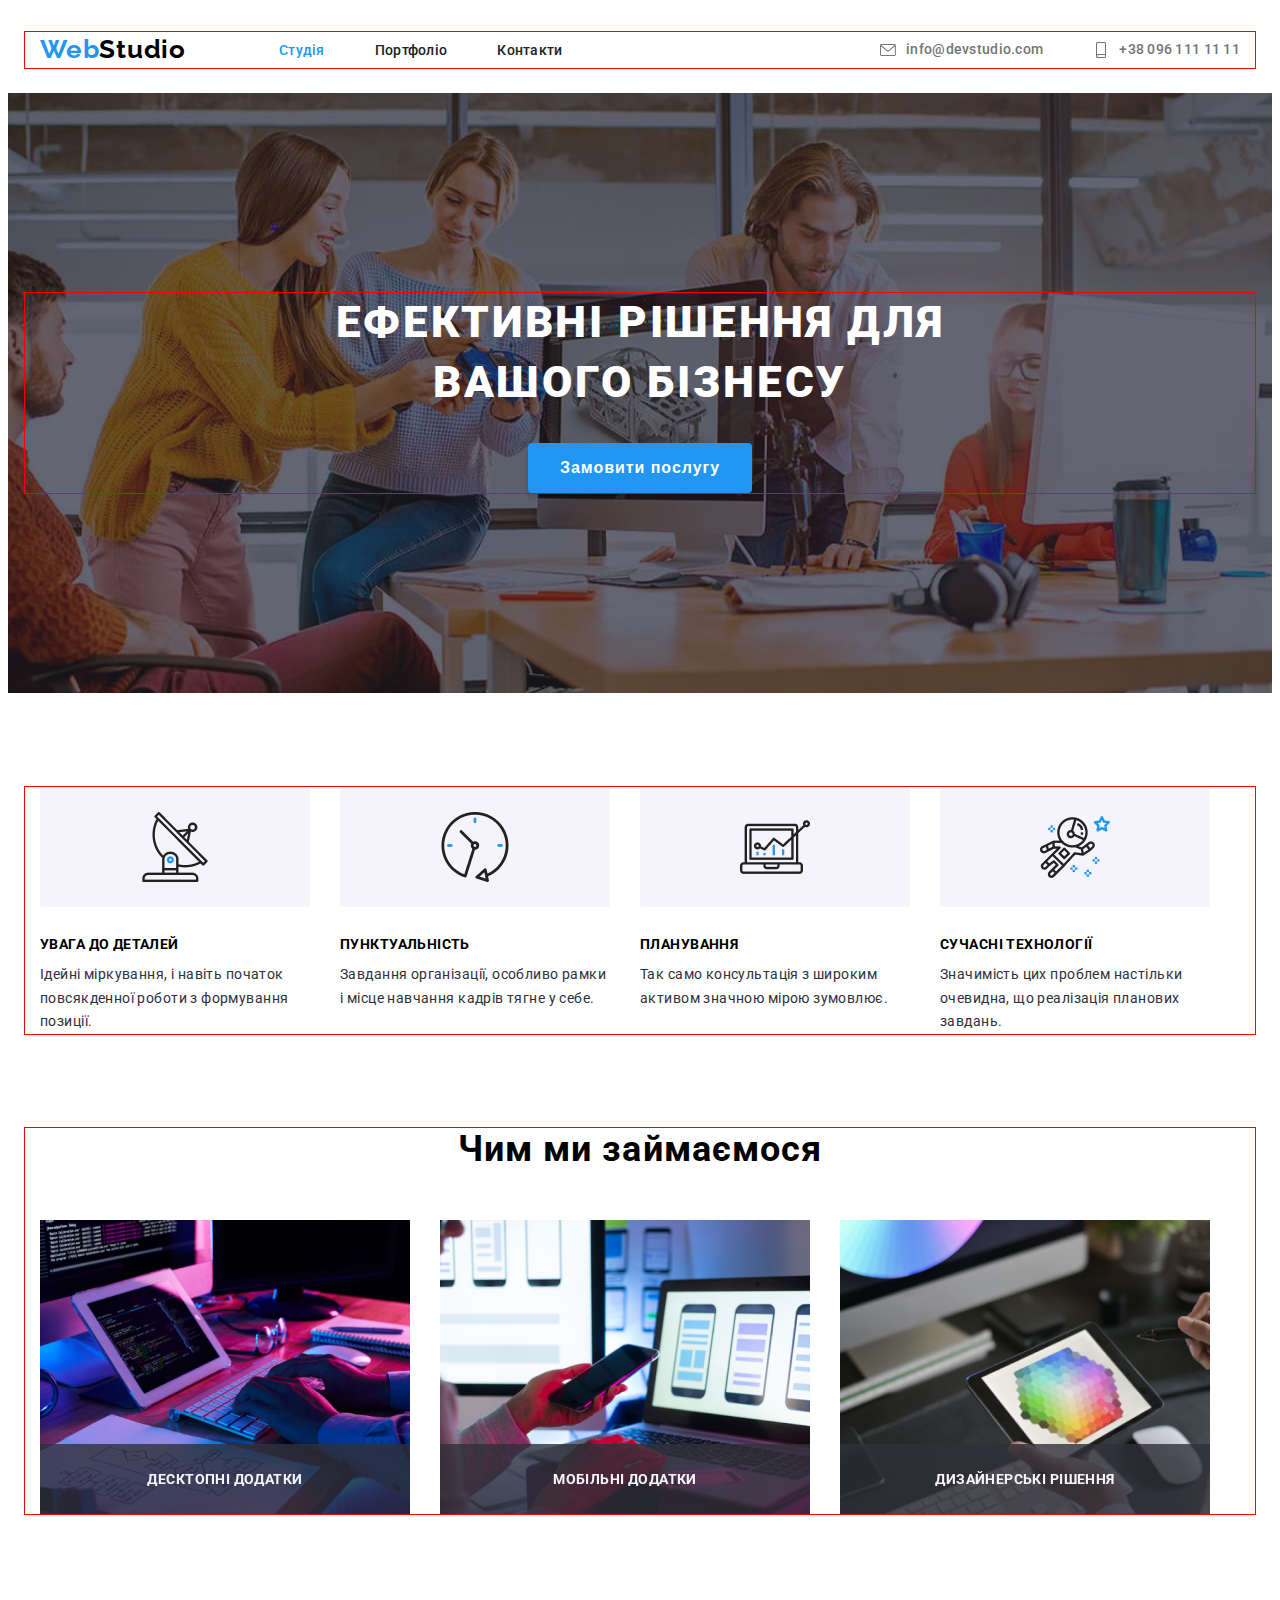
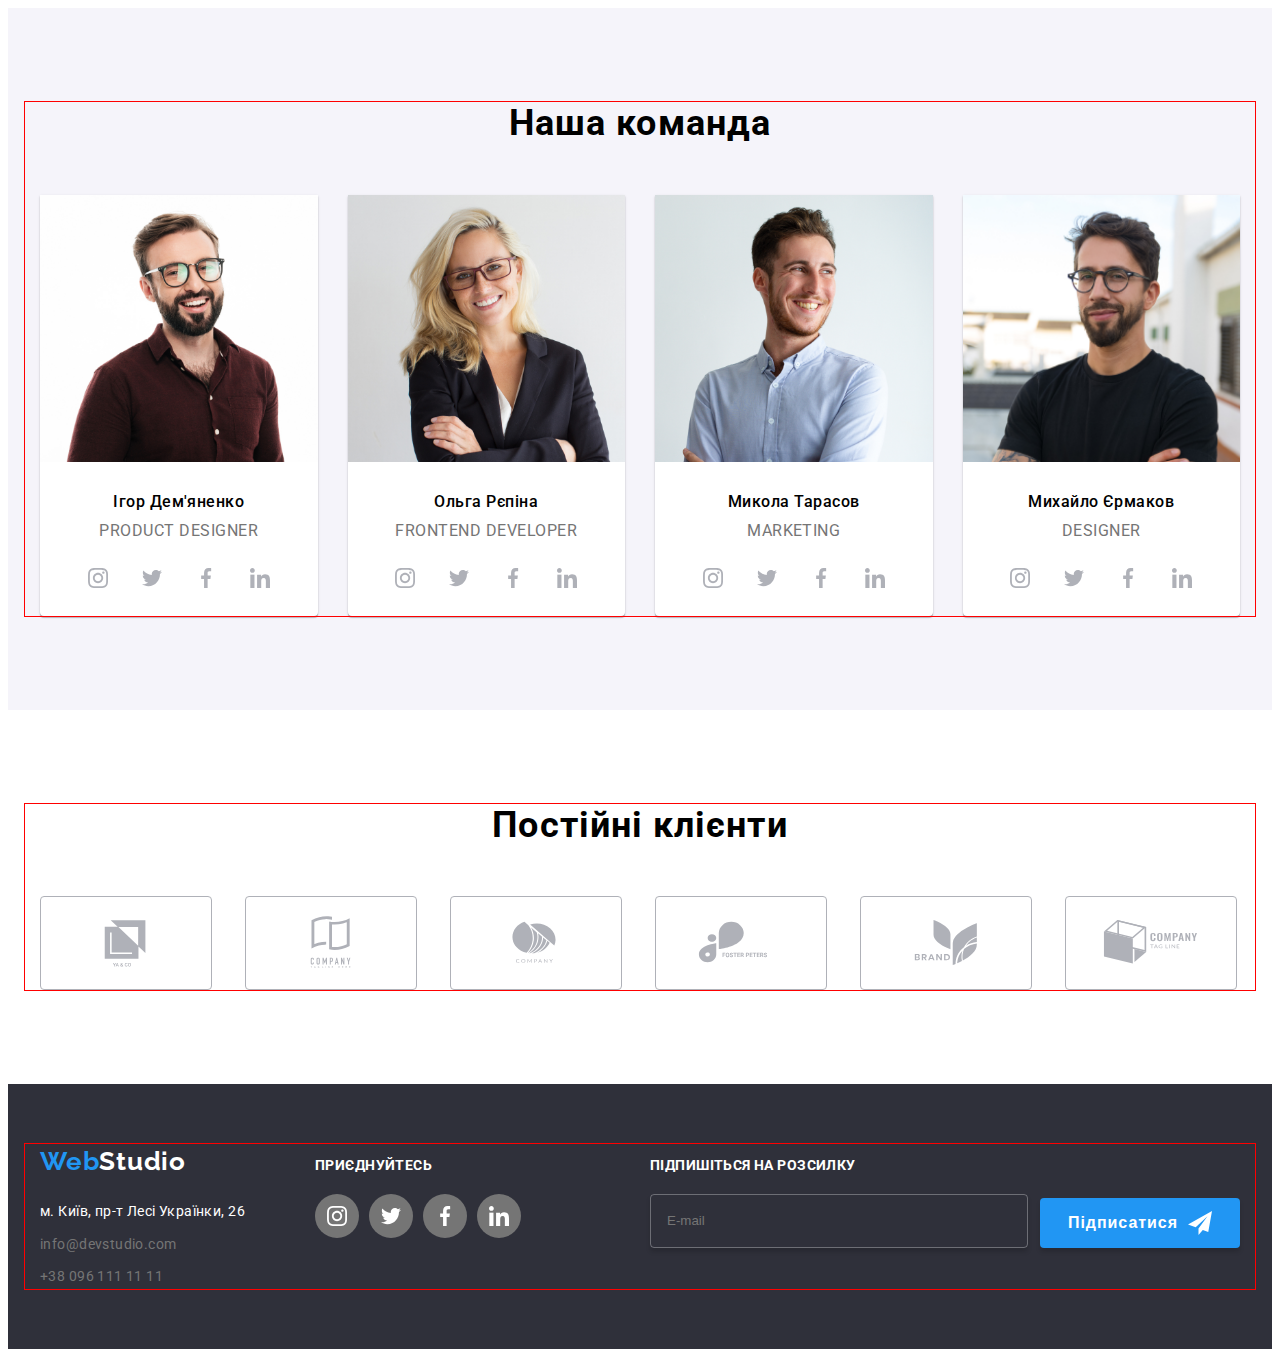
==== commit 777ceb26: "pon" ====
--- a/index.html
+++ b/index.html
@@ -15,6 +15,11 @@
     <header class="header">
         <div class="container header__box">
         <a href="./index.html" class="header__logo"><span class="header__web">Web</span><span class="header__studio">Studio</span></a>
+        <button class="header__button" data-modal-header-open>
+            <svg class="header__burger">
+                <use href="./img/symbol-defs.svg#icon-mobile-menu"></use>
+            </svg>
+        </button>
         <nav class="header__nav">
             <ul class="header__items">
                 <li class="header__item"><a href="./index.html" class="header__link current">Студія</a></li>
@@ -30,6 +35,50 @@
                 <use href="./img/symbol-defs.svg#icon-smartphone"></use>
             </svg><span class="roster-span">+38 096 111 11 11</span></a></li>
         </ul>
+        <div class="menu is-hidden" data-header-modal>
+            <button class="menu__button" data-modal-header-close>
+              <svg class="menu__close">
+                <use href="./img/symbol-defs.svg#icon-modal-close"></use>
+              </svg>
+            </button>
+            <ul class="menu__list">
+              <li class="menu__item">
+                <a href="./index.html" class="menu__link">Студія</a>
+              </li>
+              <li class="menu__item">
+                <a href="./pages/portfolio.html" class="menu__link">Портфоліо</a>
+              </li>
+              <li class="menu__item">
+                <a href="#" class="menu__link">Контакти</a>
+              </li>
+            </ul>
+            <ul class="menu__list-contact">
+              <li class="menu__item-contact">
+                <a href="tel:+380961111111" class="menu__contact-link"
+                  >+38 096 111 11 11</a
+                >
+              </li>
+              <li class="menu__item-contact">
+                <a href="mailto:info@devstudio.com" class="menu__contact-link"
+                  >info@devstudio.com</a
+                >
+              </li>
+            </ul>
+            <ul class="menu__list-social">
+              <li class="menu__item-social">
+                <a href="#" class="menu__link-social">Instagram</a>
+              </li>
+              <li class="menu__item-social">
+                <a href="#" class="menu__link-social">Twitter</a>
+              </li>
+              <li class="menu__item-social">
+                <a href="#" class="menu__link-social">Facebook</a>
+              </li>
+              <li class="menu__item-social">
+                <a href="#" class="menu__link-social">LinkedIn</a>
+              </li>
+            </ul>
+          </div>
         </div>
     </header>
     <main>
@@ -394,5 +443,6 @@
         </div>
     </div>
     <script src="./js/modal.js"></script>
+    <script src="./js/mobilemenu.js"></script>
 </body>
 </html>--- a/style/main.min.css
+++ b/style/main.min.css
@@ -1 +1 @@
-h1,h2,h3,h4,h5,h6,p{margin:0}a{text-decoration:none}ul{list-style:none;margin:0;padding:0}img{display:block;width:100%;max-width:100%;height:auto}body{font-family:"Roboto",sans-serif;box-sizing:border-box}.container{max-width:1200px;padding:0 15px;margin:0 auto;outline:solid 1px red}@media screen and (min-width: 480px){.container{width:480px}}@media screen and (min-width: 768px){.container{width:768px}}@media screen and (min-width: 1200px){.container{width:1200px}}.header{padding-top:16px;padding-bottom:16px}@media screen and (min-width: 768px){.header{padding-top:21px;padding-bottom:21px}}@media screen and (min-width: 1200px){.header{padding-top:24px;padding-bottom:25px}}.header__box{display:flex;align-items:center}.header__logo{margin-right:auto}@media screen and (min-width: 768px){.header__logo{margin-right:88px}}@media screen and (min-width: 1200px){.header__logo{margin-right:93px}}.header__web{color:#2196f3;font-family:Raleway;font-size:26px;font-weight:700;line-height:1.38;letter-spacing:.78px}.header__studio{color:#000;font-family:Raleway;font-size:26px;font-weight:700;line-height:1.38;letter-spacing:.78px}.header__nav{display:none}@media screen and (min-width: 768px){.header__nav{display:block}}.header__items{display:flex;gap:50px}.header__item{position:relative}.header__link{color:#212121;font-size:14px;font-weight:500;line-height:1.14;letter-spacing:.28px;transition:250ms cubic-bezier(0.4, 0, 0.2, 1)}.header__link::after{content:"";position:absolute;bottom:-33.7px;left:0;width:100%;height:4px;border-radius:2px;background:#2196f3;transition:250ms cubic-bezier(0.4, 0, 0.2, 1);opacity:0}.header__link:hover,.header__link:focus,.header__link:hover::after,.header__link:focus::after{outline:none;opacity:1;color:#2196f3}.header__list{display:none;margin-left:auto}@media screen and (min-width: 768px){.header__list{display:flex;flex-direction:column;gap:10px;align-items:start}}@media screen and (min-width: 1200px){.header__list{gap:50px;flex-direction:row;align-items:center}}.header__contact{display:flex;gap:10px;color:#757575;font-size:14px;font-weight:500;line-height:1.14;letter-spacing:.28px;transition:.2s cubic-bezier(0.39, 0.575, 0.565, 1)}.header__contact:hover,.header__contact:focus{color:#2196f3;transition:250ms cubic-bezier(0.4, 0, 0.2, 1)}.header__contact:hover .header__img,.header__contact:focus .header__img{fill:#2196f3;transition:250ms cubic-bezier(0.4, 0, 0.2, 1)}.header__img{width:16px;height:12px;margin-top:auto;margin-bottom:auto;fill:#757575}.header__elem:nth-child(2) .header__img{height:16px}.current{color:#2196f3}.decision{text-align:center;background-image:linear-gradient(rgba(47, 48, 58, 0.4), rgba(47, 48, 58, 0.4)),url(../img/mechanical_office.jpg);background-repeat:no-repeat;background-position-x:center;background-size:cover;padding-top:118px;padding-bottom:118px}@media screen and (min-width: 1200px){.decision{padding-top:200px;padding-bottom:200px}}.decision__title{width:100%;color:#fff;text-align:center;font-size:26px;font-weight:900;line-height:1.61;letter-spacing:1.56px;text-transform:uppercase;margin-bottom:30px;margin-left:auto;margin-right:auto}@media screen and (min-width: 768px){.decision__title{width:360px}}@media screen and (min-width: 1200px){.decision__title{font-size:44px;line-height:1.36;letter-spacing:2.64px;width:696px}}.decision__btn{color:#fff;font-size:16px;font-weight:700;line-height:1.88;letter-spacing:.96px;border-radius:4px;background:#2196f3;box-shadow:0px 4px 4px 0px rgba(0,0,0,.15);padding:10px 24px;border:none;transition:250ms cubic-bezier(0.4, 0, 0.2, 1);animation-iteration-count:infinite}.decision__btn:hover,.decision__btn:focus{background-color:#2f303a;color:#fff}@media screen and (min-width: 1200px){.decision__btn{padding:10px 32px}}.about{padding-top:60px;padding-bottom:60px}@media screen and (min-width: 1200px){.about{padding-top:94px;padding-bottom:0}}.about__items{display:flex;gap:30px;flex-wrap:wrap}.about__item::before{content:"";width:100%;height:120px;flex-shrink:0;display:block;border-radius:4px;background-image:url(../img/antenna.png);background-repeat:no-repeat;background-position:center;background-color:#f5f4fa}@media screen and (min-width: 480px){.about__item::before{width:450px}}@media screen and (min-width: 768px){.about__item::before{width:354px}}@media screen and (min-width: 1200px){.about__item::before{width:270px}}.about__item:nth-child(2):before{background-image:url(../img/clock.png)}.about__item:nth-child(3):before{background-image:url(../img/diagram.png)}.about__item:nth-child(4):before{background-image:url(../img/astronaut.png)}.about__title{color:#000;font-size:14px;font-weight:700;line-height:1.14;letter-spacing:.42px;text-transform:uppercase;margin-bottom:10px;margin-top:30px}.about__subtitle{color:#2f303a;font-size:14px;font-weight:400;line-height:1.71;letter-spacing:.42px;width:100%}@media screen and (min-width: 480px){.about__subtitle{width:450px}}@media screen and (min-width: 768px){.about__subtitle{width:354px}}@media screen and (min-width: 1200px){.about__subtitle{width:270px}}.work{display:none}@media screen and (min-width: 1200px){.work{display:block;padding-top:94px;padding-bottom:94px}}.work__title{color:#000;text-align:center;font-size:36px;font-weight:700;line-height:1.17;letter-spacing:1.08px;margin-bottom:50px}.work__items{display:flex;gap:30px}.work__item{position:relative}.work__img{width:370px;height:294px;flex-shrink:0}.work__text{display:flex;justify-content:center;align-items:center;position:absolute;bottom:0;width:370px;height:70px;background-color:rgba(47,48,58,.8);color:#f5f4fa;text-align:center;font-family:Roboto;font-size:14px;font-weight:700;line-height:1.14;letter-spacing:.42px;text-transform:uppercase}.team{padding-top:60px;padding-bottom:60px;background-color:#f5f4fa}@media screen and (min-width: 768px){.team{padding-top:60px;padding-bottom:60px}}@media screen and (min-width: 1200px){.team{padding-top:94px;padding-bottom:94px}}.team__items{display:flex;gap:30px;flex-wrap:wrap}.team__text{display:flex;justify-content:center;align-items:center;bottom:0;color:#2196f3;text-align:center;font-family:"Roboto";font-size:14px;font-weight:700;line-height:1.18;letter-spacing:.42px;text-transform:uppercase}.team__title{color:#000;text-align:center;font-size:36px;font-weight:700;line-height:1.17;letter-spacing:1.08px;margin-bottom:30px}@media screen and (min-width: 1200px){.team__title{margin-bottom:50px}}.team__item{border-radius:0px 0px 4px 4px;box-shadow:0px 1px 3px 0px rgba(0,0,0,.12),0px 1px 1px 0px rgba(0,0,0,.14),0px 2px 1px 0px rgba(0,0,0,.2);background-color:#fff;flex-basis:100%}@media screen and (min-width: 768px){.team__item{flex-basis:calc((100% - 30px)/2)}}@media screen and (min-width: 1200px){.team__item{flex-basis:calc((100% - 90px)/4)}}.team__img{background-color:red}.team__box__item{padding-top:30px;padding-bottom:16px;border-radius:0px 0px 4px 4px}.team__items{display:flex;flex-direction:row;gap:30px}.team__heading{color:#000;text-align:center;font-size:16px;font-weight:500;line-height:1.19;letter-spacing:.48px;padding-bottom:10px}.team__text{color:#757575;text-align:center;font-size:16px;font-weight:400;line-height:1.19;letter-spacing:.48px;padding-bottom:16px}.team__list{display:flex;justify-content:center;align-items:center;gap:10px}.team__element__link{display:flex;align-items:center;padding:12px 12px 12px 12px;background-color:#fff;border-radius:50%;transition:1s cubic-bezier(0.39, 0.575, 0.565, 1)}.team__element__link:hover,.team__element__link:focus{background-color:#2196f3;transition:250ms cubic-bezier(0.4, 0, 0.2, 1)}.team__element__link:hover .team__element__img,.team__element__link:focus .team__element__img{fill:#fff;transition:250ms cubic-bezier(0.4, 0, 0.2, 1)}.team__element__img{width:20px;height:20px;fill:#afb1b8;transition:.5s cubic-bezier(0.39, 0.575, 0.565, 1)}.team{padding-top:60px;padding-bottom:60px;background-color:#f5f4fa}@media screen and (min-width: 768px){.team{padding-top:60px;padding-bottom:60px}}@media screen and (min-width: 1200px){.team{padding-top:94px;padding-bottom:94px}}.team__items{display:flex;gap:30px;flex-wrap:wrap}.team__text{display:flex;justify-content:center;align-items:center;bottom:0;color:#2196f3;text-align:center;font-family:"Roboto";font-size:14px;font-weight:700;line-height:1.18;letter-spacing:.42px;text-transform:uppercase}.team__title{color:#000;text-align:center;font-size:36px;font-weight:700;line-height:1.17;letter-spacing:1.08px;margin-bottom:30px}@media screen and (min-width: 1200px){.team__title{margin-bottom:50px}}.team__item{border-radius:0px 0px 4px 4px;box-shadow:0px 1px 3px 0px rgba(0,0,0,.12),0px 1px 1px 0px rgba(0,0,0,.14),0px 2px 1px 0px rgba(0,0,0,.2);background-color:#fff;flex-basis:100%}@media screen and (min-width: 768px){.team__item{flex-basis:calc((100% - 30px)/2)}}@media screen and (min-width: 1200px){.team__item{flex-basis:calc((100% - 90px)/4)}}.team__img{background-color:red}.team__box__item{padding-top:30px;padding-bottom:16px;border-radius:0px 0px 4px 4px}.team__items{display:flex;flex-direction:row;gap:30px}.team__heading{color:#000;text-align:center;font-size:16px;font-weight:500;line-height:1.19;letter-spacing:.48px;padding-bottom:10px}.team__text{color:#757575;text-align:center;font-size:16px;font-weight:400;line-height:1.19;letter-spacing:.48px;padding-bottom:16px}.team__list{display:flex;justify-content:center;align-items:center;gap:10px}.team__element__link{display:flex;align-items:center;padding:12px 12px 12px 12px;background-color:#fff;border-radius:50%;transition:1s cubic-bezier(0.39, 0.575, 0.565, 1)}.team__element__link:hover,.team__element__link:focus{background-color:#2196f3;transition:250ms cubic-bezier(0.4, 0, 0.2, 1)}.team__element__link:hover .team__element__img,.team__element__link:focus .team__element__img{fill:#fff;transition:250ms cubic-bezier(0.4, 0, 0.2, 1)}.team__element__img{width:20px;height:20px;fill:#afb1b8;transition:.5s cubic-bezier(0.39, 0.575, 0.565, 1)}.clients{padding-top:60px;padding-bottom:60px}@media screen and (min-width: 1200px){.clients{padding-top:94px;padding-bottom:94px}}.clients__title{color:#000;text-align:center;font-size:36px;font-weight:700;line-height:1.17;letter-spacing:1.08px;margin-bottom:30px}@media screen and (min-width: 1200px){.clients__title{margin-bottom:50px}}.clients__items{display:flex;gap:30px;flex-wrap:wrap}.clients__item{flex-basis:calc((100% - 30px)/2)}@media screen and (min-width: 768px){.clients__item{flex-basis:calc((100% - 60px)/3)}}@media screen and (min-width: 1200px){.clients__item{flex-basis:calc((100% - 150px)/6)}}.clients__link{display:flex;align-items:center;justify-content:center;border-radius:4px;border:1px solid #afb1b8;width:100%;height:92px;fill:#afb1b8;transition:.5s cubic-bezier(0.39, 0.575, 0.565, 1)}.clients__link:hover,.clients__link:focus{fill:#2196f3;border:1px solid #2196f3;transition:250ms cubic-bezier(0.4, 0, 0.2, 1)}@media screen and (min-width: 480px){.clients__link{width:210px}}@media screen and (min-width: 768px){.clients__link{width:226px}}@media screen and (min-width: 1200px){.clients__link{width:170px}}.clients__img{width:106px;height:60px}.footer{background-color:#2f303a;padding-top:60px;padding-bottom:60px}.footer__container{align-items:baseline;display:flex;flex-wrap:wrap;justify-content:center;gap:60px}@media screen and (min-width: 768px){.footer__container{gap:0px}}.footer__address{color:#fff;font-size:14px;font-weight:400;line-height:1.69;letter-spacing:.42px}.footer__address-box{text-align:center}@media screen and (min-width: 768px){.footer__address-box{margin-right:165px}}@media screen and (min-width: 1200px){.footer__address-box{margin-right:70px;text-align:start}}.footer__items{margin-top:20px}.footer__item{margin-bottom:9px;font-style:normal}.footer__item:last-child{margin-bottom:0px}.footer__link{color:#757575;font-size:14px;font-weight:400;line-height:1.71;letter-spacing:.42px}.footer__logo{display:inline-block;margin-bottom:20px}.footer__web{color:#2196f3;font-family:Raleway;font-size:26px;font-weight:700;line-height:1.38;letter-spacing:.78px}.footer__studio{color:#fff;font-family:Raleway;font-size:26px;font-weight:700;line-height:1.38;letter-spacing:.78px}.footer__networks{text-align:center}@media screen and (min-width: 1200px){.footer__networks{text-align:start}}.footer__title{color:#fff;font-size:14px;font-weight:700;line-height:1.14;letter-spacing:.42px;text-transform:uppercase;margin-bottom:20px}.footer__list{display:flex;gap:10px}.footer__element__link{display:flex;align-items:center;padding:12px 12px 12px 12px;background-color:#757575;border-radius:50%;transition:1s cubic-bezier(0.39, 0.575, 0.565, 1)}.footer__element__link:hover,.footer__element__link:focus{background-color:#2196f3;transition:250ms cubic-bezier(0.4, 0, 0.2, 1)}.footer__element__img{width:20px;height:20px;fill:#fff}.footer__mailing{text-align:center}@media screen and (min-width: 768px){.footer__mailing{margin-top:60px}}@media screen and (min-width: 1200px){.footer__mailing{text-align:start;margin-left:auto;margin-top:0}}.footer__mailing__signature{color:#fff;font-size:14px;font-weight:700;line-height:1.14;letter-spacing:.42px;text-transform:uppercase;margin-bottom:20px;display:block}.footer__mailing__form{display:flex;flex-direction:column;gap:20px}@media screen and (min-width: 1200px){.footer__mailing__form{flex-direction:row;gap:12px;align-items:end}}.footer__mailing__input{width:100%;height:50px;border-radius:4px;border:1px solid rgba(255,255,255,.3);background:rgba(33,150,243,0);box-shadow:0px 4px 4px 0px rgba(0,0,0,.15);padding-left:16px}@media screen and (min-width: 480px){.footer__mailing__input{width:450px}}@media screen and (min-width: 1200px){.footer__mailing__input{width:358px}}.footer__mailing__input:focus{outline:none;transition:250ms cubic-bezier(0.4, 0, 0.2, 1)}.footer__mailing__btn{display:flex;justify-content:center;align-items:center;width:200px;height:50px;color:#fff;font-size:16px;font-weight:700;line-height:1.88;letter-spacing:.96px;border-radius:4px;background:#2196f3;box-shadow:0px 4px 4px 0px rgba(0,0,0,.15);border:none;transition:250ms cubic-bezier(0.4, 0, 0.2, 1);margin-left:auto;margin-right:auto}.footer__mailing__btn:hover,.footer__mailing__btn:focus{outline:none;color:#fff;cursor:pointer;transition:250ms cubic-bezier(0.4, 0, 0.2, 1)}.footer__mailing__btn:hover__mailing__img,.footer__mailing__btn:focus__mailing__img{transition:250ms cubic-bezier(0.4, 0, 0.2, 1);fill:#fff}.footer__mailing__img{margin-left:10px;width:24px;height:24px;fill:#fff;transition:250ms cubic-bezier(0.4, 0, 0.2, 1)}.backdrop{position:fixed;top:0;left:0;right:0;bottom:0;display:flex;justify-content:center;align-items:center;opacity:1}.is-hidden{opacity:0;pointer-events:none}.modal{background-color:#fff;padding:40px;position:relative}.modal__title{color:#000;text-align:center;font-size:20px;font-weight:700;line-height:normal;letter-spacing:.6px;margin-bottom:12px}.modal__signature{color:#757575;font-size:12px;font-weight:400;line-height:normal;letter-spacing:.12px}.modal__input{width:448px;height:40px;display:block;margin-top:4px;border-radius:4px;border:1px solid rgba(33,33,33,.2);padding-left:50px;padding-right:30px}.modal__com{width:448px;height:120px;border-radius:4px;border:1px solid rgba(33,33,33,.2);resize:none;padding:12px 16px;color:rgba(117,117,117,.5);font-size:12px;font-weight:400;line-height:normal;letter-spacing:.12px;margin-bottom:20px;display:block}.modal__chek{display:flex;align-items:center;justify-content:center}.modal__wraper{position:relative}.chek__input{width:16px;height:15px}.modal__icon{width:15px;height:15px;fill:#444;position:absolute;top:11px;left:30px}.modal__input:hover,.modal__input:focus{border:none;outline:1px solid #2196f3;transition:250ms cubic-bezier(0.4, 0, 0.2, 1)}.modal__input:hover+.modal__icon,.modal__input:focus+.modal__icon{fill:#2196f3;transition:250ms cubic-bezier(0.4, 0, 0.2, 1)}.chek__span{color:#757575;font-size:14px;font-weight:400;line-height:24px;letter-spacing:.42px;margin-left:8px;margin-right:4px}.check__link{color:#2196f3;font-size:14px;font-weight:400;line-height:24px;letter-spacing:.42px;text-decoration-line:underline}.modal__btn{width:200px;height:50px;border-radius:4px;background:#2196f3;box-shadow:0px 4px 4px 0px rgba(0,0,0,.15);color:#fff;text-align:center;font-size:16px;font-weight:700;line-height:30px;letter-spacing:.96px;border:none;margin-top:30px;margin-left:auto;margin-right:auto;display:block}.modal__btn:active{background-color:#2f303a}.btn__close{width:40px;height:40px;border-radius:50%;display:flex;align-items:center;justify-content:center;background-color:rgba(0,0,0,0);position:absolute;right:10px;top:10px;border:none;outline:1px solid gray}.btn__close:hover,.btn__close:focus{transition:250ms cubic-bezier(0.4, 0, 0.2, 1)}.btn__close:hover .icon__close,.btn__close:focus .icon__close{fill:#2196f3;transition:250ms cubic-bezier(0.4, 0, 0.2, 1)}.icon__close{width:20px;height:20px;fill:#000}.goods{padding-top:60px;padding-bottom:60px;border-top:1px solid #ececec}@media screen and (min-width: 1200px){.goods{padding-top:94px;padding-bottom:94px}}.goods__list{display:flex;justify-content:start;gap:8px;row-gap:15px;margin-bottom:40px;flex-wrap:wrap}@media screen and (min-width: 768px){.goods__list{justify-content:center}}@media screen and (min-width: 1200px){.goods__list{margin-bottom:50px}}.goods__btn{color:#212121;text-align:center;font-size:16px;font-weight:500;line-height:1.62;letter-spacing:.48px;border-radius:4px;background:#f5f4fa;padding-top:6px;padding-bottom:6px;padding-right:25px;padding-left:25px;border:none;transition:250ms cubic-bezier(0.4, 0, 0.2, 1)}.goods__btn:hover,.goods__btn:focus{color:#fff;text-align:center;font-size:16px;font-weight:500;line-height:1.62;letter-spacing:.48px;border-radius:4px;background:#2196f3;box-shadow:0px 3px 1px 0px rgba(0,0,0,.1),0px 1px 2px 0px rgba(0,0,0,.08),0px 2px 2px 0px rgba(0,0,0,.12)}.goods__items{display:flex;flex-wrap:wrap;gap:30px}.goods__item{flex-basis:100%;transition:250ms cubic-bezier(0.4, 0, 0.2, 1)}@media screen and (min-width: 768px){.goods__item{flex-basis:calc((100% - 30px)/2)}}@media screen and (min-width: 1200px){.goods__item{flex-basis:calc((100% - 60px)/3)}}.goods__item:hover,.goods__item:focus-within{box-shadow:0px 1px 1px 0px rgba(0,0,0,.12),0px 4px 4px rgba(0,0,0,.06),1px 4px 6px rgba(0,0,0,.16)}.goods:focus-within .goods__opacity{opacity:1}.goods__wrraper{position:relative;overflow:hidden}.goods__img{width:100%}.goods__opacity{background:rgba(33,150,243,.9);position:absolute;padding:63px 24px;top:0px;left:0px;transform:translateY(100%);transition:250ms cubic-bezier(0.4, 0, 0.2, 1);width:100%;height:100%}.goods__opacity__text{color:#fff;font-size:18px;font-weight:400;line-height:1.56;letter-spacing:.54px}.goods__box{border:1px solid #ececec;border-top:none;padding-right:24px;padding-left:24px;padding-top:20px;padding-bottom:20px}.goods__caption{color:#000;font-size:16px;font-weight:700;line-height:1.88;letter-spacing:.48px;margin-bottom:4px}.goods__text{color:#757575;font-size:16px;font-weight:400;line-height:1.88;letter-spacing:.48px}.goods__item:hover .goods__opacity,.goods__item:focus .goods__opacity{opacity:1;transform:translateY(0)}/*# sourceMappingURL=main.min.css.map */+h1,h2,h3,h4,h5,h6,p{margin:0}a{text-decoration:none}ul{list-style:none;margin:0;padding:0}img{display:block;width:100%;max-width:100%;height:auto}body{font-family:"Roboto",sans-serif;box-sizing:border-box}.container{max-width:1200px;padding:0 15px;margin:0 auto;outline:solid 1px red}@media screen and (min-width: 480px){.container{width:480px}}@media screen and (min-width: 768px){.container{width:768px}}@media screen and (min-width: 1200px){.container{width:1200px}}.header{padding-top:16px;padding-bottom:16px}@media screen and (min-width: 768px){.header{padding-top:21px;padding-bottom:21px}}@media screen and (min-width: 1200px){.header{padding-top:24px;padding-bottom:25px}}.header__box{display:flex;align-items:center}.header__logo{margin-right:auto}@media screen and (min-width: 768px){.header__logo{margin-right:88px}}@media screen and (min-width: 1200px){.header__logo{margin-right:93px}}.header__web{color:#2196f3;font-family:Raleway;font-size:26px;font-weight:700;line-height:1.38;letter-spacing:.78px}.header__studio{color:#000;font-family:Raleway;font-size:26px;font-weight:700;line-height:1.38;letter-spacing:.78px}.header__nav{display:none}@media screen and (min-width: 768px){.header__nav{display:block}}.header__items{display:flex;gap:50px}.header__item{position:relative}.header__link{color:#212121;font-size:14px;font-weight:500;line-height:1.14;letter-spacing:.28px;transition:250ms cubic-bezier(0.4, 0, 0.2, 1)}.header__link::after{content:"";position:absolute;bottom:-33.7px;left:0;width:100%;height:4px;border-radius:2px;background:#2196f3;transition:250ms cubic-bezier(0.4, 0, 0.2, 1);opacity:0}.header__link:hover,.header__link:focus,.header__link:hover::after,.header__link:focus::after{outline:none;opacity:1;color:#2196f3}.header__list{display:none;margin-left:auto}@media screen and (min-width: 768px){.header__list{display:flex;flex-direction:column;gap:10px;align-items:start}}@media screen and (min-width: 1200px){.header__list{gap:50px;flex-direction:row;align-items:center}}.header__contact{display:flex;gap:10px;color:#757575;font-size:14px;font-weight:500;line-height:1.14;letter-spacing:.28px;transition:.2s cubic-bezier(0.39, 0.575, 0.565, 1)}.header__contact:hover,.header__contact:focus{color:#2196f3;transition:250ms cubic-bezier(0.4, 0, 0.2, 1)}.header__contact:hover .header__img,.header__contact:focus .header__img{fill:#2196f3;transition:250ms cubic-bezier(0.4, 0, 0.2, 1)}.header__img{width:16px;height:12px;margin-top:auto;margin-bottom:auto;fill:#757575}.header__elem:nth-child(2) .header__img{height:16px}.current{color:#2196f3}.menu{width:100vw;height:100vh;top:0;left:0;position:fixed;background-color:#fff;box-shadow:0px 4px 8px 0px rgba(0,0,0,.04),0px 2px 4px 0px rgba(0,0,0,.08),0px 1px 3px 0px rgba(0,0,0,.16);padding-top:48px;padding-left:40px;padding-bottom:48px}.header__button{border:none;background:rgba(0,0,0,0);display:block}@media screen and (min-width: 768px){.header__button{display:none}}.header__burger{fill:#000;width:40px;height:40px}.menu__button{background:rgba(0,0,0,0);border:none;position:absolute;top:10px;right:15px}.menu__close{width:20px;height:20px}.menu__link{color:#000;gap:33px;font-family:Roboto;font-size:20px;font-style:normal;font-weight:500;line-height:normal;letter-spacing:.8px}.decision{text-align:center;background-image:linear-gradient(rgba(47, 48, 58, 0.4), rgba(47, 48, 58, 0.4)),url(../img/mechanical_office.jpg);background-repeat:no-repeat;background-position-x:center;background-size:cover;padding-top:118px;padding-bottom:118px}@media screen and (min-width: 1200px){.decision{padding-top:200px;padding-bottom:200px}}.decision__title{width:100%;color:#fff;text-align:center;font-size:26px;font-weight:900;line-height:1.61;letter-spacing:1.56px;text-transform:uppercase;margin-bottom:30px;margin-left:auto;margin-right:auto}@media screen and (min-width: 768px){.decision__title{width:360px}}@media screen and (min-width: 1200px){.decision__title{font-size:44px;line-height:1.36;letter-spacing:2.64px;width:696px}}.decision__btn{color:#fff;font-size:16px;font-weight:700;line-height:1.88;letter-spacing:.96px;border-radius:4px;background:#2196f3;box-shadow:0px 4px 4px 0px rgba(0,0,0,.15);padding:10px 24px;border:none;transition:250ms cubic-bezier(0.4, 0, 0.2, 1);animation-iteration-count:infinite}.decision__btn:hover,.decision__btn:focus{background-color:#2f303a;color:#fff}@media screen and (min-width: 1200px){.decision__btn{padding:10px 32px}}.about{padding-top:60px;padding-bottom:60px}@media screen and (min-width: 1200px){.about{padding-top:94px;padding-bottom:0}}.about__items{display:flex;gap:30px;flex-wrap:wrap}.about__item::before{content:"";width:100%;height:120px;flex-shrink:0;display:block;border-radius:4px;background-image:url(../img/antenna.png);background-repeat:no-repeat;background-position:center;background-color:#f5f4fa}@media screen and (min-width: 480px){.about__item::before{width:450px}}@media screen and (min-width: 768px){.about__item::before{width:354px}}@media screen and (min-width: 1200px){.about__item::before{width:270px}}.about__item:nth-child(2):before{background-image:url(../img/clock.png)}.about__item:nth-child(3):before{background-image:url(../img/diagram.png)}.about__item:nth-child(4):before{background-image:url(../img/astronaut.png)}.about__title{color:#000;font-size:14px;font-weight:700;line-height:1.14;letter-spacing:.42px;text-transform:uppercase;margin-bottom:10px;margin-top:30px}.about__subtitle{color:#2f303a;font-size:14px;font-weight:400;line-height:1.71;letter-spacing:.42px;width:100%}@media screen and (min-width: 480px){.about__subtitle{width:450px}}@media screen and (min-width: 768px){.about__subtitle{width:354px}}@media screen and (min-width: 1200px){.about__subtitle{width:270px}}.work{display:none}@media screen and (min-width: 1200px){.work{display:block;padding-top:94px;padding-bottom:94px}}.work__title{color:#000;text-align:center;font-size:36px;font-weight:700;line-height:1.17;letter-spacing:1.08px;margin-bottom:50px}.work__items{display:flex;gap:30px}.work__item{position:relative}.work__img{width:370px;height:294px;flex-shrink:0}.work__text{display:flex;justify-content:center;align-items:center;position:absolute;bottom:0;width:370px;height:70px;background-color:rgba(47,48,58,.8);color:#f5f4fa;text-align:center;font-family:Roboto;font-size:14px;font-weight:700;line-height:1.14;letter-spacing:.42px;text-transform:uppercase}.team{padding-top:60px;padding-bottom:60px;background-color:#f5f4fa}@media screen and (min-width: 768px){.team{padding-top:60px;padding-bottom:60px}}@media screen and (min-width: 1200px){.team{padding-top:94px;padding-bottom:94px}}.team__items{display:flex;gap:30px;flex-wrap:wrap}.team__text{display:flex;justify-content:center;align-items:center;bottom:0;color:#2196f3;text-align:center;font-family:"Roboto";font-size:14px;font-weight:700;line-height:1.18;letter-spacing:.42px;text-transform:uppercase}.team__title{color:#000;text-align:center;font-size:36px;font-weight:700;line-height:1.17;letter-spacing:1.08px;margin-bottom:30px}@media screen and (min-width: 1200px){.team__title{margin-bottom:50px}}.team__item{border-radius:0px 0px 4px 4px;box-shadow:0px 1px 3px 0px rgba(0,0,0,.12),0px 1px 1px 0px rgba(0,0,0,.14),0px 2px 1px 0px rgba(0,0,0,.2);background-color:#fff;flex-basis:100%}@media screen and (min-width: 768px){.team__item{flex-basis:calc((100% - 30px)/2)}}@media screen and (min-width: 1200px){.team__item{flex-basis:calc((100% - 90px)/4)}}.team__img{background-color:red}.team__box__item{padding-top:30px;padding-bottom:16px;border-radius:0px 0px 4px 4px}.team__items{display:flex;flex-direction:row;gap:30px}.team__heading{color:#000;text-align:center;font-size:16px;font-weight:500;line-height:1.19;letter-spacing:.48px;padding-bottom:10px}.team__text{color:#757575;text-align:center;font-size:16px;font-weight:400;line-height:1.19;letter-spacing:.48px;padding-bottom:16px}.team__list{display:flex;justify-content:center;align-items:center;gap:10px}.team__element__link{display:flex;align-items:center;padding:12px 12px 12px 12px;background-color:#fff;border-radius:50%;transition:1s cubic-bezier(0.39, 0.575, 0.565, 1)}.team__element__link:hover,.team__element__link:focus{background-color:#2196f3;transition:250ms cubic-bezier(0.4, 0, 0.2, 1)}.team__element__link:hover .team__element__img,.team__element__link:focus .team__element__img{fill:#fff;transition:250ms cubic-bezier(0.4, 0, 0.2, 1)}.team__element__img{width:20px;height:20px;fill:#afb1b8;transition:.5s cubic-bezier(0.39, 0.575, 0.565, 1)}.team{padding-top:60px;padding-bottom:60px;background-color:#f5f4fa}@media screen and (min-width: 768px){.team{padding-top:60px;padding-bottom:60px}}@media screen and (min-width: 1200px){.team{padding-top:94px;padding-bottom:94px}}.team__items{display:flex;gap:30px;flex-wrap:wrap}.team__text{display:flex;justify-content:center;align-items:center;bottom:0;color:#2196f3;text-align:center;font-family:"Roboto";font-size:14px;font-weight:700;line-height:1.18;letter-spacing:.42px;text-transform:uppercase}.team__title{color:#000;text-align:center;font-size:36px;font-weight:700;line-height:1.17;letter-spacing:1.08px;margin-bottom:30px}@media screen and (min-width: 1200px){.team__title{margin-bottom:50px}}.team__item{border-radius:0px 0px 4px 4px;box-shadow:0px 1px 3px 0px rgba(0,0,0,.12),0px 1px 1px 0px rgba(0,0,0,.14),0px 2px 1px 0px rgba(0,0,0,.2);background-color:#fff;flex-basis:100%}@media screen and (min-width: 768px){.team__item{flex-basis:calc((100% - 30px)/2)}}@media screen and (min-width: 1200px){.team__item{flex-basis:calc((100% - 90px)/4)}}.team__img{background-color:red}.team__box__item{padding-top:30px;padding-bottom:16px;border-radius:0px 0px 4px 4px}.team__items{display:flex;flex-direction:row;gap:30px}.team__heading{color:#000;text-align:center;font-size:16px;font-weight:500;line-height:1.19;letter-spacing:.48px;padding-bottom:10px}.team__text{color:#757575;text-align:center;font-size:16px;font-weight:400;line-height:1.19;letter-spacing:.48px;padding-bottom:16px}.team__list{display:flex;justify-content:center;align-items:center;gap:10px}.team__element__link{display:flex;align-items:center;padding:12px 12px 12px 12px;background-color:#fff;border-radius:50%;transition:1s cubic-bezier(0.39, 0.575, 0.565, 1)}.team__element__link:hover,.team__element__link:focus{background-color:#2196f3;transition:250ms cubic-bezier(0.4, 0, 0.2, 1)}.team__element__link:hover .team__element__img,.team__element__link:focus .team__element__img{fill:#fff;transition:250ms cubic-bezier(0.4, 0, 0.2, 1)}.team__element__img{width:20px;height:20px;fill:#afb1b8;transition:.5s cubic-bezier(0.39, 0.575, 0.565, 1)}.clients{padding-top:60px;padding-bottom:60px}@media screen and (min-width: 1200px){.clients{padding-top:94px;padding-bottom:94px}}.clients__title{color:#000;text-align:center;font-size:36px;font-weight:700;line-height:1.17;letter-spacing:1.08px;margin-bottom:30px}@media screen and (min-width: 1200px){.clients__title{margin-bottom:50px}}.clients__items{display:flex;gap:30px;flex-wrap:wrap}.clients__item{flex-basis:calc((100% - 30px)/2)}@media screen and (min-width: 768px){.clients__item{flex-basis:calc((100% - 60px)/3)}}@media screen and (min-width: 1200px){.clients__item{flex-basis:calc((100% - 150px)/6)}}.clients__link{display:flex;align-items:center;justify-content:center;border-radius:4px;border:1px solid #afb1b8;width:100%;height:92px;fill:#afb1b8;transition:.5s cubic-bezier(0.39, 0.575, 0.565, 1)}.clients__link:hover,.clients__link:focus{fill:#2196f3;border:1px solid #2196f3;transition:250ms cubic-bezier(0.4, 0, 0.2, 1)}@media screen and (min-width: 480px){.clients__link{width:210px}}@media screen and (min-width: 768px){.clients__link{width:226px}}@media screen and (min-width: 1200px){.clients__link{width:170px}}.clients__img{width:106px;height:60px}.footer{background-color:#2f303a;padding-top:60px;padding-bottom:60px}.footer__container{align-items:baseline;display:flex;flex-wrap:wrap;justify-content:center;gap:60px}@media screen and (min-width: 768px){.footer__container{gap:0px}}.footer__address{color:#fff;font-size:14px;font-weight:400;line-height:1.69;letter-spacing:.42px}.footer__address-box{text-align:center}@media screen and (min-width: 768px){.footer__address-box{margin-right:165px}}@media screen and (min-width: 1200px){.footer__address-box{margin-right:70px;text-align:start}}.footer__items{margin-top:20px}.footer__item{margin-bottom:9px;font-style:normal}.footer__item:last-child{margin-bottom:0px}.footer__link{color:#757575;font-size:14px;font-weight:400;line-height:1.71;letter-spacing:.42px}.footer__logo{display:inline-block;margin-bottom:20px}.footer__web{color:#2196f3;font-family:Raleway;font-size:26px;font-weight:700;line-height:1.38;letter-spacing:.78px}.footer__studio{color:#fff;font-family:Raleway;font-size:26px;font-weight:700;line-height:1.38;letter-spacing:.78px}.footer__networks{text-align:center}@media screen and (min-width: 1200px){.footer__networks{text-align:start}}.footer__title{color:#fff;font-size:14px;font-weight:700;line-height:1.14;letter-spacing:.42px;text-transform:uppercase;margin-bottom:20px}.footer__list{display:flex;gap:10px}.footer__element__link{display:flex;align-items:center;padding:12px 12px 12px 12px;background-color:#757575;border-radius:50%;transition:1s cubic-bezier(0.39, 0.575, 0.565, 1)}.footer__element__link:hover,.footer__element__link:focus{background-color:#2196f3;transition:250ms cubic-bezier(0.4, 0, 0.2, 1)}.footer__element__img{width:20px;height:20px;fill:#fff}.footer__mailing{text-align:center}@media screen and (min-width: 768px){.footer__mailing{margin-top:60px}}@media screen and (min-width: 1200px){.footer__mailing{text-align:start;margin-left:auto;margin-top:0}}.footer__mailing__signature{color:#fff;font-size:14px;font-weight:700;line-height:1.14;letter-spacing:.42px;text-transform:uppercase;margin-bottom:20px;display:block}.footer__mailing__form{display:flex;flex-direction:column;gap:20px}@media screen and (min-width: 1200px){.footer__mailing__form{flex-direction:row;gap:12px;align-items:end}}.footer__mailing__input{width:100%;height:50px;border-radius:4px;border:1px solid rgba(255,255,255,.3);background:rgba(33,150,243,0);box-shadow:0px 4px 4px 0px rgba(0,0,0,.15);padding-left:16px}@media screen and (min-width: 480px){.footer__mailing__input{width:450px}}@media screen and (min-width: 1200px){.footer__mailing__input{width:358px}}.footer__mailing__input:focus{outline:none;transition:250ms cubic-bezier(0.4, 0, 0.2, 1)}.footer__mailing__btn{display:flex;justify-content:center;align-items:center;width:200px;height:50px;color:#fff;font-size:16px;font-weight:700;line-height:1.88;letter-spacing:.96px;border-radius:4px;background:#2196f3;box-shadow:0px 4px 4px 0px rgba(0,0,0,.15);border:none;transition:250ms cubic-bezier(0.4, 0, 0.2, 1);margin-left:auto;margin-right:auto}.footer__mailing__btn:hover,.footer__mailing__btn:focus{outline:none;color:#fff;cursor:pointer;transition:250ms cubic-bezier(0.4, 0, 0.2, 1)}.footer__mailing__btn:hover__mailing__img,.footer__mailing__btn:focus__mailing__img{transition:250ms cubic-bezier(0.4, 0, 0.2, 1);fill:#fff}.footer__mailing__img{margin-left:10px;width:24px;height:24px;fill:#fff;transition:250ms cubic-bezier(0.4, 0, 0.2, 1)}.backdrop{position:fixed;top:0;left:0;right:0;bottom:0;display:flex;justify-content:center;align-items:center;opacity:1}.is-hidden{opacity:0;pointer-events:none}.modal{background-color:#fff;padding:40px;position:relative}.modal__title{color:#000;text-align:center;font-size:20px;font-weight:700;line-height:normal;letter-spacing:.6px;margin-bottom:12px}.modal__signature{color:#757575;font-size:12px;font-weight:400;line-height:normal;letter-spacing:.12px}.modal__input{width:448px;height:40px;display:block;margin-top:4px;border-radius:4px;border:1px solid rgba(33,33,33,.2);padding-left:50px;padding-right:30px}.modal__com{width:448px;height:120px;border-radius:4px;border:1px solid rgba(33,33,33,.2);resize:none;padding:12px 16px;color:rgba(117,117,117,.5);font-size:12px;font-weight:400;line-height:normal;letter-spacing:.12px;margin-bottom:20px;display:block}.modal__chek{display:flex;align-items:center;justify-content:center}.modal__wraper{position:relative}.chek__input{width:16px;height:15px}.modal__icon{width:15px;height:15px;fill:#444;position:absolute;top:11px;left:30px}.modal__input:hover,.modal__input:focus{border:none;outline:1px solid #2196f3;transition:250ms cubic-bezier(0.4, 0, 0.2, 1)}.modal__input:hover+.modal__icon,.modal__input:focus+.modal__icon{fill:#2196f3;transition:250ms cubic-bezier(0.4, 0, 0.2, 1)}.chek__span{color:#757575;font-size:14px;font-weight:400;line-height:24px;letter-spacing:.42px;margin-left:8px;margin-right:4px}.check__link{color:#2196f3;font-size:14px;font-weight:400;line-height:24px;letter-spacing:.42px;text-decoration-line:underline}.modal__btn{width:200px;height:50px;border-radius:4px;background:#2196f3;box-shadow:0px 4px 4px 0px rgba(0,0,0,.15);color:#fff;text-align:center;font-size:16px;font-weight:700;line-height:30px;letter-spacing:.96px;border:none;margin-top:30px;margin-left:auto;margin-right:auto;display:block}.modal__btn:active{background-color:#2f303a}.btn__close{width:40px;height:40px;border-radius:50%;display:flex;align-items:center;justify-content:center;background-color:rgba(0,0,0,0);position:absolute;right:10px;top:10px;border:none;outline:1px solid gray}.btn__close:hover,.btn__close:focus{transition:250ms cubic-bezier(0.4, 0, 0.2, 1)}.btn__close:hover .icon__close,.btn__close:focus .icon__close{fill:#2196f3;transition:250ms cubic-bezier(0.4, 0, 0.2, 1)}.icon__close{width:20px;height:20px;fill:#000}.goods{padding-top:60px;padding-bottom:60px;border-top:1px solid #ececec}@media screen and (min-width: 1200px){.goods{padding-top:94px;padding-bottom:94px}}.goods__list{display:flex;justify-content:start;gap:8px;row-gap:15px;margin-bottom:40px;flex-wrap:wrap}@media screen and (min-width: 768px){.goods__list{justify-content:center}}@media screen and (min-width: 1200px){.goods__list{margin-bottom:50px}}.goods__btn{color:#212121;text-align:center;font-size:16px;font-weight:500;line-height:1.62;letter-spacing:.48px;border-radius:4px;background:#f5f4fa;padding-top:6px;padding-bottom:6px;padding-right:25px;padding-left:25px;border:none;transition:250ms cubic-bezier(0.4, 0, 0.2, 1)}.goods__btn:hover,.goods__btn:focus{color:#fff;text-align:center;font-size:16px;font-weight:500;line-height:1.62;letter-spacing:.48px;border-radius:4px;background:#2196f3;box-shadow:0px 3px 1px 0px rgba(0,0,0,.1),0px 1px 2px 0px rgba(0,0,0,.08),0px 2px 2px 0px rgba(0,0,0,.12)}.goods__items{display:flex;flex-wrap:wrap;gap:30px}.goods__item{flex-basis:100%;transition:250ms cubic-bezier(0.4, 0, 0.2, 1)}@media screen and (min-width: 768px){.goods__item{flex-basis:calc((100% - 30px)/2)}}@media screen and (min-width: 1200px){.goods__item{flex-basis:calc((100% - 60px)/3)}}.goods__item:hover,.goods__item:focus-within{box-shadow:0px 1px 1px 0px rgba(0,0,0,.12),0px 4px 4px rgba(0,0,0,.06),1px 4px 6px rgba(0,0,0,.16)}.goods:focus-within .goods__opacity{opacity:1}.goods__wrraper{position:relative;overflow:hidden}.goods__img{width:100%}.goods__opacity{background:rgba(33,150,243,.9);position:absolute;padding:63px 24px;top:0px;left:0px;transform:translateY(100%);transition:250ms cubic-bezier(0.4, 0, 0.2, 1);width:100%;height:100%}.goods__opacity__text{color:#fff;font-size:18px;font-weight:400;line-height:1.56;letter-spacing:.54px}.goods__box{border:1px solid #ececec;border-top:none;padding-right:24px;padding-left:24px;padding-top:20px;padding-bottom:20px}.goods__caption{color:#000;font-size:16px;font-weight:700;line-height:1.88;letter-spacing:.48px;margin-bottom:4px}.goods__text{color:#757575;font-size:16px;font-weight:400;line-height:1.88;letter-spacing:.48px}.goods__item:hover .goods__opacity,.goods__item:focus .goods__opacity{opacity:1;transform:translateY(0)}/*# sourceMappingURL=main.min.css.map */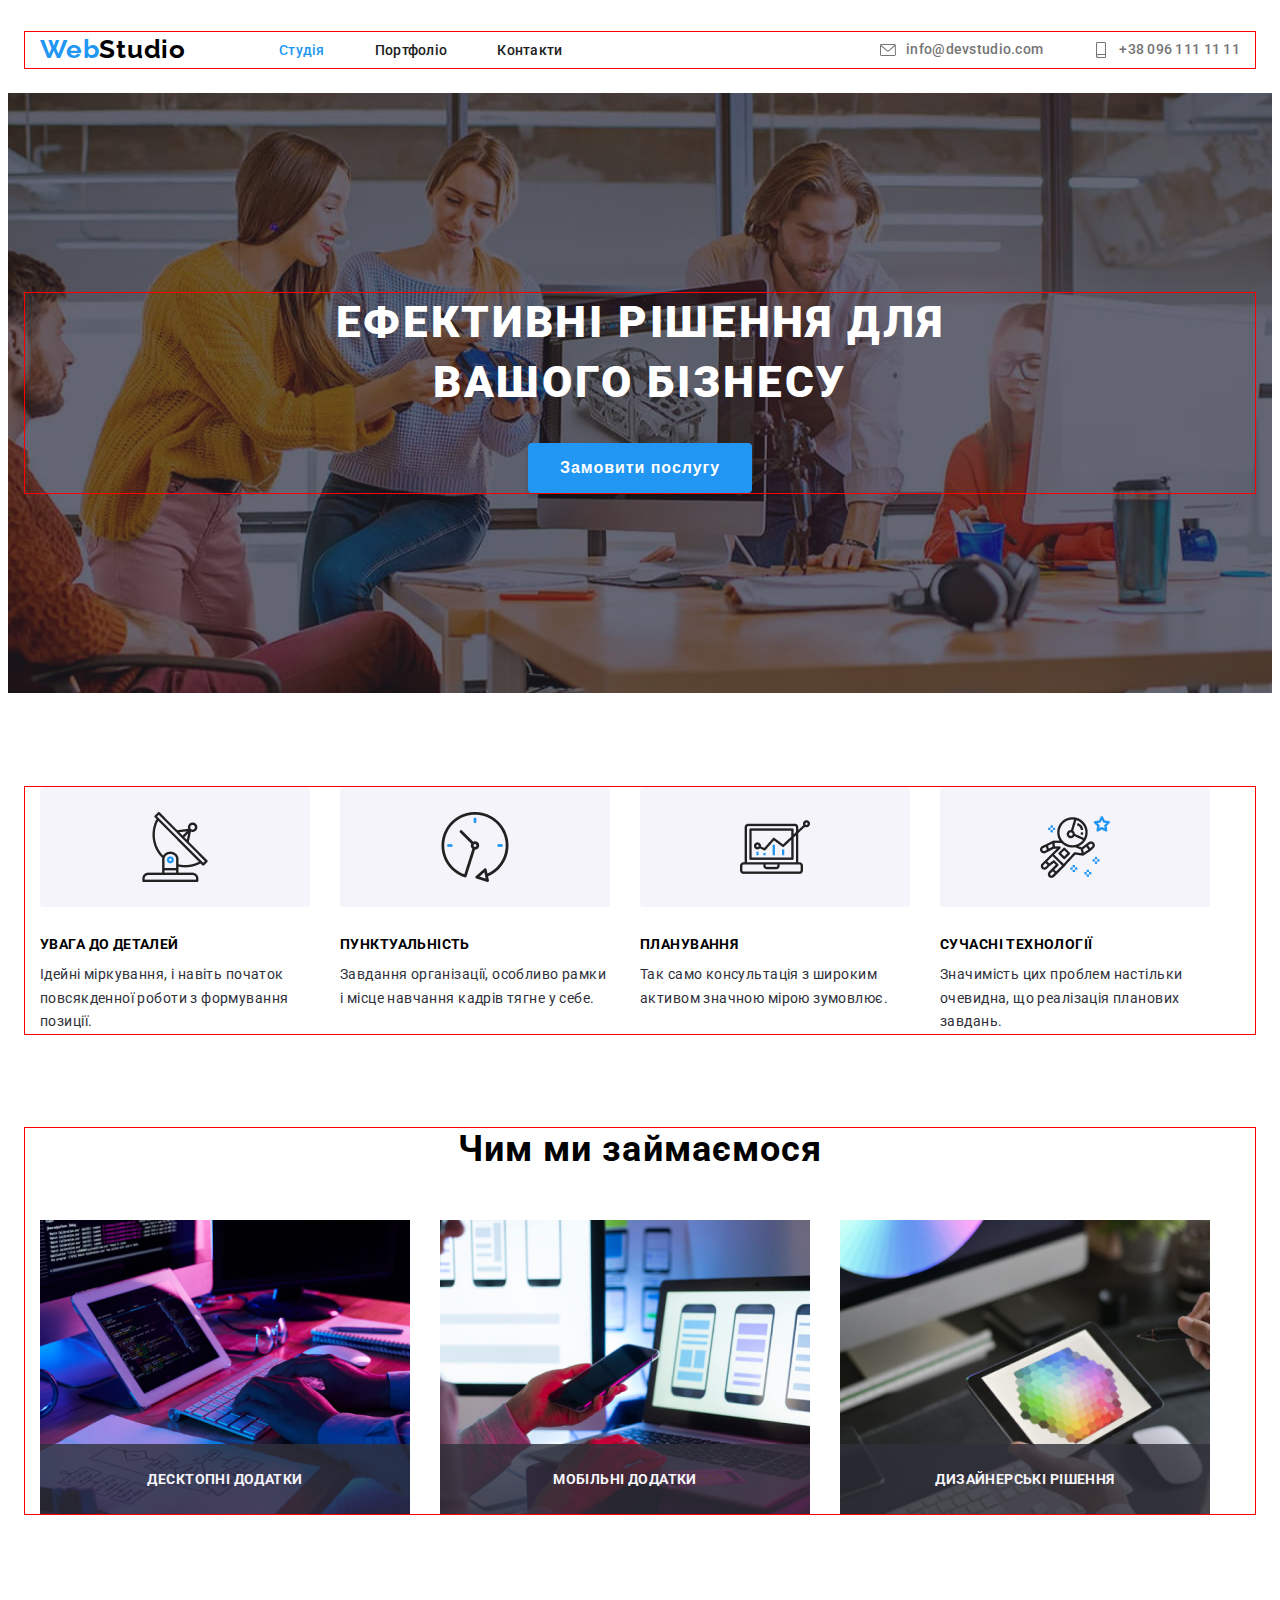
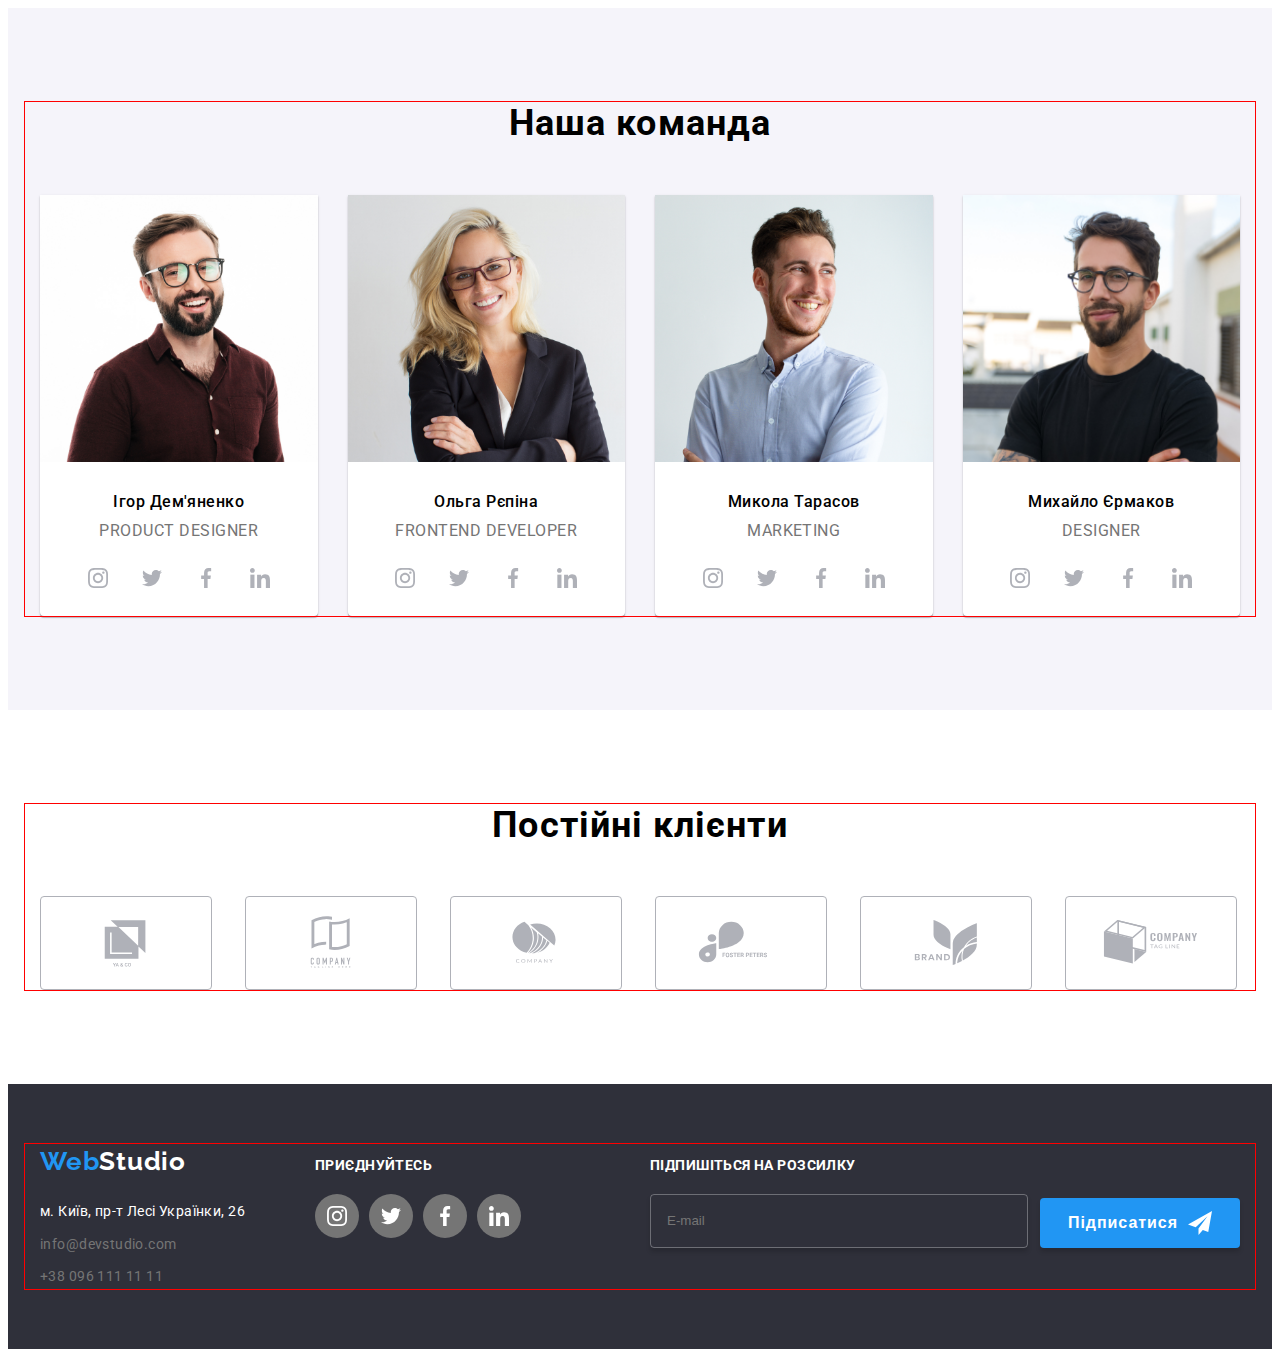
==== commit 966b2ee2: "pon" ====
--- a/index.html
+++ b/index.html
@@ -120,7 +120,10 @@
             <h2 class="work__title">Чим ми займаємося</h2>
             <ul class="work__items">
                 <li class="work__item">
+                    <picture>
+                        <source >
                     <img src="./img/cod.jpg" alt="Програмування" class="work__img">
+                    </picture>
                     <h2 class="work__text">Десктопні додатки</h2>
                 </li>
                 <li class="work__item">
--- a/style/main.min.css
+++ b/style/main.min.css
@@ -1 +1 @@
-h1,h2,h3,h4,h5,h6,p{margin:0}a{text-decoration:none}ul{list-style:none;margin:0;padding:0}img{display:block;width:100%;max-width:100%;height:auto}body{font-family:"Roboto",sans-serif;box-sizing:border-box}.container{max-width:1200px;padding:0 15px;margin:0 auto;outline:solid 1px red}@media screen and (min-width: 480px){.container{width:480px}}@media screen and (min-width: 768px){.container{width:768px}}@media screen and (min-width: 1200px){.container{width:1200px}}.header{padding-top:16px;padding-bottom:16px}@media screen and (min-width: 768px){.header{padding-top:21px;padding-bottom:21px}}@media screen and (min-width: 1200px){.header{padding-top:24px;padding-bottom:25px}}.header__box{display:flex;align-items:center}.header__logo{margin-right:auto}@media screen and (min-width: 768px){.header__logo{margin-right:88px}}@media screen and (min-width: 1200px){.header__logo{margin-right:93px}}.header__web{color:#2196f3;font-family:Raleway;font-size:26px;font-weight:700;line-height:1.38;letter-spacing:.78px}.header__studio{color:#000;font-family:Raleway;font-size:26px;font-weight:700;line-height:1.38;letter-spacing:.78px}.header__nav{display:none}@media screen and (min-width: 768px){.header__nav{display:block}}.header__items{display:flex;gap:50px}.header__item{position:relative}.header__link{color:#212121;font-size:14px;font-weight:500;line-height:1.14;letter-spacing:.28px;transition:250ms cubic-bezier(0.4, 0, 0.2, 1)}.header__link::after{content:"";position:absolute;bottom:-33.7px;left:0;width:100%;height:4px;border-radius:2px;background:#2196f3;transition:250ms cubic-bezier(0.4, 0, 0.2, 1);opacity:0}.header__link:hover,.header__link:focus,.header__link:hover::after,.header__link:focus::after{outline:none;opacity:1;color:#2196f3}.header__list{display:none;margin-left:auto}@media screen and (min-width: 768px){.header__list{display:flex;flex-direction:column;gap:10px;align-items:start}}@media screen and (min-width: 1200px){.header__list{gap:50px;flex-direction:row;align-items:center}}.header__contact{display:flex;gap:10px;color:#757575;font-size:14px;font-weight:500;line-height:1.14;letter-spacing:.28px;transition:.2s cubic-bezier(0.39, 0.575, 0.565, 1)}.header__contact:hover,.header__contact:focus{color:#2196f3;transition:250ms cubic-bezier(0.4, 0, 0.2, 1)}.header__contact:hover .header__img,.header__contact:focus .header__img{fill:#2196f3;transition:250ms cubic-bezier(0.4, 0, 0.2, 1)}.header__img{width:16px;height:12px;margin-top:auto;margin-bottom:auto;fill:#757575}.header__elem:nth-child(2) .header__img{height:16px}.current{color:#2196f3}.menu{width:100vw;height:100vh;top:0;left:0;position:fixed;background-color:#fff;box-shadow:0px 4px 8px 0px rgba(0,0,0,.04),0px 2px 4px 0px rgba(0,0,0,.08),0px 1px 3px 0px rgba(0,0,0,.16);padding-top:48px;padding-left:40px;padding-bottom:48px}.header__button{border:none;background:rgba(0,0,0,0);display:block}@media screen and (min-width: 768px){.header__button{display:none}}.header__burger{fill:#000;width:40px;height:40px}.menu__button{background:rgba(0,0,0,0);border:none;position:absolute;top:10px;right:15px}.menu__close{width:20px;height:20px}.menu__link{color:#000;gap:33px;font-family:Roboto;font-size:20px;font-style:normal;font-weight:500;line-height:normal;letter-spacing:.8px}.decision{text-align:center;background-image:linear-gradient(rgba(47, 48, 58, 0.4), rgba(47, 48, 58, 0.4)),url(../img/mechanical_office.jpg);background-repeat:no-repeat;background-position-x:center;background-size:cover;padding-top:118px;padding-bottom:118px}@media screen and (min-width: 1200px){.decision{padding-top:200px;padding-bottom:200px}}.decision__title{width:100%;color:#fff;text-align:center;font-size:26px;font-weight:900;line-height:1.61;letter-spacing:1.56px;text-transform:uppercase;margin-bottom:30px;margin-left:auto;margin-right:auto}@media screen and (min-width: 768px){.decision__title{width:360px}}@media screen and (min-width: 1200px){.decision__title{font-size:44px;line-height:1.36;letter-spacing:2.64px;width:696px}}.decision__btn{color:#fff;font-size:16px;font-weight:700;line-height:1.88;letter-spacing:.96px;border-radius:4px;background:#2196f3;box-shadow:0px 4px 4px 0px rgba(0,0,0,.15);padding:10px 24px;border:none;transition:250ms cubic-bezier(0.4, 0, 0.2, 1);animation-iteration-count:infinite}.decision__btn:hover,.decision__btn:focus{background-color:#2f303a;color:#fff}@media screen and (min-width: 1200px){.decision__btn{padding:10px 32px}}.about{padding-top:60px;padding-bottom:60px}@media screen and (min-width: 1200px){.about{padding-top:94px;padding-bottom:0}}.about__items{display:flex;gap:30px;flex-wrap:wrap}.about__item::before{content:"";width:100%;height:120px;flex-shrink:0;display:block;border-radius:4px;background-image:url(../img/antenna.png);background-repeat:no-repeat;background-position:center;background-color:#f5f4fa}@media screen and (min-width: 480px){.about__item::before{width:450px}}@media screen and (min-width: 768px){.about__item::before{width:354px}}@media screen and (min-width: 1200px){.about__item::before{width:270px}}.about__item:nth-child(2):before{background-image:url(../img/clock.png)}.about__item:nth-child(3):before{background-image:url(../img/diagram.png)}.about__item:nth-child(4):before{background-image:url(../img/astronaut.png)}.about__title{color:#000;font-size:14px;font-weight:700;line-height:1.14;letter-spacing:.42px;text-transform:uppercase;margin-bottom:10px;margin-top:30px}.about__subtitle{color:#2f303a;font-size:14px;font-weight:400;line-height:1.71;letter-spacing:.42px;width:100%}@media screen and (min-width: 480px){.about__subtitle{width:450px}}@media screen and (min-width: 768px){.about__subtitle{width:354px}}@media screen and (min-width: 1200px){.about__subtitle{width:270px}}.work{display:none}@media screen and (min-width: 1200px){.work{display:block;padding-top:94px;padding-bottom:94px}}.work__title{color:#000;text-align:center;font-size:36px;font-weight:700;line-height:1.17;letter-spacing:1.08px;margin-bottom:50px}.work__items{display:flex;gap:30px}.work__item{position:relative}.work__img{width:370px;height:294px;flex-shrink:0}.work__text{display:flex;justify-content:center;align-items:center;position:absolute;bottom:0;width:370px;height:70px;background-color:rgba(47,48,58,.8);color:#f5f4fa;text-align:center;font-family:Roboto;font-size:14px;font-weight:700;line-height:1.14;letter-spacing:.42px;text-transform:uppercase}.team{padding-top:60px;padding-bottom:60px;background-color:#f5f4fa}@media screen and (min-width: 768px){.team{padding-top:60px;padding-bottom:60px}}@media screen and (min-width: 1200px){.team{padding-top:94px;padding-bottom:94px}}.team__items{display:flex;gap:30px;flex-wrap:wrap}.team__text{display:flex;justify-content:center;align-items:center;bottom:0;color:#2196f3;text-align:center;font-family:"Roboto";font-size:14px;font-weight:700;line-height:1.18;letter-spacing:.42px;text-transform:uppercase}.team__title{color:#000;text-align:center;font-size:36px;font-weight:700;line-height:1.17;letter-spacing:1.08px;margin-bottom:30px}@media screen and (min-width: 1200px){.team__title{margin-bottom:50px}}.team__item{border-radius:0px 0px 4px 4px;box-shadow:0px 1px 3px 0px rgba(0,0,0,.12),0px 1px 1px 0px rgba(0,0,0,.14),0px 2px 1px 0px rgba(0,0,0,.2);background-color:#fff;flex-basis:100%}@media screen and (min-width: 768px){.team__item{flex-basis:calc((100% - 30px)/2)}}@media screen and (min-width: 1200px){.team__item{flex-basis:calc((100% - 90px)/4)}}.team__img{background-color:red}.team__box__item{padding-top:30px;padding-bottom:16px;border-radius:0px 0px 4px 4px}.team__items{display:flex;flex-direction:row;gap:30px}.team__heading{color:#000;text-align:center;font-size:16px;font-weight:500;line-height:1.19;letter-spacing:.48px;padding-bottom:10px}.team__text{color:#757575;text-align:center;font-size:16px;font-weight:400;line-height:1.19;letter-spacing:.48px;padding-bottom:16px}.team__list{display:flex;justify-content:center;align-items:center;gap:10px}.team__element__link{display:flex;align-items:center;padding:12px 12px 12px 12px;background-color:#fff;border-radius:50%;transition:1s cubic-bezier(0.39, 0.575, 0.565, 1)}.team__element__link:hover,.team__element__link:focus{background-color:#2196f3;transition:250ms cubic-bezier(0.4, 0, 0.2, 1)}.team__element__link:hover .team__element__img,.team__element__link:focus .team__element__img{fill:#fff;transition:250ms cubic-bezier(0.4, 0, 0.2, 1)}.team__element__img{width:20px;height:20px;fill:#afb1b8;transition:.5s cubic-bezier(0.39, 0.575, 0.565, 1)}.team{padding-top:60px;padding-bottom:60px;background-color:#f5f4fa}@media screen and (min-width: 768px){.team{padding-top:60px;padding-bottom:60px}}@media screen and (min-width: 1200px){.team{padding-top:94px;padding-bottom:94px}}.team__items{display:flex;gap:30px;flex-wrap:wrap}.team__text{display:flex;justify-content:center;align-items:center;bottom:0;color:#2196f3;text-align:center;font-family:"Roboto";font-size:14px;font-weight:700;line-height:1.18;letter-spacing:.42px;text-transform:uppercase}.team__title{color:#000;text-align:center;font-size:36px;font-weight:700;line-height:1.17;letter-spacing:1.08px;margin-bottom:30px}@media screen and (min-width: 1200px){.team__title{margin-bottom:50px}}.team__item{border-radius:0px 0px 4px 4px;box-shadow:0px 1px 3px 0px rgba(0,0,0,.12),0px 1px 1px 0px rgba(0,0,0,.14),0px 2px 1px 0px rgba(0,0,0,.2);background-color:#fff;flex-basis:100%}@media screen and (min-width: 768px){.team__item{flex-basis:calc((100% - 30px)/2)}}@media screen and (min-width: 1200px){.team__item{flex-basis:calc((100% - 90px)/4)}}.team__img{background-color:red}.team__box__item{padding-top:30px;padding-bottom:16px;border-radius:0px 0px 4px 4px}.team__items{display:flex;flex-direction:row;gap:30px}.team__heading{color:#000;text-align:center;font-size:16px;font-weight:500;line-height:1.19;letter-spacing:.48px;padding-bottom:10px}.team__text{color:#757575;text-align:center;font-size:16px;font-weight:400;line-height:1.19;letter-spacing:.48px;padding-bottom:16px}.team__list{display:flex;justify-content:center;align-items:center;gap:10px}.team__element__link{display:flex;align-items:center;padding:12px 12px 12px 12px;background-color:#fff;border-radius:50%;transition:1s cubic-bezier(0.39, 0.575, 0.565, 1)}.team__element__link:hover,.team__element__link:focus{background-color:#2196f3;transition:250ms cubic-bezier(0.4, 0, 0.2, 1)}.team__element__link:hover .team__element__img,.team__element__link:focus .team__element__img{fill:#fff;transition:250ms cubic-bezier(0.4, 0, 0.2, 1)}.team__element__img{width:20px;height:20px;fill:#afb1b8;transition:.5s cubic-bezier(0.39, 0.575, 0.565, 1)}.clients{padding-top:60px;padding-bottom:60px}@media screen and (min-width: 1200px){.clients{padding-top:94px;padding-bottom:94px}}.clients__title{color:#000;text-align:center;font-size:36px;font-weight:700;line-height:1.17;letter-spacing:1.08px;margin-bottom:30px}@media screen and (min-width: 1200px){.clients__title{margin-bottom:50px}}.clients__items{display:flex;gap:30px;flex-wrap:wrap}.clients__item{flex-basis:calc((100% - 30px)/2)}@media screen and (min-width: 768px){.clients__item{flex-basis:calc((100% - 60px)/3)}}@media screen and (min-width: 1200px){.clients__item{flex-basis:calc((100% - 150px)/6)}}.clients__link{display:flex;align-items:center;justify-content:center;border-radius:4px;border:1px solid #afb1b8;width:100%;height:92px;fill:#afb1b8;transition:.5s cubic-bezier(0.39, 0.575, 0.565, 1)}.clients__link:hover,.clients__link:focus{fill:#2196f3;border:1px solid #2196f3;transition:250ms cubic-bezier(0.4, 0, 0.2, 1)}@media screen and (min-width: 480px){.clients__link{width:210px}}@media screen and (min-width: 768px){.clients__link{width:226px}}@media screen and (min-width: 1200px){.clients__link{width:170px}}.clients__img{width:106px;height:60px}.footer{background-color:#2f303a;padding-top:60px;padding-bottom:60px}.footer__container{align-items:baseline;display:flex;flex-wrap:wrap;justify-content:center;gap:60px}@media screen and (min-width: 768px){.footer__container{gap:0px}}.footer__address{color:#fff;font-size:14px;font-weight:400;line-height:1.69;letter-spacing:.42px}.footer__address-box{text-align:center}@media screen and (min-width: 768px){.footer__address-box{margin-right:165px}}@media screen and (min-width: 1200px){.footer__address-box{margin-right:70px;text-align:start}}.footer__items{margin-top:20px}.footer__item{margin-bottom:9px;font-style:normal}.footer__item:last-child{margin-bottom:0px}.footer__link{color:#757575;font-size:14px;font-weight:400;line-height:1.71;letter-spacing:.42px}.footer__logo{display:inline-block;margin-bottom:20px}.footer__web{color:#2196f3;font-family:Raleway;font-size:26px;font-weight:700;line-height:1.38;letter-spacing:.78px}.footer__studio{color:#fff;font-family:Raleway;font-size:26px;font-weight:700;line-height:1.38;letter-spacing:.78px}.footer__networks{text-align:center}@media screen and (min-width: 1200px){.footer__networks{text-align:start}}.footer__title{color:#fff;font-size:14px;font-weight:700;line-height:1.14;letter-spacing:.42px;text-transform:uppercase;margin-bottom:20px}.footer__list{display:flex;gap:10px}.footer__element__link{display:flex;align-items:center;padding:12px 12px 12px 12px;background-color:#757575;border-radius:50%;transition:1s cubic-bezier(0.39, 0.575, 0.565, 1)}.footer__element__link:hover,.footer__element__link:focus{background-color:#2196f3;transition:250ms cubic-bezier(0.4, 0, 0.2, 1)}.footer__element__img{width:20px;height:20px;fill:#fff}.footer__mailing{text-align:center}@media screen and (min-width: 768px){.footer__mailing{margin-top:60px}}@media screen and (min-width: 1200px){.footer__mailing{text-align:start;margin-left:auto;margin-top:0}}.footer__mailing__signature{color:#fff;font-size:14px;font-weight:700;line-height:1.14;letter-spacing:.42px;text-transform:uppercase;margin-bottom:20px;display:block}.footer__mailing__form{display:flex;flex-direction:column;gap:20px}@media screen and (min-width: 1200px){.footer__mailing__form{flex-direction:row;gap:12px;align-items:end}}.footer__mailing__input{width:100%;height:50px;border-radius:4px;border:1px solid rgba(255,255,255,.3);background:rgba(33,150,243,0);box-shadow:0px 4px 4px 0px rgba(0,0,0,.15);padding-left:16px}@media screen and (min-width: 480px){.footer__mailing__input{width:450px}}@media screen and (min-width: 1200px){.footer__mailing__input{width:358px}}.footer__mailing__input:focus{outline:none;transition:250ms cubic-bezier(0.4, 0, 0.2, 1)}.footer__mailing__btn{display:flex;justify-content:center;align-items:center;width:200px;height:50px;color:#fff;font-size:16px;font-weight:700;line-height:1.88;letter-spacing:.96px;border-radius:4px;background:#2196f3;box-shadow:0px 4px 4px 0px rgba(0,0,0,.15);border:none;transition:250ms cubic-bezier(0.4, 0, 0.2, 1);margin-left:auto;margin-right:auto}.footer__mailing__btn:hover,.footer__mailing__btn:focus{outline:none;color:#fff;cursor:pointer;transition:250ms cubic-bezier(0.4, 0, 0.2, 1)}.footer__mailing__btn:hover__mailing__img,.footer__mailing__btn:focus__mailing__img{transition:250ms cubic-bezier(0.4, 0, 0.2, 1);fill:#fff}.footer__mailing__img{margin-left:10px;width:24px;height:24px;fill:#fff;transition:250ms cubic-bezier(0.4, 0, 0.2, 1)}.backdrop{position:fixed;top:0;left:0;right:0;bottom:0;display:flex;justify-content:center;align-items:center;opacity:1}.is-hidden{opacity:0;pointer-events:none}.modal{background-color:#fff;padding:40px;position:relative}.modal__title{color:#000;text-align:center;font-size:20px;font-weight:700;line-height:normal;letter-spacing:.6px;margin-bottom:12px}.modal__signature{color:#757575;font-size:12px;font-weight:400;line-height:normal;letter-spacing:.12px}.modal__input{width:448px;height:40px;display:block;margin-top:4px;border-radius:4px;border:1px solid rgba(33,33,33,.2);padding-left:50px;padding-right:30px}.modal__com{width:448px;height:120px;border-radius:4px;border:1px solid rgba(33,33,33,.2);resize:none;padding:12px 16px;color:rgba(117,117,117,.5);font-size:12px;font-weight:400;line-height:normal;letter-spacing:.12px;margin-bottom:20px;display:block}.modal__chek{display:flex;align-items:center;justify-content:center}.modal__wraper{position:relative}.chek__input{width:16px;height:15px}.modal__icon{width:15px;height:15px;fill:#444;position:absolute;top:11px;left:30px}.modal__input:hover,.modal__input:focus{border:none;outline:1px solid #2196f3;transition:250ms cubic-bezier(0.4, 0, 0.2, 1)}.modal__input:hover+.modal__icon,.modal__input:focus+.modal__icon{fill:#2196f3;transition:250ms cubic-bezier(0.4, 0, 0.2, 1)}.chek__span{color:#757575;font-size:14px;font-weight:400;line-height:24px;letter-spacing:.42px;margin-left:8px;margin-right:4px}.check__link{color:#2196f3;font-size:14px;font-weight:400;line-height:24px;letter-spacing:.42px;text-decoration-line:underline}.modal__btn{width:200px;height:50px;border-radius:4px;background:#2196f3;box-shadow:0px 4px 4px 0px rgba(0,0,0,.15);color:#fff;text-align:center;font-size:16px;font-weight:700;line-height:30px;letter-spacing:.96px;border:none;margin-top:30px;margin-left:auto;margin-right:auto;display:block}.modal__btn:active{background-color:#2f303a}.btn__close{width:40px;height:40px;border-radius:50%;display:flex;align-items:center;justify-content:center;background-color:rgba(0,0,0,0);position:absolute;right:10px;top:10px;border:none;outline:1px solid gray}.btn__close:hover,.btn__close:focus{transition:250ms cubic-bezier(0.4, 0, 0.2, 1)}.btn__close:hover .icon__close,.btn__close:focus .icon__close{fill:#2196f3;transition:250ms cubic-bezier(0.4, 0, 0.2, 1)}.icon__close{width:20px;height:20px;fill:#000}.goods{padding-top:60px;padding-bottom:60px;border-top:1px solid #ececec}@media screen and (min-width: 1200px){.goods{padding-top:94px;padding-bottom:94px}}.goods__list{display:flex;justify-content:start;gap:8px;row-gap:15px;margin-bottom:40px;flex-wrap:wrap}@media screen and (min-width: 768px){.goods__list{justify-content:center}}@media screen and (min-width: 1200px){.goods__list{margin-bottom:50px}}.goods__btn{color:#212121;text-align:center;font-size:16px;font-weight:500;line-height:1.62;letter-spacing:.48px;border-radius:4px;background:#f5f4fa;padding-top:6px;padding-bottom:6px;padding-right:25px;padding-left:25px;border:none;transition:250ms cubic-bezier(0.4, 0, 0.2, 1)}.goods__btn:hover,.goods__btn:focus{color:#fff;text-align:center;font-size:16px;font-weight:500;line-height:1.62;letter-spacing:.48px;border-radius:4px;background:#2196f3;box-shadow:0px 3px 1px 0px rgba(0,0,0,.1),0px 1px 2px 0px rgba(0,0,0,.08),0px 2px 2px 0px rgba(0,0,0,.12)}.goods__items{display:flex;flex-wrap:wrap;gap:30px}.goods__item{flex-basis:100%;transition:250ms cubic-bezier(0.4, 0, 0.2, 1)}@media screen and (min-width: 768px){.goods__item{flex-basis:calc((100% - 30px)/2)}}@media screen and (min-width: 1200px){.goods__item{flex-basis:calc((100% - 60px)/3)}}.goods__item:hover,.goods__item:focus-within{box-shadow:0px 1px 1px 0px rgba(0,0,0,.12),0px 4px 4px rgba(0,0,0,.06),1px 4px 6px rgba(0,0,0,.16)}.goods:focus-within .goods__opacity{opacity:1}.goods__wrraper{position:relative;overflow:hidden}.goods__img{width:100%}.goods__opacity{background:rgba(33,150,243,.9);position:absolute;padding:63px 24px;top:0px;left:0px;transform:translateY(100%);transition:250ms cubic-bezier(0.4, 0, 0.2, 1);width:100%;height:100%}.goods__opacity__text{color:#fff;font-size:18px;font-weight:400;line-height:1.56;letter-spacing:.54px}.goods__box{border:1px solid #ececec;border-top:none;padding-right:24px;padding-left:24px;padding-top:20px;padding-bottom:20px}.goods__caption{color:#000;font-size:16px;font-weight:700;line-height:1.88;letter-spacing:.48px;margin-bottom:4px}.goods__text{color:#757575;font-size:16px;font-weight:400;line-height:1.88;letter-spacing:.48px}.goods__item:hover .goods__opacity,.goods__item:focus .goods__opacity{opacity:1;transform:translateY(0)}/*# sourceMappingURL=main.min.css.map */+h1,h2,h3,h4,h5,h6,p{margin:0}a{text-decoration:none}ul{list-style:none;margin:0;padding:0}img{display:block;width:100%;max-width:100%;height:auto}body{font-family:"Roboto",sans-serif;box-sizing:border-box}.container{max-width:1200px;padding:0 15px;margin:0 auto;outline:solid 1px red}@media screen and (min-width: 480px){.container{width:480px}}@media screen and (min-width: 768px){.container{width:768px}}@media screen and (min-width: 1200px){.container{width:1200px}}.header{padding-top:16px;padding-bottom:16px}@media screen and (min-width: 768px){.header{padding-top:21px;padding-bottom:21px}}@media screen and (min-width: 1200px){.header{padding-top:24px;padding-bottom:25px}}.header__box{display:flex;align-items:center}.header__logo{margin-right:auto}@media screen and (min-width: 768px){.header__logo{margin-right:88px}}@media screen and (min-width: 1200px){.header__logo{margin-right:93px}}.header__web{color:#2196f3;font-family:Raleway;font-size:26px;font-weight:700;line-height:1.38;letter-spacing:.78px}.header__studio{color:#000;font-family:Raleway;font-size:26px;font-weight:700;line-height:1.38;letter-spacing:.78px}.header__nav{display:none}@media screen and (min-width: 768px){.header__nav{display:block}}.header__items{display:flex;gap:50px}.header__item{position:relative}.header__link{color:#212121;font-size:14px;font-weight:500;line-height:1.14;letter-spacing:.28px;transition:250ms cubic-bezier(0.4, 0, 0.2, 1)}.header__link::after{content:"";position:absolute;bottom:-33.7px;left:0;width:100%;height:4px;border-radius:2px;background:#2196f3;transition:250ms cubic-bezier(0.4, 0, 0.2, 1);opacity:0}.header__link:hover,.header__link:focus,.header__link:hover::after,.header__link:focus::after{outline:none;opacity:1;color:#2196f3}.header__list{display:none;margin-left:auto}@media screen and (min-width: 768px){.header__list{display:flex;flex-direction:column;gap:10px;align-items:start}}@media screen and (min-width: 1200px){.header__list{gap:50px;flex-direction:row;align-items:center}}.header__contact{display:flex;gap:10px;color:#757575;font-size:14px;font-weight:500;line-height:1.14;letter-spacing:.28px;transition:.2s cubic-bezier(0.39, 0.575, 0.565, 1)}.header__contact:hover,.header__contact:focus{color:#2196f3;transition:250ms cubic-bezier(0.4, 0, 0.2, 1)}.header__contact:hover .header__img,.header__contact:focus .header__img{fill:#2196f3;transition:250ms cubic-bezier(0.4, 0, 0.2, 1)}.header__img{width:16px;height:12px;margin-top:auto;margin-bottom:auto;fill:#757575}.header__elem:nth-child(2) .header__img{height:16px}.current{color:#2196f3}.menu{width:100vw;height:100vh;top:0;left:0;position:fixed;background-color:#fff;box-shadow:0px 4px 8px 0px rgba(0,0,0,.04),0px 2px 4px 0px rgba(0,0,0,.08),0px 1px 3px 0px rgba(0,0,0,.16);padding-top:48px;padding-left:40px;padding-bottom:48px;z-index:1}.header__button{border:none;background:rgba(0,0,0,0);display:block}@media screen and (min-width: 768px){.header__button{display:none}}.header__burger{fill:#000;width:40px;height:40px}.menu__button{background:rgba(0,0,0,0);border:none;position:absolute;top:10px;right:15px}.menu__close{width:20px;height:20px}.menu__list{padding-bottom:210px}.menu__link{color:#000;font-family:Roboto;font-size:40px;font-style:normal;font-weight:500;line-height:normal;letter-spacing:.8px}.menu__link:hover,.menu__link:focus{color:#2196f3;font-family:Roboto;font-size:40px;font-style:normal;font-weight:500;line-height:normal;letter-spacing:.8px}.menu__list-contact{padding-bottom:32px}.menu__contact-link{color:#757575;gap:32px;font-family:Roboto;font-size:24px;font-style:normal;font-weight:500;line-height:normal;letter-spacing:.48px}.menu__contact-link:hover{color:#2196f3;gap:32px;font-family:Roboto;font-size:24px;font-style:normal;font-weight:500;line-height:normal;letter-spacing:.48px}.menu__list-social{display:flex;gap:20px}.menu__link-social{color:#2196f3;font-family:Roboto;font-size:11px;font-style:normal;font-weight:500;line-height:5px;letter-spacing:.36px}.decision{text-align:center;background-image:linear-gradient(rgba(47, 48, 58, 0.4), rgba(47, 48, 58, 0.4)),url(../img/mechanical_office.jpg);background-repeat:no-repeat;background-position-x:center;background-size:cover;padding-top:118px;padding-bottom:118px}@media screen and (min-width: 1200px){.decision{padding-top:200px;padding-bottom:200px}}.decision__title{width:100%;color:#fff;text-align:center;font-size:26px;font-weight:900;line-height:1.61;letter-spacing:1.56px;text-transform:uppercase;margin-bottom:30px;margin-left:auto;margin-right:auto}@media screen and (min-width: 768px){.decision__title{width:360px}}@media screen and (min-width: 1200px){.decision__title{font-size:44px;line-height:1.36;letter-spacing:2.64px;width:696px}}.decision__btn{color:#fff;font-size:16px;font-weight:700;line-height:1.88;letter-spacing:.96px;border-radius:4px;background:#2196f3;box-shadow:0px 4px 4px 0px rgba(0,0,0,.15);padding:10px 24px;border:none;transition:250ms cubic-bezier(0.4, 0, 0.2, 1);animation-iteration-count:infinite}.decision__btn:hover,.decision__btn:focus{background-color:#2f303a;color:#fff}@media screen and (min-width: 1200px){.decision__btn{padding:10px 32px}}.about{padding-top:60px;padding-bottom:60px}@media screen and (min-width: 1200px){.about{padding-top:94px;padding-bottom:0}}.about__items{display:flex;gap:30px;flex-wrap:wrap}.about__item::before{content:"";width:100%;height:120px;flex-shrink:0;display:block;border-radius:4px;background-image:url(../img/antenna.png);background-repeat:no-repeat;background-position:center;background-color:#f5f4fa}@media screen and (min-width: 480px){.about__item::before{width:450px}}@media screen and (min-width: 768px){.about__item::before{width:354px}}@media screen and (min-width: 1200px){.about__item::before{width:270px}}.about__item:nth-child(2):before{background-image:url(../img/clock.png)}.about__item:nth-child(3):before{background-image:url(../img/diagram.png)}.about__item:nth-child(4):before{background-image:url(../img/astronaut.png)}.about__title{color:#000;font-size:14px;font-weight:700;line-height:1.14;letter-spacing:.42px;text-transform:uppercase;margin-bottom:10px;margin-top:30px}.about__subtitle{color:#2f303a;font-size:14px;font-weight:400;line-height:1.71;letter-spacing:.42px;width:100%}@media screen and (min-width: 480px){.about__subtitle{width:450px}}@media screen and (min-width: 768px){.about__subtitle{width:354px}}@media screen and (min-width: 1200px){.about__subtitle{width:270px}}.work{display:none}@media screen and (min-width: 1200px){.work{display:block;padding-top:94px;padding-bottom:94px}}.work__title{color:#000;text-align:center;font-size:36px;font-weight:700;line-height:1.17;letter-spacing:1.08px;margin-bottom:50px}.work__items{display:flex;gap:30px}.work__item{position:relative}.work__img{width:370px;height:294px;flex-shrink:0}.work__text{display:flex;justify-content:center;align-items:center;position:absolute;bottom:0;width:370px;height:70px;background-color:rgba(47,48,58,.8);color:#f5f4fa;text-align:center;font-family:Roboto;font-size:14px;font-weight:700;line-height:1.14;letter-spacing:.42px;text-transform:uppercase}.team{padding-top:60px;padding-bottom:60px;background-color:#f5f4fa}@media screen and (min-width: 768px){.team{padding-top:60px;padding-bottom:60px}}@media screen and (min-width: 1200px){.team{padding-top:94px;padding-bottom:94px}}.team__items{display:flex;gap:30px;flex-wrap:wrap}.team__text{display:flex;justify-content:center;align-items:center;bottom:0;color:#2196f3;text-align:center;font-family:"Roboto";font-size:14px;font-weight:700;line-height:1.18;letter-spacing:.42px;text-transform:uppercase}.team__title{color:#000;text-align:center;font-size:36px;font-weight:700;line-height:1.17;letter-spacing:1.08px;margin-bottom:30px}@media screen and (min-width: 1200px){.team__title{margin-bottom:50px}}.team__item{border-radius:0px 0px 4px 4px;box-shadow:0px 1px 3px 0px rgba(0,0,0,.12),0px 1px 1px 0px rgba(0,0,0,.14),0px 2px 1px 0px rgba(0,0,0,.2);background-color:#fff;flex-basis:100%}@media screen and (min-width: 768px){.team__item{flex-basis:calc((100% - 30px)/2)}}@media screen and (min-width: 1200px){.team__item{flex-basis:calc((100% - 90px)/4)}}.team__img{background-color:red}.team__box__item{padding-top:30px;padding-bottom:16px;border-radius:0px 0px 4px 4px}.team__items{display:flex;flex-direction:row;gap:30px}.team__heading{color:#000;text-align:center;font-size:16px;font-weight:500;line-height:1.19;letter-spacing:.48px;padding-bottom:10px}.team__text{color:#757575;text-align:center;font-size:16px;font-weight:400;line-height:1.19;letter-spacing:.48px;padding-bottom:16px}.team__list{display:flex;justify-content:center;align-items:center;gap:10px}.team__element__link{display:flex;align-items:center;padding:12px 12px 12px 12px;background-color:#fff;border-radius:50%;transition:1s cubic-bezier(0.39, 0.575, 0.565, 1)}.team__element__link:hover,.team__element__link:focus{background-color:#2196f3;transition:250ms cubic-bezier(0.4, 0, 0.2, 1)}.team__element__link:hover .team__element__img,.team__element__link:focus .team__element__img{fill:#fff;transition:250ms cubic-bezier(0.4, 0, 0.2, 1)}.team__element__img{width:20px;height:20px;fill:#afb1b8;transition:.5s cubic-bezier(0.39, 0.575, 0.565, 1)}.team{padding-top:60px;padding-bottom:60px;background-color:#f5f4fa}@media screen and (min-width: 768px){.team{padding-top:60px;padding-bottom:60px}}@media screen and (min-width: 1200px){.team{padding-top:94px;padding-bottom:94px}}.team__items{display:flex;gap:30px;flex-wrap:wrap}.team__text{display:flex;justify-content:center;align-items:center;bottom:0;color:#2196f3;text-align:center;font-family:"Roboto";font-size:14px;font-weight:700;line-height:1.18;letter-spacing:.42px;text-transform:uppercase}.team__title{color:#000;text-align:center;font-size:36px;font-weight:700;line-height:1.17;letter-spacing:1.08px;margin-bottom:30px}@media screen and (min-width: 1200px){.team__title{margin-bottom:50px}}.team__item{border-radius:0px 0px 4px 4px;box-shadow:0px 1px 3px 0px rgba(0,0,0,.12),0px 1px 1px 0px rgba(0,0,0,.14),0px 2px 1px 0px rgba(0,0,0,.2);background-color:#fff;flex-basis:100%}@media screen and (min-width: 768px){.team__item{flex-basis:calc((100% - 30px)/2)}}@media screen and (min-width: 1200px){.team__item{flex-basis:calc((100% - 90px)/4)}}.team__img{background-color:red}.team__box__item{padding-top:30px;padding-bottom:16px;border-radius:0px 0px 4px 4px}.team__items{display:flex;flex-direction:row;gap:30px}.team__heading{color:#000;text-align:center;font-size:16px;font-weight:500;line-height:1.19;letter-spacing:.48px;padding-bottom:10px}.team__text{color:#757575;text-align:center;font-size:16px;font-weight:400;line-height:1.19;letter-spacing:.48px;padding-bottom:16px}.team__list{display:flex;justify-content:center;align-items:center;gap:10px}.team__element__link{display:flex;align-items:center;padding:12px 12px 12px 12px;background-color:#fff;border-radius:50%;transition:1s cubic-bezier(0.39, 0.575, 0.565, 1)}.team__element__link:hover,.team__element__link:focus{background-color:#2196f3;transition:250ms cubic-bezier(0.4, 0, 0.2, 1)}.team__element__link:hover .team__element__img,.team__element__link:focus .team__element__img{fill:#fff;transition:250ms cubic-bezier(0.4, 0, 0.2, 1)}.team__element__img{width:20px;height:20px;fill:#afb1b8;transition:.5s cubic-bezier(0.39, 0.575, 0.565, 1)}.clients{padding-top:60px;padding-bottom:60px}@media screen and (min-width: 1200px){.clients{padding-top:94px;padding-bottom:94px}}.clients__title{color:#000;text-align:center;font-size:36px;font-weight:700;line-height:1.17;letter-spacing:1.08px;margin-bottom:30px}@media screen and (min-width: 1200px){.clients__title{margin-bottom:50px}}.clients__items{display:flex;gap:30px;flex-wrap:wrap}.clients__item{flex-basis:calc((100% - 30px)/2)}@media screen and (min-width: 768px){.clients__item{flex-basis:calc((100% - 60px)/3)}}@media screen and (min-width: 1200px){.clients__item{flex-basis:calc((100% - 150px)/6)}}.clients__link{display:flex;align-items:center;justify-content:center;border-radius:4px;border:1px solid #afb1b8;width:100%;height:92px;fill:#afb1b8;transition:.5s cubic-bezier(0.39, 0.575, 0.565, 1)}.clients__link:hover,.clients__link:focus{fill:#2196f3;border:1px solid #2196f3;transition:250ms cubic-bezier(0.4, 0, 0.2, 1)}@media screen and (min-width: 480px){.clients__link{width:210px}}@media screen and (min-width: 768px){.clients__link{width:226px}}@media screen and (min-width: 1200px){.clients__link{width:170px}}.clients__img{width:106px;height:60px}.footer{background-color:#2f303a;padding-top:60px;padding-bottom:60px}.footer__container{align-items:baseline;display:flex;flex-wrap:wrap;justify-content:center;gap:60px}@media screen and (min-width: 768px){.footer__container{gap:0px}}.footer__address{color:#fff;font-size:14px;font-weight:400;line-height:1.69;letter-spacing:.42px}.footer__address-box{text-align:center}@media screen and (min-width: 768px){.footer__address-box{margin-right:165px}}@media screen and (min-width: 1200px){.footer__address-box{margin-right:70px;text-align:start}}.footer__items{margin-top:20px}.footer__item{margin-bottom:9px;font-style:normal}.footer__item:last-child{margin-bottom:0px}.footer__link{color:#757575;font-size:14px;font-weight:400;line-height:1.71;letter-spacing:.42px}.footer__logo{display:inline-block;margin-bottom:20px}.footer__web{color:#2196f3;font-family:Raleway;font-size:26px;font-weight:700;line-height:1.38;letter-spacing:.78px}.footer__studio{color:#fff;font-family:Raleway;font-size:26px;font-weight:700;line-height:1.38;letter-spacing:.78px}.footer__networks{text-align:center}@media screen and (min-width: 1200px){.footer__networks{text-align:start}}.footer__title{color:#fff;font-size:14px;font-weight:700;line-height:1.14;letter-spacing:.42px;text-transform:uppercase;margin-bottom:20px}.footer__list{display:flex;gap:10px}.footer__element__link{display:flex;align-items:center;padding:12px 12px 12px 12px;background-color:#757575;border-radius:50%;transition:1s cubic-bezier(0.39, 0.575, 0.565, 1)}.footer__element__link:hover,.footer__element__link:focus{background-color:#2196f3;transition:250ms cubic-bezier(0.4, 0, 0.2, 1)}.footer__element__img{width:20px;height:20px;fill:#fff}.footer__mailing{text-align:center}@media screen and (min-width: 768px){.footer__mailing{margin-top:60px}}@media screen and (min-width: 1200px){.footer__mailing{text-align:start;margin-left:auto;margin-top:0}}.footer__mailing__signature{color:#fff;font-size:14px;font-weight:700;line-height:1.14;letter-spacing:.42px;text-transform:uppercase;margin-bottom:20px;display:block}.footer__mailing__form{display:flex;flex-direction:column;gap:20px}@media screen and (min-width: 1200px){.footer__mailing__form{flex-direction:row;gap:12px;align-items:end}}.footer__mailing__input{width:100%;height:50px;border-radius:4px;border:1px solid rgba(255,255,255,.3);background:rgba(33,150,243,0);box-shadow:0px 4px 4px 0px rgba(0,0,0,.15);padding-left:16px}@media screen and (min-width: 480px){.footer__mailing__input{width:450px}}@media screen and (min-width: 1200px){.footer__mailing__input{width:358px}}.footer__mailing__input:focus{outline:none;transition:250ms cubic-bezier(0.4, 0, 0.2, 1)}.footer__mailing__btn{display:flex;justify-content:center;align-items:center;width:200px;height:50px;color:#fff;font-size:16px;font-weight:700;line-height:1.88;letter-spacing:.96px;border-radius:4px;background:#2196f3;box-shadow:0px 4px 4px 0px rgba(0,0,0,.15);border:none;transition:250ms cubic-bezier(0.4, 0, 0.2, 1);margin-left:auto;margin-right:auto}.footer__mailing__btn:hover,.footer__mailing__btn:focus{outline:none;color:#fff;cursor:pointer;transition:250ms cubic-bezier(0.4, 0, 0.2, 1)}.footer__mailing__btn:hover__mailing__img,.footer__mailing__btn:focus__mailing__img{transition:250ms cubic-bezier(0.4, 0, 0.2, 1);fill:#fff}.footer__mailing__img{margin-left:10px;width:24px;height:24px;fill:#fff;transition:250ms cubic-bezier(0.4, 0, 0.2, 1)}.backdrop{position:fixed;top:0;left:0;right:0;bottom:0;display:flex;justify-content:center;align-items:center;opacity:1}.is-hidden{opacity:0;pointer-events:none}.modal{background-color:#fff;padding:40px;position:relative}.modal__title{color:#000;text-align:center;font-size:20px;font-weight:700;line-height:normal;letter-spacing:.6px;margin-bottom:12px}.modal__signature{color:#757575;font-size:12px;font-weight:400;line-height:normal;letter-spacing:.12px}.modal__input{width:448px;height:40px;display:block;margin-top:4px;border-radius:4px;border:1px solid rgba(33,33,33,.2);padding-left:50px;padding-right:30px}.modal__com{width:448px;height:120px;border-radius:4px;border:1px solid rgba(33,33,33,.2);resize:none;padding:12px 16px;color:rgba(117,117,117,.5);font-size:12px;font-weight:400;line-height:normal;letter-spacing:.12px;margin-bottom:20px;display:block}.modal__chek{display:flex;align-items:center;justify-content:center}.modal__wraper{position:relative}.chek__input{width:16px;height:15px}.modal__icon{width:15px;height:15px;fill:#444;position:absolute;top:11px;left:30px}.modal__input:hover,.modal__input:focus{border:none;outline:1px solid #2196f3;transition:250ms cubic-bezier(0.4, 0, 0.2, 1)}.modal__input:hover+.modal__icon,.modal__input:focus+.modal__icon{fill:#2196f3;transition:250ms cubic-bezier(0.4, 0, 0.2, 1)}.chek__span{color:#757575;font-size:14px;font-weight:400;line-height:24px;letter-spacing:.42px;margin-left:8px;margin-right:4px}.check__link{color:#2196f3;font-size:14px;font-weight:400;line-height:24px;letter-spacing:.42px;text-decoration-line:underline}.modal__btn{width:200px;height:50px;border-radius:4px;background:#2196f3;box-shadow:0px 4px 4px 0px rgba(0,0,0,.15);color:#fff;text-align:center;font-size:16px;font-weight:700;line-height:30px;letter-spacing:.96px;border:none;margin-top:30px;margin-left:auto;margin-right:auto;display:block}.modal__btn:active{background-color:#2f303a}.btn__close{width:40px;height:40px;border-radius:50%;display:flex;align-items:center;justify-content:center;background-color:rgba(0,0,0,0);position:absolute;right:10px;top:10px;border:none;outline:1px solid gray}.btn__close:hover,.btn__close:focus{transition:250ms cubic-bezier(0.4, 0, 0.2, 1)}.btn__close:hover .icon__close,.btn__close:focus .icon__close{fill:#2196f3;transition:250ms cubic-bezier(0.4, 0, 0.2, 1)}.icon__close{width:20px;height:20px;fill:#000}.goods{padding-top:60px;padding-bottom:60px;border-top:1px solid #ececec}@media screen and (min-width: 1200px){.goods{padding-top:94px;padding-bottom:94px}}.goods__list{display:flex;justify-content:start;gap:8px;row-gap:15px;margin-bottom:40px;flex-wrap:wrap}@media screen and (min-width: 768px){.goods__list{justify-content:center}}@media screen and (min-width: 1200px){.goods__list{margin-bottom:50px}}.goods__btn{color:#212121;text-align:center;font-size:16px;font-weight:500;line-height:1.62;letter-spacing:.48px;border-radius:4px;background:#f5f4fa;padding-top:6px;padding-bottom:6px;padding-right:25px;padding-left:25px;border:none;transition:250ms cubic-bezier(0.4, 0, 0.2, 1)}.goods__btn:hover,.goods__btn:focus{color:#fff;text-align:center;font-size:16px;font-weight:500;line-height:1.62;letter-spacing:.48px;border-radius:4px;background:#2196f3;box-shadow:0px 3px 1px 0px rgba(0,0,0,.1),0px 1px 2px 0px rgba(0,0,0,.08),0px 2px 2px 0px rgba(0,0,0,.12)}.goods__items{display:flex;flex-wrap:wrap;gap:30px}.goods__item{flex-basis:100%;transition:250ms cubic-bezier(0.4, 0, 0.2, 1)}@media screen and (min-width: 768px){.goods__item{flex-basis:calc((100% - 30px)/2)}}@media screen and (min-width: 1200px){.goods__item{flex-basis:calc((100% - 60px)/3)}}.goods__item:hover,.goods__item:focus-within{box-shadow:0px 1px 1px 0px rgba(0,0,0,.12),0px 4px 4px rgba(0,0,0,.06),1px 4px 6px rgba(0,0,0,.16)}.goods:focus-within .goods__opacity{opacity:1}.goods__wrraper{position:relative;overflow:hidden}.goods__img{width:100%}.goods__opacity{background:rgba(33,150,243,.9);position:absolute;padding:63px 24px;top:0px;left:0px;transform:translateY(100%);transition:250ms cubic-bezier(0.4, 0, 0.2, 1);width:100%;height:100%}.goods__opacity__text{color:#fff;font-size:18px;font-weight:400;line-height:1.56;letter-spacing:.54px}.goods__box{border:1px solid #ececec;border-top:none;padding-right:24px;padding-left:24px;padding-top:20px;padding-bottom:20px}.goods__caption{color:#000;font-size:16px;font-weight:700;line-height:1.88;letter-spacing:.48px;margin-bottom:4px}.goods__text{color:#757575;font-size:16px;font-weight:400;line-height:1.88;letter-spacing:.48px}.goods__item:hover .goods__opacity,.goods__item:focus .goods__opacity{opacity:1;transform:translateY(0)}/*# sourceMappingURL=main.min.css.map */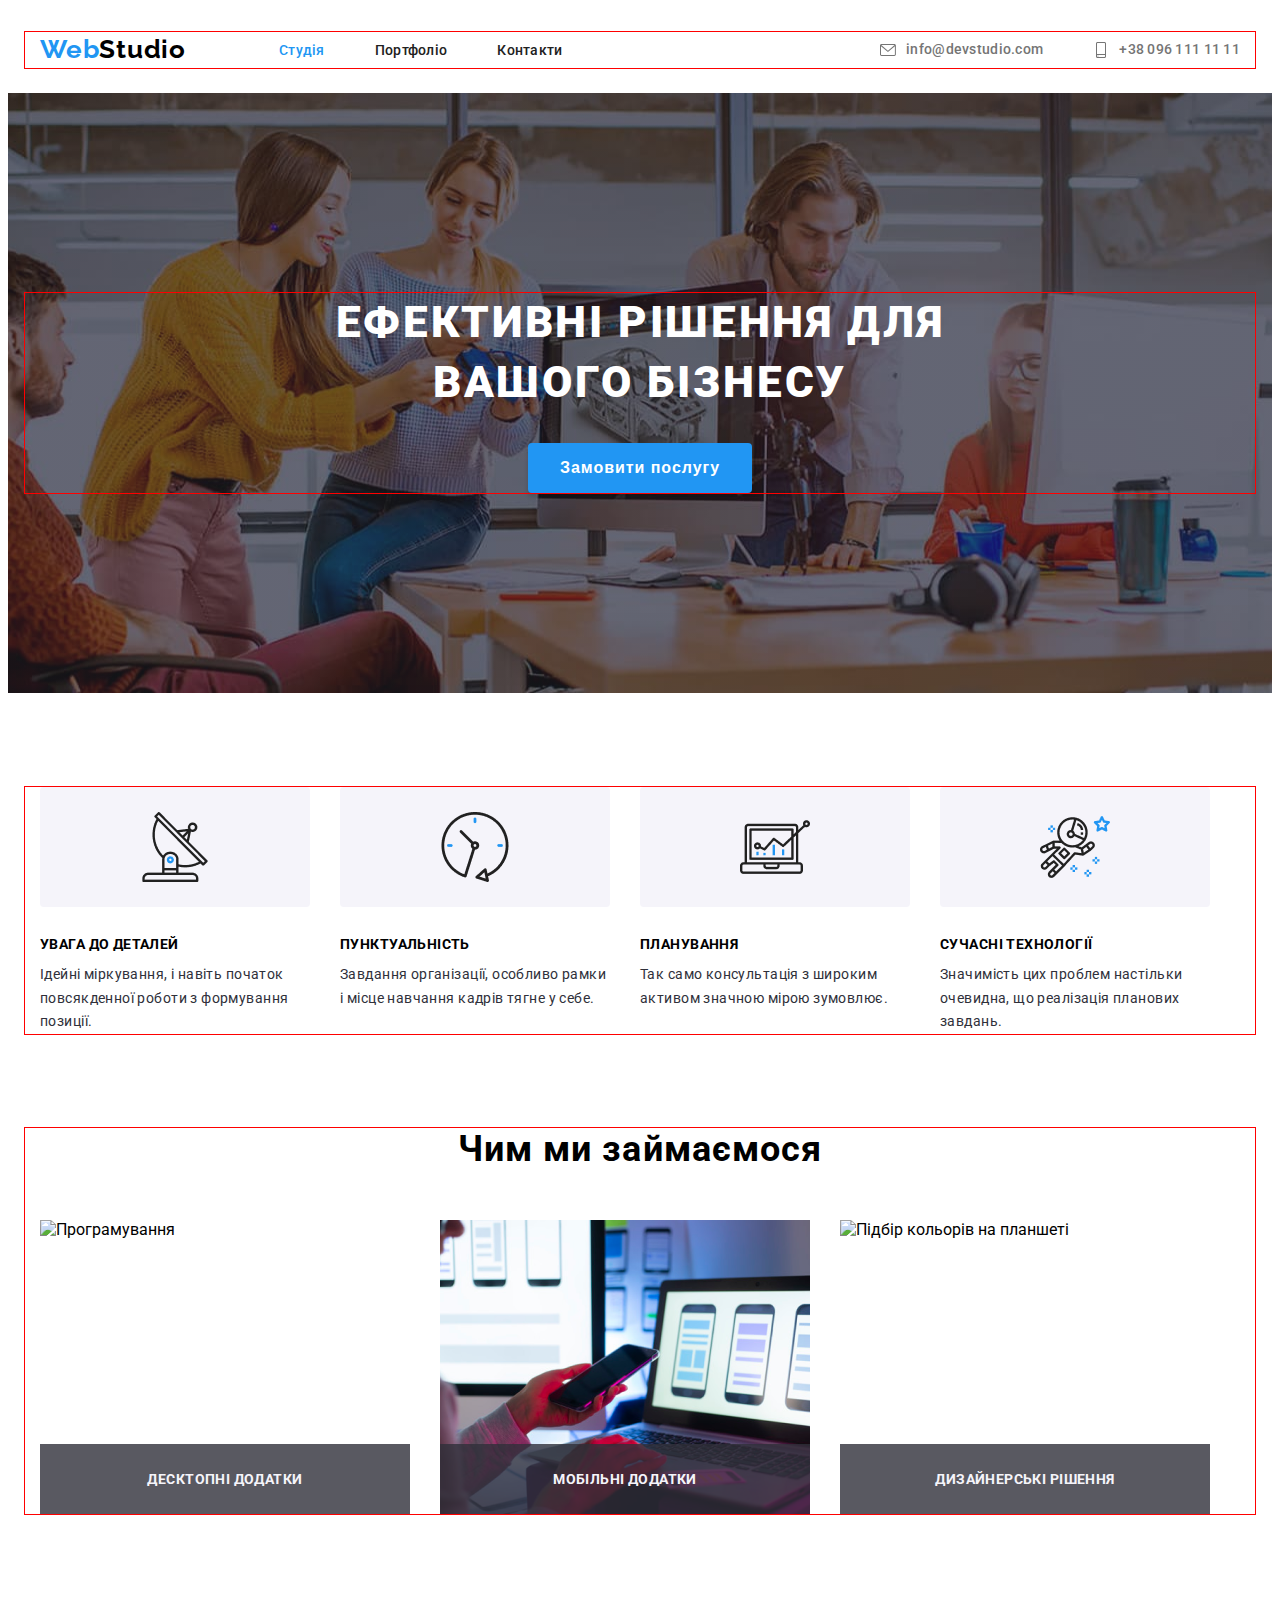
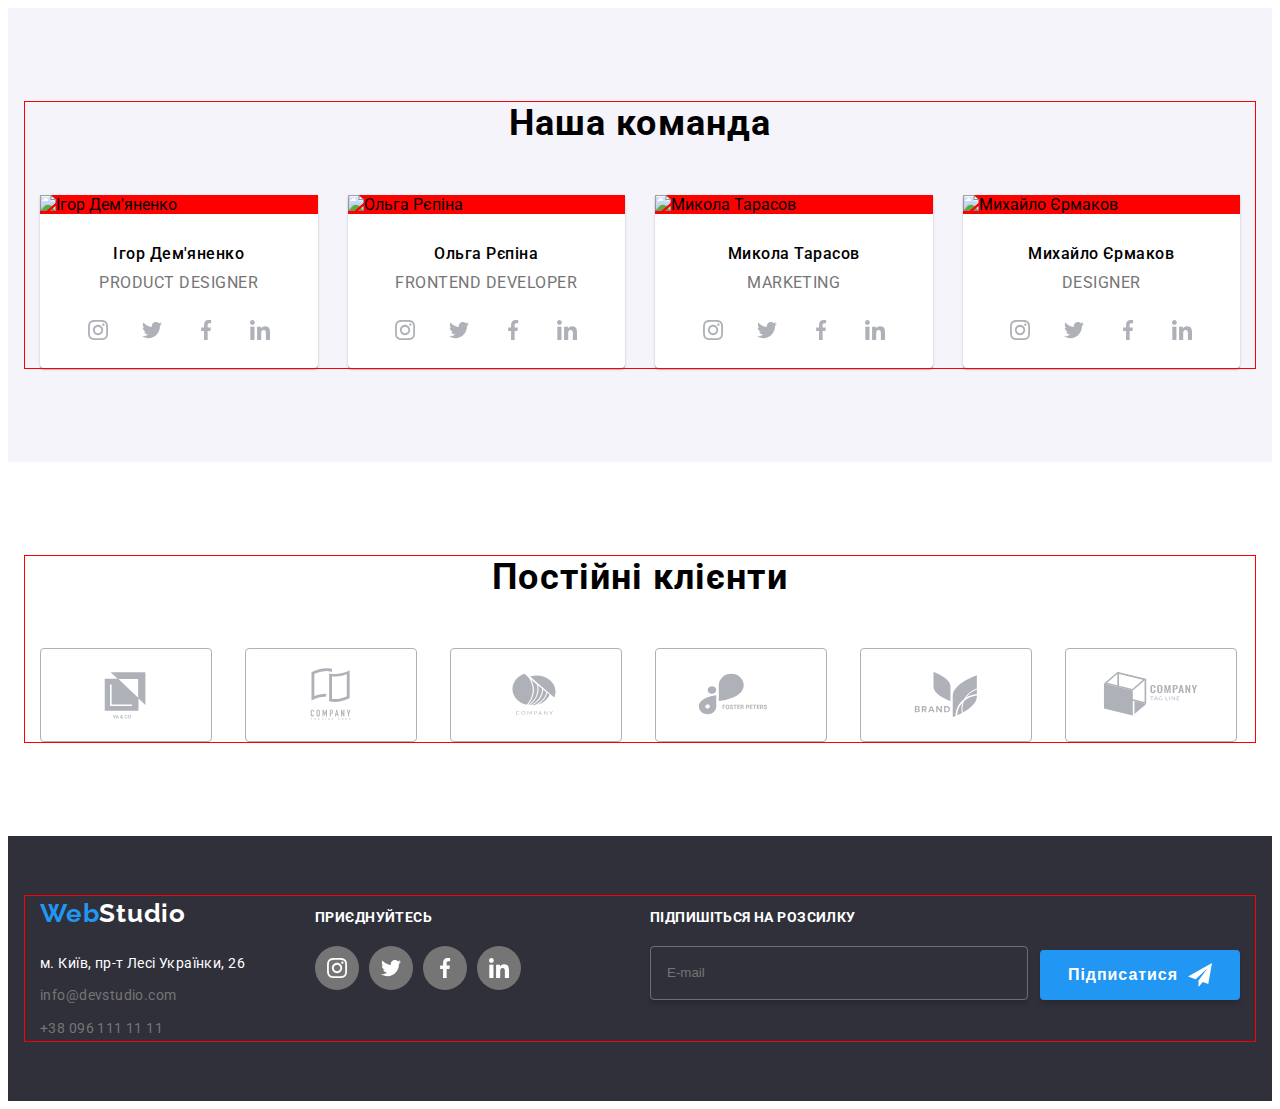
==== commit 70eb1d52: "pon" ====
--- a/index.html
+++ b/index.html
@@ -121,17 +121,22 @@
             <ul class="work__items">
                 <li class="work__item">
                     <picture>
-                        <source >
+                        <source srcset="./img/desktop/desktop-tablet@1x.webp 1x, ./img/desktop/desktop-tablet@2x.webp 2x" media="(min-width: 1200px)">
                     <img src="./img/cod.jpg" alt="Програмування" class="work__img">
                     </picture>
                     <h2 class="work__text">Десктопні додатки</h2>
                 </li>
                 <li class="work__item">
+                    <picture>
                     <img src="./img/design.png" alt="Вибирати дизайн сайту" class="work__img">
+                </picture>
                     <h2 class="work__text">Мобільні додатки</h2>
                 </li>
                 <li class="work__item">
+                    <picture>
+                        <source srcset="./img/desktop/desktop-laptop@1x.webp 1x, ./img/desktop/desktop-laptop@2x.webp 2x" media="(min-width: 1200px)">
                     <img src="./img/colors.png" alt="Підбір кольорів на планшеті" class="work__img">
+                </picture>
                     <h2 class="work__text">Дизайнерські рішення</h2>
                 </li>
             </ul>
@@ -144,7 +149,12 @@
             <h2 class="team__title">Наша команда</h2>
             <ul class="team__items">
                 <li class="team__item">
+                    <picture>
+                        <source srcset="./img/desktop/desktop-igor@1x.webp 1x, ./img/desktop/desktop-igor@2x.webp 2x" media="(min-width: 1200px)">
+                        <source srcset="./img/tablet/tablet-igor@1x.webp 1x, ./img/tablet/tablet-igor@2x.webp 2x" media="(min-width: 768px)">
+                        <source srcset="./img/mobile/mobile-igor@1x.webp 1x, ./img/mobile/mobile-igor@2x.webp 2x"  media="(max-width: 767px)">
                     <img src="./img/igor_demynenko.jpg" alt="Ігор Дем'яненко" class="team__img">
+                    </picture>
                     <div class="team__box__item">
                     <h3 class="team__heading">Ігор Дем'яненко</h3>
                     <p class="team__text">Product Designer</p>
@@ -181,7 +191,13 @@
                     </div>
                 </li>
                 <li class="team__item">
+                    <picture>
+                        <source srcset="./img/desktop/desktop-olga@1x.webp 1x, ./img/desktop/desktop-olga@2x.webp 2x" media="(min-width: 1200px)">
+                        <source srcset="./img/tablet/tablet-olga@1x.webp 1x, ./img/tablet/tablet-olga@2x.webp 2x" media="(min-width: 768px)">
+                        <source srcset="./img/mobile/mobile-olga@1x.webp 1x, ./img/mobile/mobile-olga@2x.webp 2x"  media="(max-width: 767px)">
                     <img src="./img/olga_repina.jpg" alt="Ольга Рєпіна" class="team__img">
+                    </picture>
+
                     <div class="team__box__item">
                     <h3 class="team__heading">Ольга Рєпіна</h3>
                     <p class="team__text">Frontend Developer</p>
@@ -218,7 +234,12 @@
                     </div>
                 </li>
                 <li class="team__item">
+                    <picture>
+                        <source srcset="./img/desktop/desktop-mikola@1x.webp 1x, ./img/desktop/desktop-mikola@2x.webp 2x" media="(min-width: 1200px)">
+                        <source srcset="./img/tablet/tablet-mikola@1x.webp 1x, ./img/tablet/tablet-mikola@2x.webp 2x" media="(min-width: 768px)">
+                        <source srcset="./img/mobile/mobile-mikola@1x.webp 1x, ./img/mobile/mobile-mikola@2x.webp 2x"  media="(max-width: 767px)">
                     <img src="./img/mykola_tarasow.jpg" alt="Микола Тарасов" class="team__img">
+                    </picture>
                     <div class="team__box__item">
                     <h3 class="team__heading">Микола Тарасов</h3>
                     <p class="team__text">Marketing</p>
@@ -255,7 +276,12 @@
                     </div>
                 </li>
                 <li class="team__item">
+                    <picture>
+                        <source srcset="../img/desktop/desktop-mikola-ermakov@1x.webp 1x, ./img/desktop/desktop-mikola-ermakov@2x.webp 2x" media="(min-width: 1200px)">
+                        <source srcset="./img/tablet/tablet-mikola-ermakov@1x.webp 1x, ./img/tablet/tablet-mikola-ermakov@2x.webp 2x" media="(min-width: 768px)">
+                        <source srcset="./img/mobile/mobile-mikola-ermakov@1x.webp 1x, ./img/mobile/mobile-mikola-ermakov@2x.webp 2x"  media="(max-width: 767px)">
                     <img src="./img/myhaylo_yermakow.png" alt="Михайло Єрмаков" class="team__img">
+                    </picture>
                     <div class="team__box__item">
                     <h3 class="team__heading">Михайло Єрмаков</h3>
                     <p class="team__text">Designer</p>
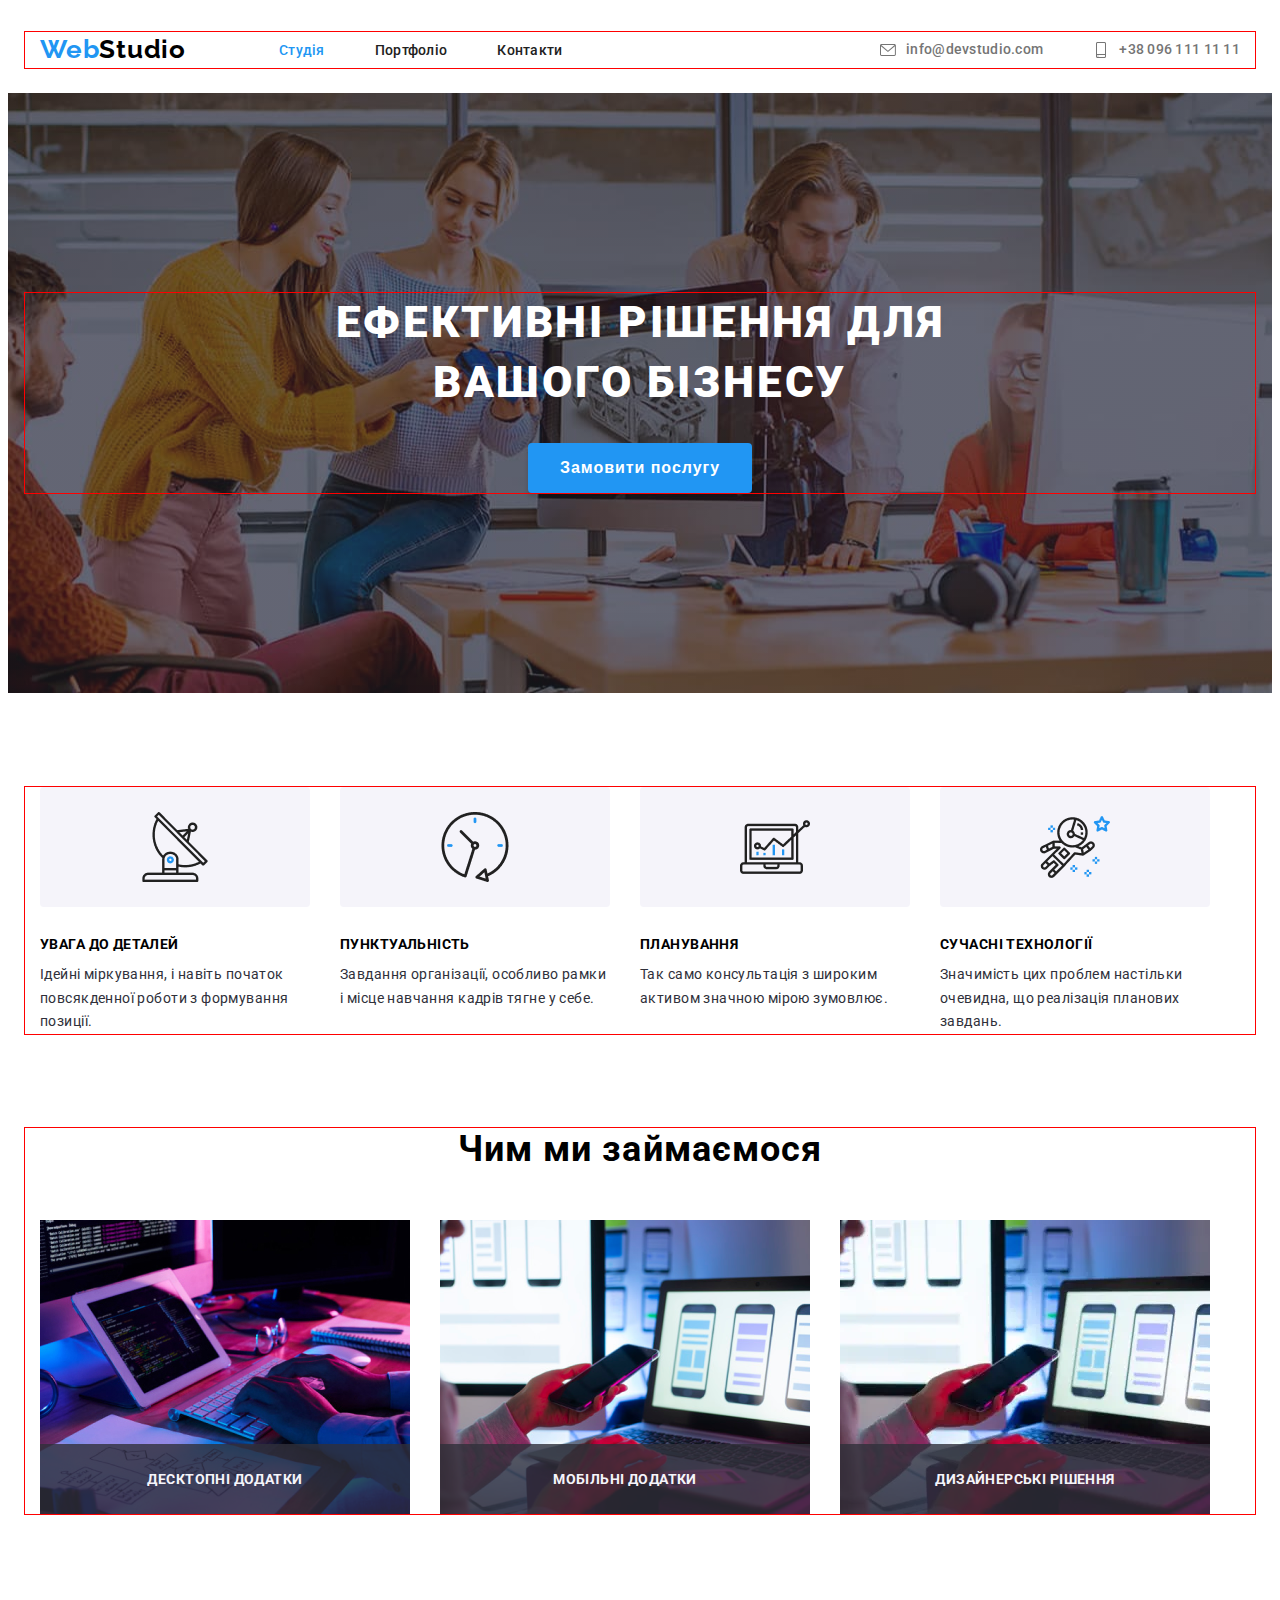
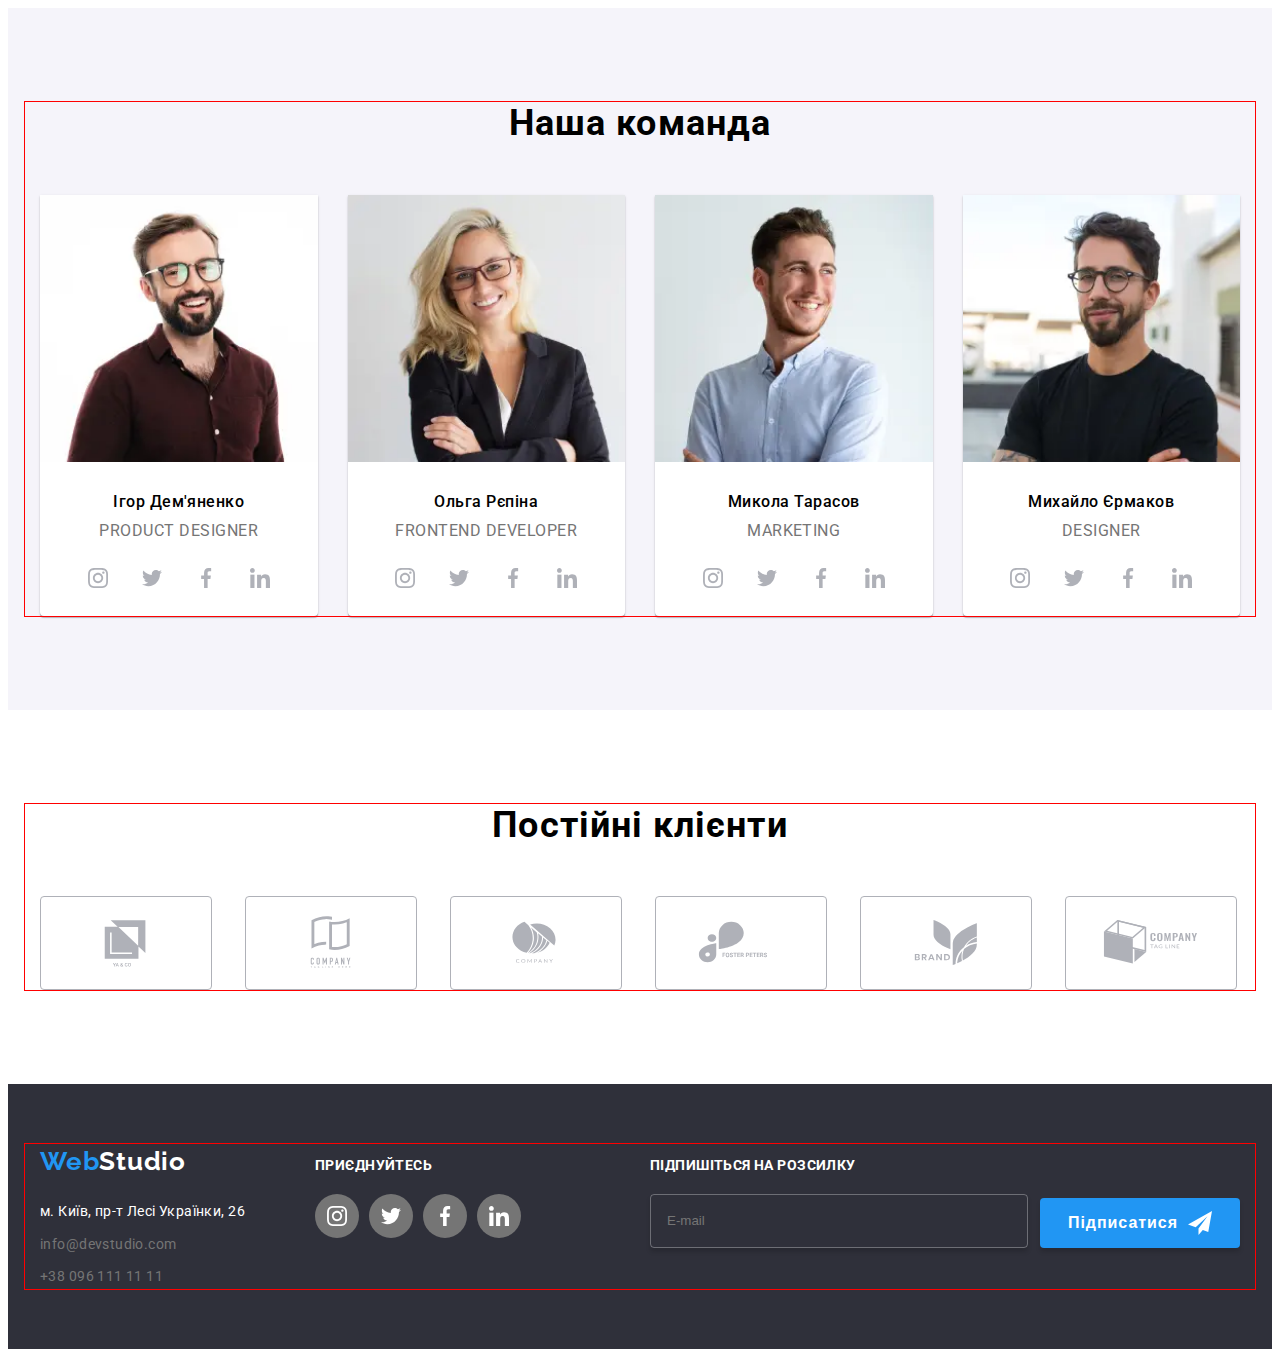
==== commit dc7a9700: "mega retina" ====
--- a/index.html
+++ b/index.html
@@ -121,7 +121,7 @@
             <ul class="work__items">
                 <li class="work__item">
                     <picture>
-                        <source srcset="./img/desktop/desktop-tablet@1x.webp 1x, ./img/desktop/desktop-tablet@2x.webp 2x" media="(min-width: 1200px)">
+                        <source src="./img/">
                     <img src="./img/cod.jpg" alt="Програмування" class="work__img">
                     </picture>
                     <h2 class="work__text">Десктопні додатки</h2>
@@ -277,7 +277,7 @@
                 </li>
                 <li class="team__item">
                     <picture>
-                        <source srcset="../img/desktop/desktop-mikola-ermakov@1x.webp 1x, ./img/desktop/desktop-mikola-ermakov@2x.webp 2x" media="(min-width: 1200px)">
+                        <source srcset="./img/desktop/desktop-mikola-ermakov@1x.webp 1x, ./img/desktop/desktop-mikola-ermakov@2x.webp 2x" media="(min-width: 1200px)">
                         <source srcset="./img/tablet/tablet-mikola-ermakov@1x.webp 1x, ./img/tablet/tablet-mikola-ermakov@2x.webp 2x" media="(min-width: 768px)">
                         <source srcset="./img/mobile/mobile-mikola-ermakov@1x.webp 1x, ./img/mobile/mobile-mikola-ermakov@2x.webp 2x"  media="(max-width: 767px)">
                     <img src="./img/myhaylo_yermakow.png" alt="Михайло Єрмаков" class="team__img">
